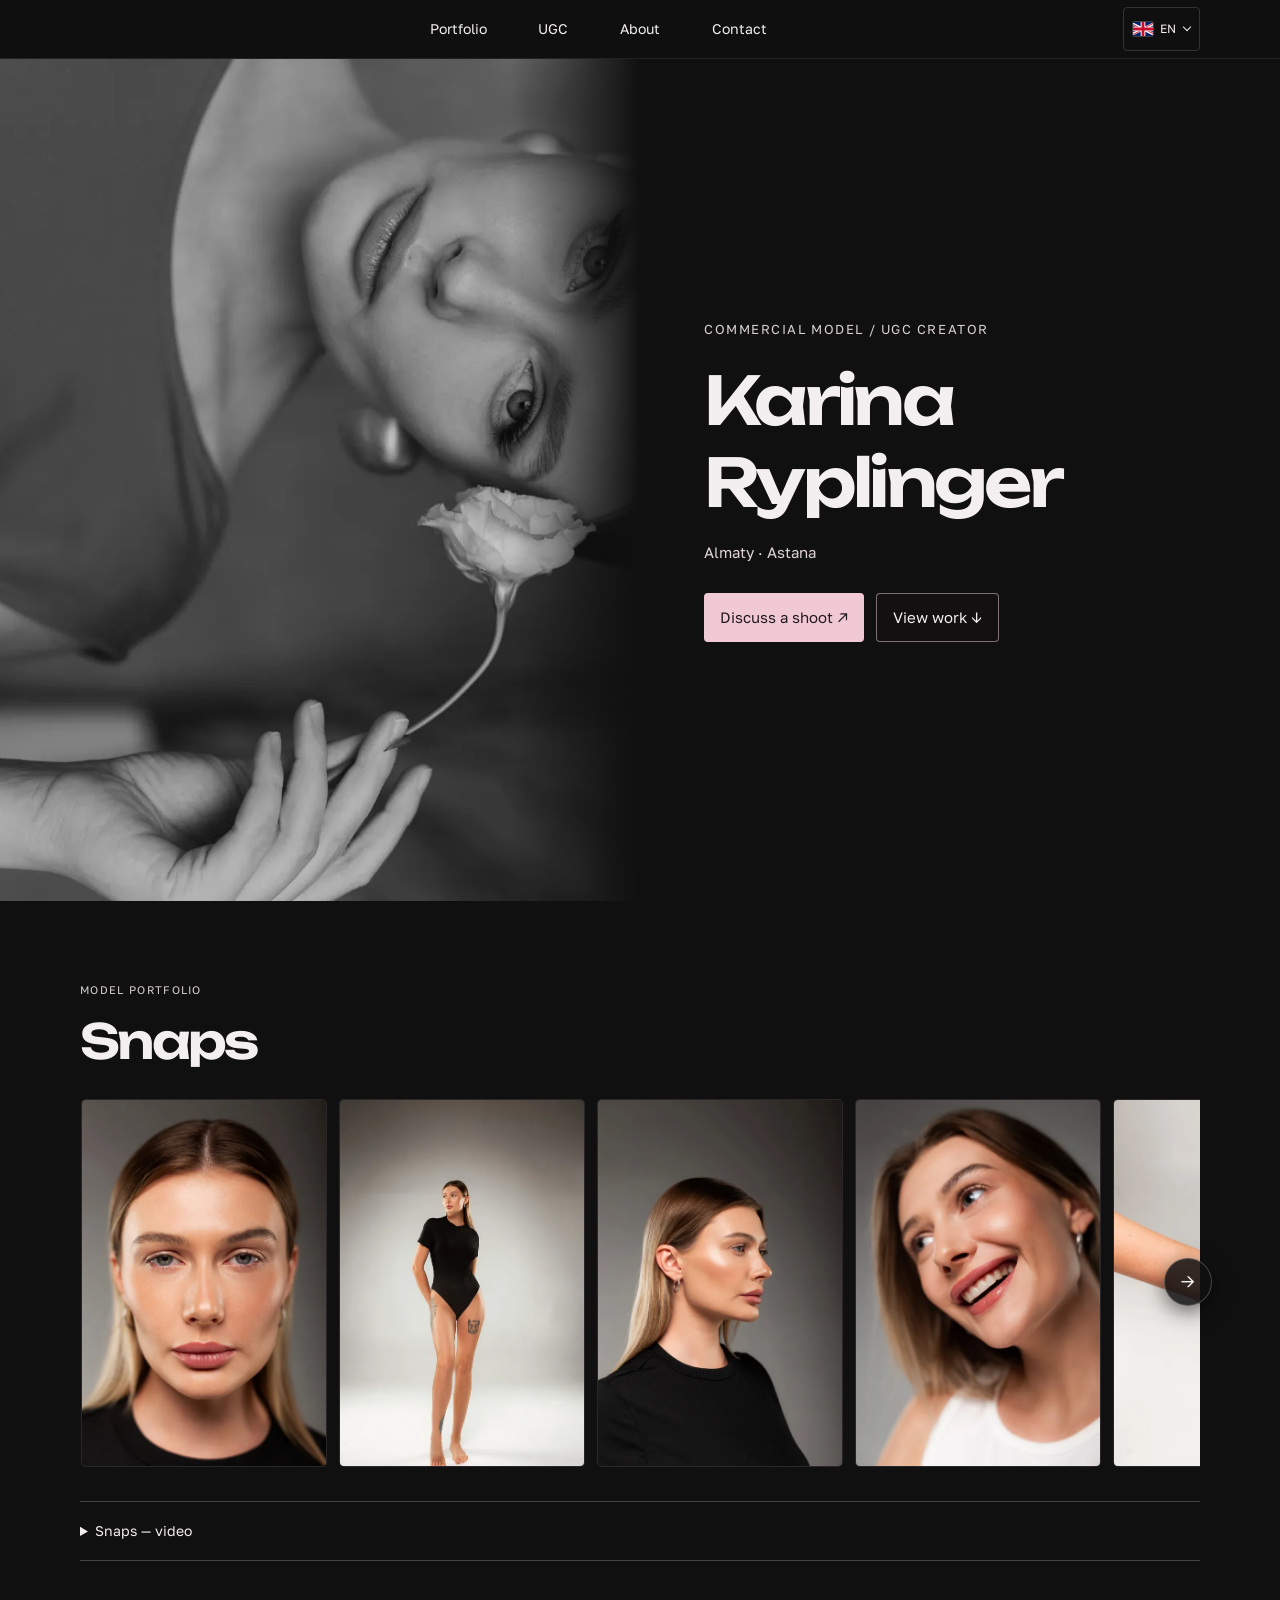
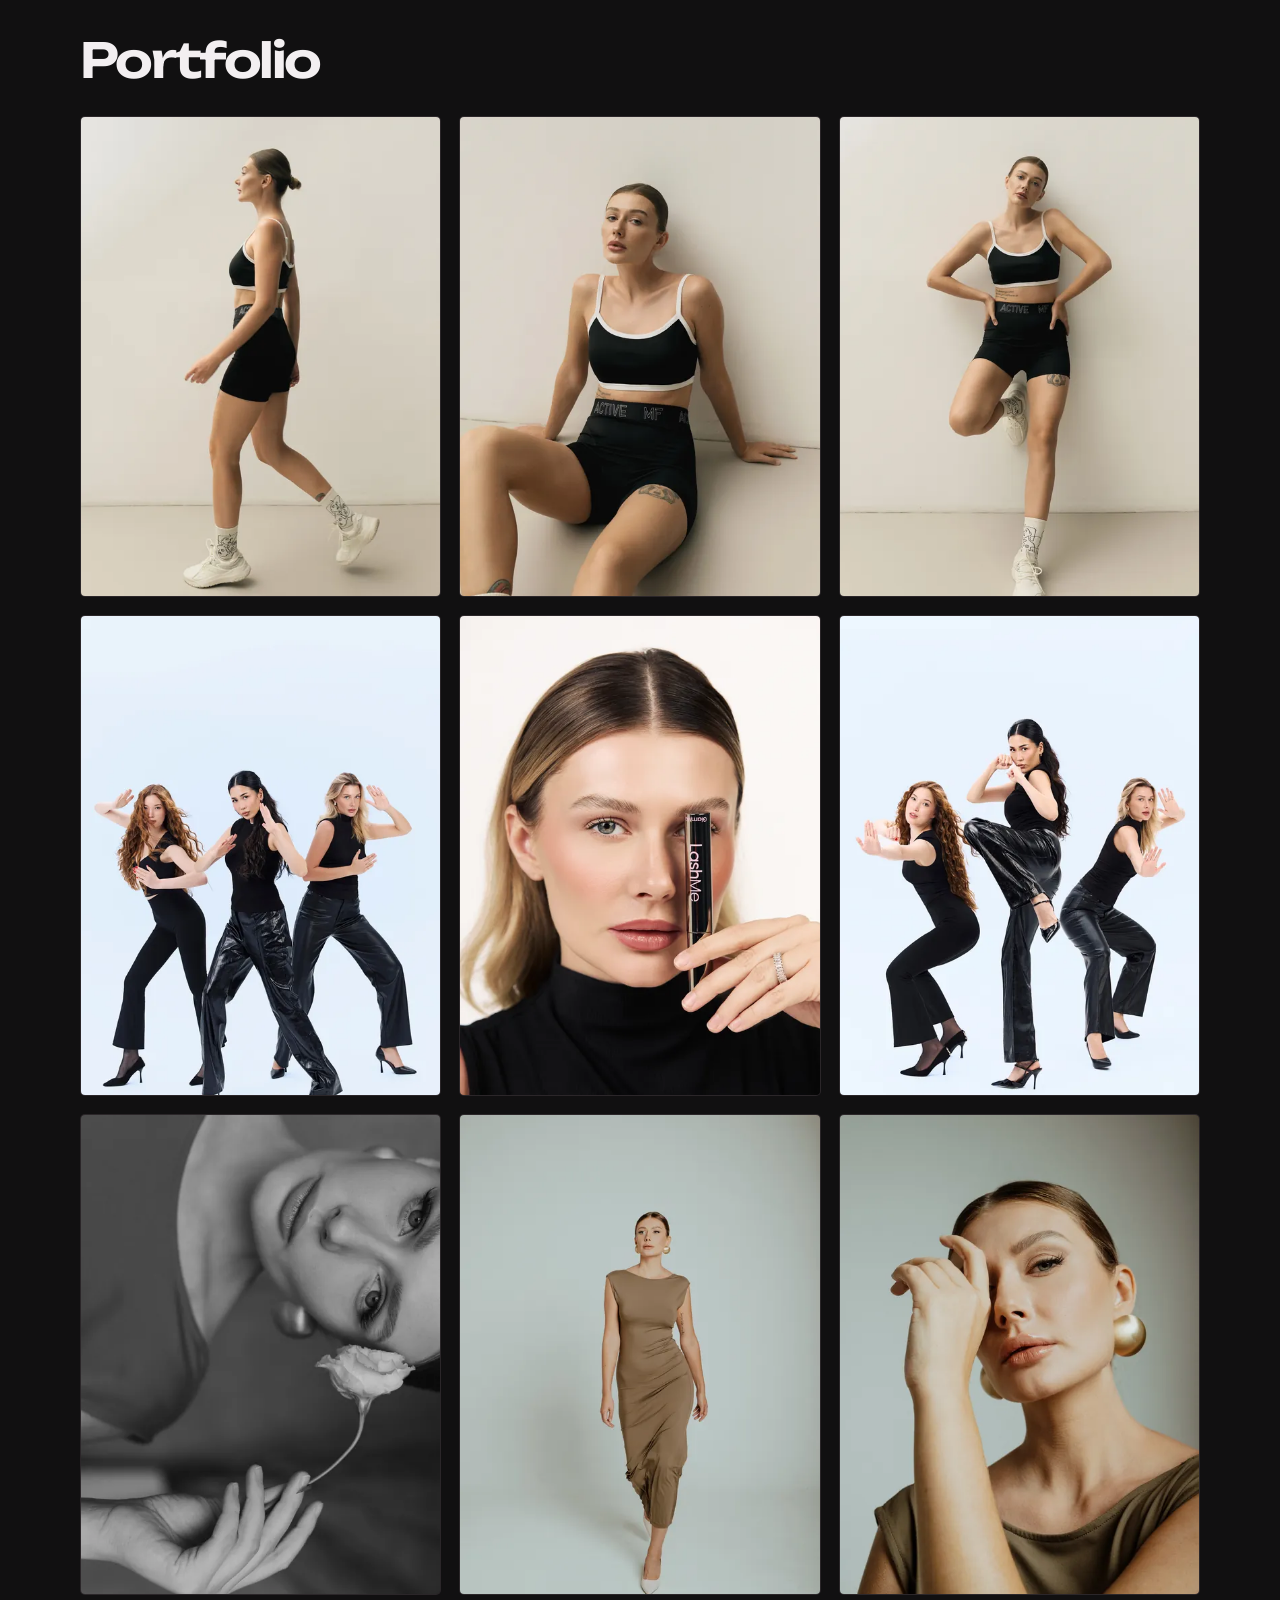
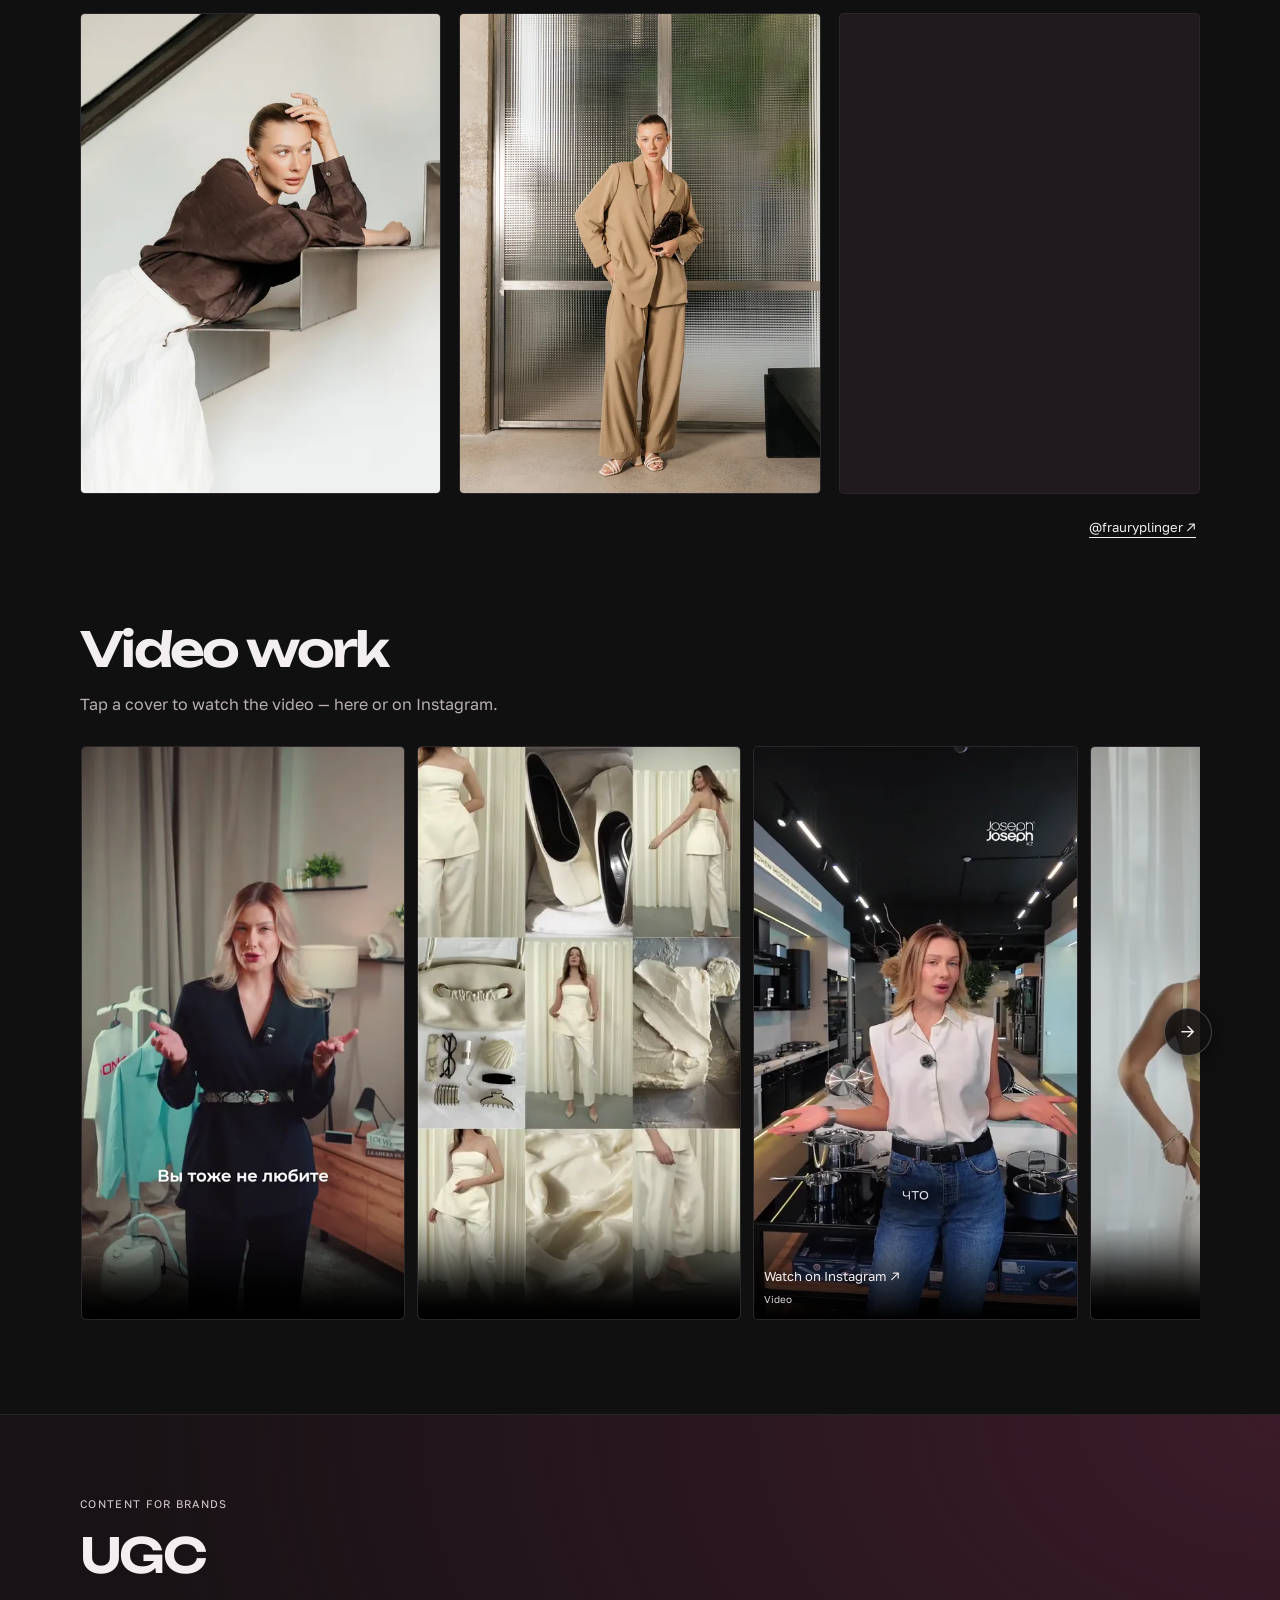
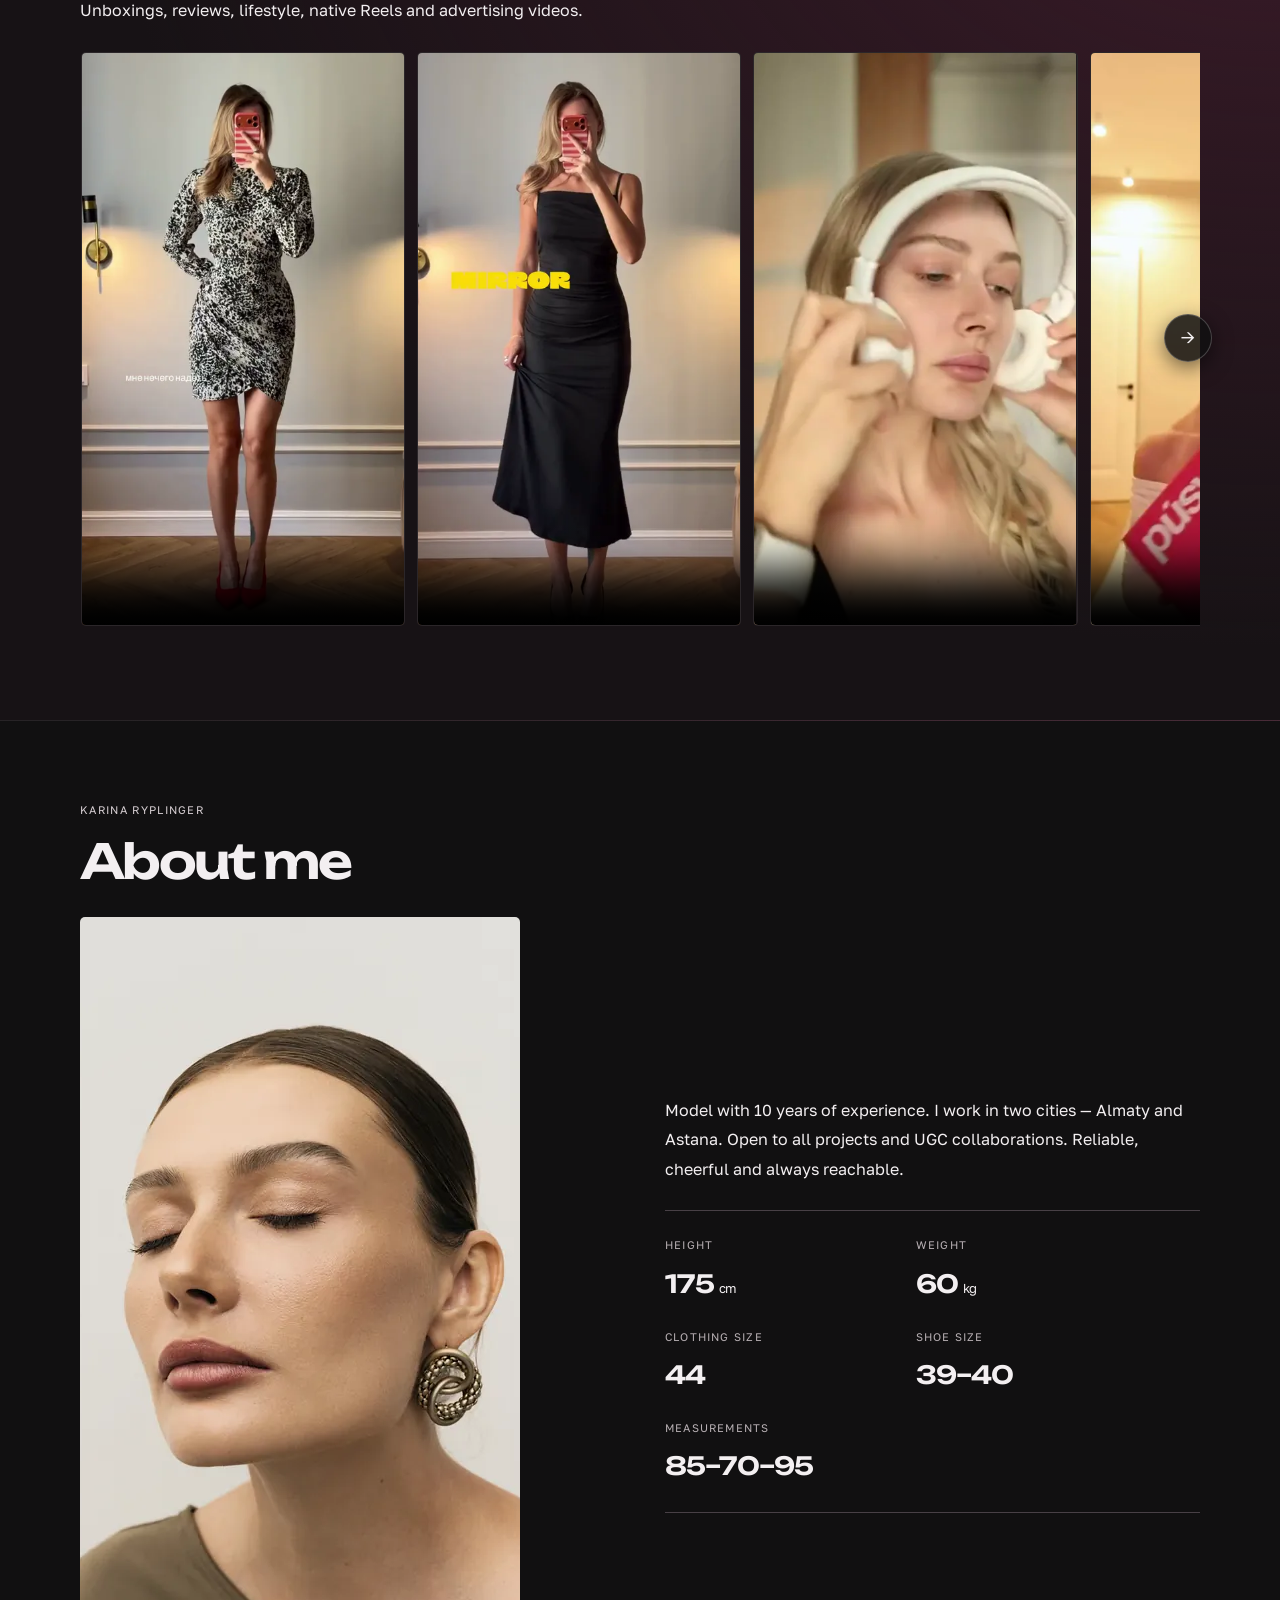
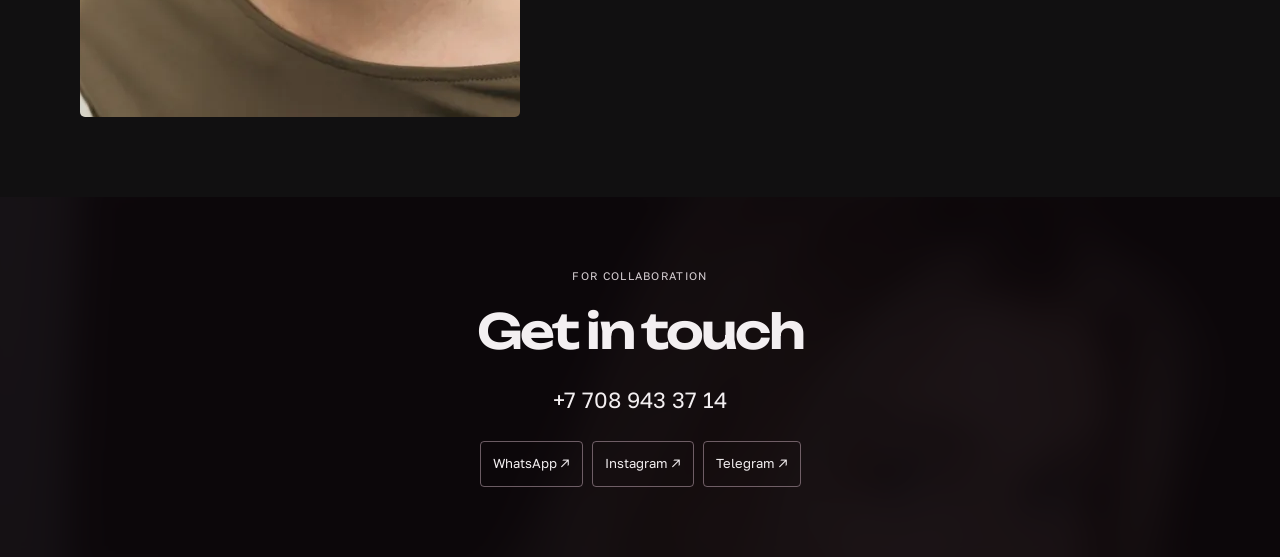
==== en/index.html @ 09b961f6 "Snaps-Video direkt abspielbar (fürs Web verkleinert) Co-Authored-By: Claude Opus 5.5 <noreply@anthro" ====
<!doctype html>
<html lang="en">
<head>
<meta charset="utf-8">
<meta name="viewport" content="width=device-width,initial-scale=1,viewport-fit=cover">
<meta name="theme-color" content="#111011">
<meta name="color-scheme" content="dark">
<title>Karina Ryplinger — model / UGC creator</title>
<meta name="description" content="Commercial model and UGC creator based in Almaty and Astana. Photos, snaps and contacts for collaboration.">
<link rel="canonical" href="https://karinamodel.com/en/">
<link rel="alternate" hreflang="ru" href="https://karinamodel.com/">
<link rel="alternate" hreflang="en" href="https://karinamodel.com/en/">
<link rel="alternate" hreflang="kk" href="https://karinamodel.com/kk/">
<link rel="alternate" hreflang="x-default" href="https://karinamodel.com/">
<meta property="og:type" content="website">
<meta property="og:locale" content="en_US">
<meta property="og:title" content="Karina Ryplinger — model / UGC creator">
<meta property="og:description" content="Commercial model and UGC creator based in Almaty and Astana. Photos, snaps and contacts for collaboration.">
<meta property="og:url" content="https://karinamodel.com/en/">
<meta property="og:image" content="https://karinamodel.com/img/og-image.jpg">
<meta property="og:image:width" content="799">
<meta property="og:image:height" content="1200">
<meta name="twitter:card" content="summary_large_image">
<link rel="icon" href="../favicon.svg" type="image/svg+xml">
<link rel="icon" href="../favicon-32.png" sizes="32x32" type="image/png">
<link rel="apple-touch-icon" href="../apple-touch-icon.png">
<link rel="preload" href="../fonts/unbounded-600.woff2" as="font" type="font/woff2" crossorigin>
<link rel="stylesheet" href="../css/style.css">
</head>
<body>
<a class="skip" href="#portfolio">Skip to portfolio</a>
<header class="header"><div class="header-inner">
<nav aria-label="Site sections"><a href="#portfolio">Portfolio</a><a href="#ugc">UGC</a><a href="#about">About</a><a href="#contact">Contact</a></nav>
<details class="lang"><summary aria-label="Language: English"><img class="flag" src="../img/flags/en.svg" alt="" width="20" height="14"><span class="lang-code">EN</span></summary>
<ul><li><a href="../" hreflang="ru" lang="ru"><img class="flag" src="../img/flags/ru.svg" alt="" width="20" height="14">Русский</a></li><li><a href="../en/" hreflang="en" lang="en" aria-current="page"><img class="flag" src="../img/flags/en.svg" alt="" width="20" height="14">English</a></li><li><a href="../kk/" hreflang="kk" lang="kk"><img class="flag" src="../img/flags/kz.svg" alt="" width="20" height="14">Қазақша</a></li></ul></details>
</div></header>
<main>

<!-- HERO / ОБЛОЖКА -->
<section class="hero" aria-labelledby="hero-title">
<img class="hero-image" src="../img/photo/pdf-07-01.webp" alt="Black-and-white portrait of Karina with a flower" width="799" height="1200" fetchpriority="high">
<div class="hero-content"><p class="eyebrow">Commercial model / UGC creator</p><h1 id="hero-title"><span>Karina</span><span>Ryplinger</span></h1><p class="hero-location">Almaty · Astana</p>
<div class="hero-actions"><a class="primary" href="https://wa.me/77089433714">Discuss a shoot ↗</a><a class="secondary" href="#portfolio">View work ↓</a></div></div>
</section>

<!-- SNAPS + PORTFOLIO -->
<section class="section wrap" id="portfolio">
<div class="section-heading"><p class="eyebrow">Model portfolio</p><h2>Snaps</h2><p class="muted swipe-hint">Swipe through the photos →</p></div>
<div class="strip snaps" aria-label="Karina&#x27;s snaps" tabindex="0"><figure class="card" data-viewer="true"><img src="../img/photo/pdf-03-01-800.webp" srcset="../img/photo/pdf-03-01-800.webp 533w, ../img/photo/pdf-03-01.webp 1046w" sizes="(min-width:1000px) 22vw, (min-width:650px) 31vw, 76vw" data-full="../img/photo/pdf-03-01.webp" alt="Front-facing portrait of Karina in a black T-shirt" width="533" height="800" loading="lazy" decoding="async"></figure><figure class="card" data-viewer="true"><img src="../img/photo/pdf-03-02-800.webp" srcset="../img/photo/pdf-03-02-800.webp 533w, ../img/photo/pdf-03-02.webp 1067w" sizes="(min-width:1000px) 22vw, (min-width:650px) 31vw, 76vw" data-full="../img/photo/pdf-03-02.webp" alt="Karina in a black bodysuit, full length" width="533" height="800" loading="lazy" decoding="async"></figure><figure class="card" data-viewer="true"><img src="../img/photo/pdf-03-03-800.webp" srcset="../img/photo/pdf-03-03-800.webp 572w, ../img/photo/pdf-03-03.webp 1143w" sizes="(min-width:1000px) 22vw, (min-width:650px) 31vw, 76vw" data-full="../img/photo/pdf-03-03.webp" alt="Karina in profile with her hair down" width="572" height="800" loading="lazy" decoding="async"></figure><figure class="card" data-viewer="true"><img src="../img/photo/pdf-04-01-800.webp" srcset="../img/photo/pdf-04-01-800.webp 533w, ../img/photo/pdf-04-01.webp 1067w" sizes="(min-width:1000px) 22vw, (min-width:650px) 31vw, 76vw" data-full="../img/photo/pdf-04-01.webp" alt="Karina smiling in a white top" width="533" height="800" loading="lazy" decoding="async"></figure><figure class="card" data-viewer="true"><img src="../img/photo/pdf-04-02-800.webp" srcset="../img/photo/pdf-04-02-800.webp 533w, ../img/photo/pdf-04-02.webp 1067w" sizes="(min-width:1000px) 22vw, (min-width:650px) 31vw, 76vw" data-full="../img/photo/pdf-04-02.webp" alt="Karina&#x27;s hand against a light background" width="533" height="800" loading="lazy" decoding="async"></figure><figure class="card" data-viewer="true"><img src="../img/photo/pdf-04-03-800.webp" srcset="../img/photo/pdf-04-03-800.webp 533w, ../img/photo/pdf-04-03.webp 1067w" sizes="(min-width:1000px) 22vw, (min-width:650px) 31vw, 76vw" data-full="../img/photo/pdf-04-03.webp" alt="Karina in a black bodysuit, front view" width="533" height="800" loading="lazy" decoding="async"></figure><figure class="card" data-viewer="true"><img src="../img/photo/pdf-05-01-800.webp" srcset="../img/photo/pdf-05-01-800.webp 534w, ../img/photo/pdf-05-01.webp 866w" sizes="(min-width:1000px) 22vw, (min-width:650px) 31vw, 76vw" data-full="../img/photo/pdf-05-01.webp" alt="Karina&#x27;s legs against a light background" width="534" height="800" loading="lazy" decoding="async"></figure><figure class="card" data-viewer="true"><img src="../img/photo/pdf-05-02-800.webp" srcset="../img/photo/pdf-05-02-800.webp 533w, ../img/photo/pdf-05-02.webp 1067w" sizes="(min-width:1000px) 22vw, (min-width:650px) 31vw, 76vw" data-full="../img/photo/pdf-05-02.webp" alt="Front-facing portrait of Karina in a white T-shirt" width="533" height="800" loading="lazy" decoding="async"></figure><figure class="card" data-viewer="true"><img src="../img/photo/pdf-05-03-800.webp" srcset="../img/photo/pdf-05-03-800.webp 533w, ../img/photo/pdf-05-03.webp 1044w" sizes="(min-width:1000px) 22vw, (min-width:650px) 31vw, 76vw" data-full="../img/photo/pdf-05-03.webp" alt="Karina in a black bodysuit, three-quarter view" width="533" height="800" loading="lazy" decoding="async"></figure></div>
<details class="snap-video"><summary>Snaps — video</summary><div class="single-video"><figure class="card video-card has-video"><video src="../video/snaps-video-01.mp4" poster="../img/video/snaps-video-01.webp" controls playsinline preload="none" width="720" height="1290" aria-label="Snaps — video"></video></figure></div></details>

<div class="section-heading subsection"><h2>Portfolio</h2></div>
<div class="photo-grid"><figure class="card" data-viewer="true"><img src="../img/photo/pdf-06-01-800.webp" srcset="../img/photo/pdf-06-01-800.webp 534w, ../img/photo/pdf-06-01.webp 1067w" sizes="(min-width:1120px) 370px, 33vw" data-full="../img/photo/pdf-06-01.webp" alt="Karina in a sports set, in motion" width="534" height="800" loading="lazy" decoding="async"></figure><figure class="card" data-viewer="true"><img src="../img/photo/pdf-06-02-800.webp" srcset="../img/photo/pdf-06-02-800.webp 533w, ../img/photo/pdf-06-02.webp 1067w" sizes="(min-width:1120px) 370px, 33vw" data-full="../img/photo/pdf-06-02.webp" alt="Karina in a sports set sitting by a wall" width="533" height="800" loading="lazy" decoding="async"></figure><figure class="card" data-viewer="true"><img src="../img/photo/pdf-06-03-800.webp" srcset="../img/photo/pdf-06-03-800.webp 533w, ../img/photo/pdf-06-03.webp 1067w" sizes="(min-width:1120px) 370px, 33vw" data-full="../img/photo/pdf-06-03.webp" alt="Karina in a sports set and white sneakers" width="533" height="800" loading="lazy" decoding="async"></figure><figure class="card" data-viewer="true"><img src="../img/photo/pdf-20-01-800.webp" srcset="../img/photo/pdf-20-01-800.webp 533w, ../img/photo/pdf-20-01.webp 1067w" sizes="(min-width:1120px) 370px, 33vw" data-full="../img/photo/pdf-20-01.webp" alt="Karina with two models in black outfits" width="533" height="800" loading="lazy" decoding="async"></figure><figure class="card" data-viewer="true"><img src="../img/photo/pdf-20-02-800.webp" srcset="../img/photo/pdf-20-02-800.webp 533w, ../img/photo/pdf-20-02.webp 1067w" sizes="(min-width:1120px) 370px, 33vw" data-full="../img/photo/pdf-20-02.webp" alt="Portrait of Karina with a cosmetic product" width="533" height="800" loading="lazy" decoding="async"></figure><figure class="card" data-viewer="true"><img src="../img/photo/pdf-20-03-800.webp" srcset="../img/photo/pdf-20-03-800.webp 533w, ../img/photo/pdf-20-03.webp 1067w" sizes="(min-width:1120px) 370px, 33vw" data-full="../img/photo/pdf-20-03.webp" alt="Karina with two models in a dynamic pose" width="533" height="800" loading="lazy" decoding="async"></figure><figure class="card" data-viewer="true"><img src="../img/photo/pdf-07-01-800.webp" srcset="../img/photo/pdf-07-01-800.webp 533w, ../img/photo/pdf-07-01.webp 799w" sizes="(min-width:1120px) 370px, 33vw" data-full="../img/photo/pdf-07-01.webp" alt="Black-and-white portrait of Karina with a flower" width="533" height="800" loading="lazy" decoding="async"></figure><figure class="card" data-viewer="true"><img src="../img/photo/pdf-07-02-800.webp" srcset="../img/photo/pdf-07-02-800.webp 534w, ../img/photo/pdf-07-02.webp 1068w" sizes="(min-width:1120px) 370px, 33vw" data-full="../img/photo/pdf-07-02.webp" alt="Karina in a khaki dress, full length" width="534" height="800" loading="lazy" decoding="async"></figure><figure class="card" data-viewer="true"><img src="../img/photo/pdf-07-03-800.webp" srcset="../img/photo/pdf-07-03-800.webp 534w, ../img/photo/pdf-07-03.webp 1068w" sizes="(min-width:1120px) 370px, 33vw" data-full="../img/photo/pdf-07-03.webp" alt="Portrait of Karina with large gold earrings" width="534" height="800" loading="lazy" decoding="async"></figure><figure class="card" data-viewer="true"><img src="../img/photo/pdf-08-02-800.webp" srcset="../img/photo/pdf-08-02-800.webp 533w, ../img/photo/pdf-08-02.webp 932w" sizes="(min-width:1120px) 370px, 33vw" data-full="../img/photo/pdf-08-02.webp" alt="Karina in a brown shirt and white skirt on a staircase" width="533" height="800" loading="lazy" decoding="async"></figure><figure class="card" data-viewer="true"><img src="../img/photo/pdf-08-03-800.webp" srcset="../img/photo/pdf-08-03-800.webp 618w, ../img/photo/pdf-08-03.webp 924w" sizes="(min-width:1120px) 370px, 33vw" data-full="../img/photo/pdf-08-03.webp" alt="Karina in a beige trouser suit" width="618" height="800" loading="lazy" decoding="async"></figure><figure class="card" data-viewer="true"><img src="../img/photo/pdf-08-04-800.webp" srcset="../img/photo/pdf-08-04-800.webp 618w, ../img/photo/pdf-08-04.webp 929w" sizes="(min-width:1120px) 370px, 33vw" data-full="../img/photo/pdf-08-04.webp" alt="Karina in a light suit lying on a table" width="618" height="800" loading="lazy" decoding="async"></figure></div>
<p class="instagram-line"><a href="https://www.instagram.com/frauryplinger/" target="_blank" rel="noopener noreferrer">@frauryplinger ↗</a></p>

<!-- VIDEO -->
<div class="section-heading subsection"><h2>Video work</h2><p class="muted">Tap a cover to watch the video — here or on Instagram.</p></div>
<div class="strip video-strip" aria-label="Portfolio videos" tabindex="0"><figure class="card video-card has-video"><video src="../video/portfolio-video-01.mp4" poster="../img/video/portfolio-video-01.webp" controls playsinline preload="none" width="720" height="1290" aria-label="Portfolio video 1"></video></figure><figure class="card video-card has-video"><video src="../video/portfolio-video-02.mp4" poster="../img/video/portfolio-video-02.webp" controls playsinline preload="none" width="720" height="1290" aria-label="Portfolio video 2"></video></figure><a class="card video-card" href="https://www.instagram.com/frauryplinger/" target="_blank" rel="noopener noreferrer" aria-label="Portfolio video 3 — watch on Instagram"><img src="../img/video/portfolio-video-03.webp" alt="Portfolio video 3" width="480" height="854" loading="lazy" decoding="async"><span class="card-caption"><span>Watch on Instagram ↗</span><small>Video</small></span></a><figure class="card video-card has-video"><video src="../video/portfolio-video-04.mp4" poster="../img/video/portfolio-video-04.webp" controls playsinline preload="none" width="720" height="1290" aria-label="Portfolio video 4"></video></figure><figure class="card video-card has-video"><video src="../video/portfolio-video-05.mp4" poster="../img/video/portfolio-video-05.webp" controls playsinline preload="none" width="720" height="1290" aria-label="Portfolio video 5"></video></figure><figure class="card video-card has-video"><video src="../video/portfolio-video-06.mp4" poster="../img/video/portfolio-video-06.webp" controls playsinline preload="none" width="720" height="1290" aria-label="Portfolio video 6"></video></figure><a class="card video-card" href="https://www.instagram.com/frauryplinger/" target="_blank" rel="noopener noreferrer" aria-label="Portfolio video 7 — watch on Instagram"><img src="../img/video/portfolio-video-07.webp" alt="Portfolio video 7" width="480" height="854" loading="lazy" decoding="async"><span class="card-caption"><span>Watch on Instagram ↗</span><small>Video</small></span></a><figure class="card video-card has-video"><video src="../video/portfolio-video-08.mp4" poster="../img/video/portfolio-video-08.webp" controls playsinline preload="none" width="720" height="1290" aria-label="Portfolio video 8"></video></figure><a class="card video-card" href="https://www.instagram.com/frauryplinger/" target="_blank" rel="noopener noreferrer" aria-label="Portfolio video 9 — watch on Instagram"><img src="../img/video/portfolio-video-09.webp" alt="Portfolio video 9" width="480" height="854" loading="lazy" decoding="async"><span class="card-caption"><span>Watch on Instagram ↗</span><small>Video</small></span></a><figure class="card video-card has-video"><video src="../video/portfolio-video-10.mp4" poster="../img/video/portfolio-video-10.webp" controls playsinline preload="none" width="720" height="1290" aria-label="Portfolio video 10"></video></figure><figure class="card video-card has-video"><video src="../video/portfolio-video-11.mp4" poster="../img/video/portfolio-video-11.webp" controls playsinline preload="none" width="720" height="1290" aria-label="Portfolio video 11"></video></figure><a class="card video-card" href="https://www.instagram.com/frauryplinger/" target="_blank" rel="noopener noreferrer" aria-label="Portfolio video 12 — watch on Instagram"><img src="../img/video/portfolio-video-12.webp" alt="Portfolio video 12" width="480" height="854" loading="lazy" decoding="async"><span class="card-caption"><span>Watch on Instagram ↗</span><small>Video</small></span></a><figure class="card video-card has-video"><video src="../video/portfolio-video-13.mp4" poster="../img/video/portfolio-video-13.webp" controls playsinline preload="none" width="720" height="1290" aria-label="Portfolio video 13"></video></figure><a class="card video-card" href="https://www.instagram.com/frauryplinger/" target="_blank" rel="noopener noreferrer" aria-label="Portfolio video 14 — watch on Instagram"><img src="../img/video/portfolio-video-14.webp" alt="Portfolio video 14" width="480" height="854" loading="lazy" decoding="async"><span class="card-caption"><span>Watch on Instagram ↗</span><small>Video</small></span></a><figure class="card video-card has-video"><video src="../video/portfolio-video-15.mp4" poster="../img/video/portfolio-video-15.webp" controls playsinline preload="none" width="720" height="1290" aria-label="Portfolio video 15"></video></figure><figure class="card video-card has-video"><video src="../video/portfolio-video-16.mp4" poster="../img/video/portfolio-video-16.webp" controls playsinline preload="none" width="720" height="1290" aria-label="Portfolio video 16"></video></figure><figure class="card video-card has-video"><video src="../video/portfolio-video-17.mp4" poster="../img/video/portfolio-video-17.webp" controls playsinline preload="none" width="720" height="1290" aria-label="Portfolio video 17"></video></figure><figure class="card video-card has-video"><video src="../video/portfolio-video-18.mp4" poster="../img/video/portfolio-video-18.webp" controls playsinline preload="none" width="720" height="1290" aria-label="Portfolio video 18"></video></figure><figure class="card video-card has-video"><video src="../video/portfolio-video-19.mp4" poster="../img/video/portfolio-video-19.webp" controls playsinline preload="none" width="720" height="1290" aria-label="Portfolio video 19"></video></figure><a class="card video-card" href="https://www.instagram.com/frauryplinger/" target="_blank" rel="noopener noreferrer" aria-label="Portfolio video 20 — watch on Instagram"><img src="../img/video/portfolio-video-20.webp" alt="Portfolio video 20" width="480" height="854" loading="lazy" decoding="async"><span class="card-caption"><span>Watch on Instagram ↗</span><small>Video</small></span></a><figure class="card video-card has-video"><video src="../video/portfolio-video-21.mp4" poster="../img/video/portfolio-video-21.webp" controls playsinline preload="none" width="720" height="1290" aria-label="Portfolio video 21"></video></figure><figure class="card video-card has-video"><video src="../video/portfolio-video-22.mp4" poster="../img/video/portfolio-video-22.webp" controls playsinline preload="none" width="720" height="1290" aria-label="Portfolio video 22"></video></figure></div>
</section>

<!-- UGC -->
<section class="section section-tint" id="ugc"><div class="wrap">
<div class="section-heading"><p class="eyebrow">Content for brands</p><h2>UGC</h2><p>Unboxings, reviews, lifestyle, native Reels and advertising videos.</p></div>
<div class="strip video-strip" aria-label="UGC videos" tabindex="0"><figure class="card video-card has-video"><video src="../video/ugc-01.mp4" poster="../img/video/ugc-01.webp" controls playsinline preload="none" width="720" height="1290" aria-label="UGC video 1"></video></figure><figure class="card video-card has-video"><video src="../video/ugc-02.mp4" poster="../img/video/ugc-02.webp" controls playsinline preload="none" width="720" height="1290" aria-label="UGC video 2"></video></figure><figure class="card video-card has-video"><video src="../video/ugc-03.mp4" poster="../img/video/ugc-03.webp" controls playsinline preload="none" width="720" height="1290" aria-label="UGC video 3"></video></figure><figure class="card video-card has-video"><video src="../video/ugc-04.mp4" poster="../img/video/ugc-04.webp" controls playsinline preload="none" width="720" height="1290" aria-label="UGC video 4"></video></figure><figure class="card video-card has-video"><video src="../video/ugc-05.mp4" poster="../img/video/ugc-05.webp" controls playsinline preload="none" width="720" height="1290" aria-label="UGC video 5"></video></figure><a class="card video-card" href="https://www.instagram.com/frauryplinger/" target="_blank" rel="noopener noreferrer" aria-label="UGC video 6 — watch on Instagram"><img src="../img/video/ugc-06.webp" alt="UGC video 6" width="480" height="854" loading="lazy" decoding="async"><span class="card-caption"><span>Watch on Instagram ↗</span><small>Video</small></span></a><a class="card video-card" href="https://www.instagram.com/frauryplinger/" target="_blank" rel="noopener noreferrer" aria-label="UGC video 7 — watch on Instagram"><img src="../img/video/ugc-07.webp" alt="UGC video 7" width="480" height="854" loading="lazy" decoding="async"><span class="card-caption"><span>Watch on Instagram ↗</span><small>Video</small></span></a><figure class="card video-card has-video"><video src="../video/ugc-08.mp4" poster="../img/video/ugc-08.webp" controls playsinline preload="none" width="720" height="1290" aria-label="UGC video 8"></video></figure><figure class="card video-card has-video"><video src="../video/ugc-09.mp4" poster="../img/video/ugc-09.webp" controls playsinline preload="none" width="720" height="1290" aria-label="UGC video 9"></video></figure><a class="card video-card" href="https://www.instagram.com/frauryplinger/" target="_blank" rel="noopener noreferrer" aria-label="UGC video 10 — watch on Instagram"><img src="../img/video/ugc-10.webp" alt="UGC video 10" width="480" height="854" loading="lazy" decoding="async"><span class="card-caption"><span>Watch on Instagram ↗</span><small>Video</small></span></a><figure class="card video-card has-video"><video src="../video/ugc-11.mp4" poster="../img/video/ugc-11.webp" controls playsinline preload="none" width="720" height="1290" aria-label="UGC video 11"></video></figure><figure class="card video-card has-video"><video src="../video/ugc-12.mp4" poster="../img/video/ugc-12.webp" controls playsinline preload="none" width="720" height="1290" aria-label="UGC video 12"></video></figure><a class="card video-card" href="https://www.instagram.com/frauryplinger/" target="_blank" rel="noopener noreferrer" aria-label="UGC video 13 — watch on Instagram"><img src="../img/video/ugc-13.webp" alt="UGC video 13" width="480" height="854" loading="lazy" decoding="async"><span class="card-caption"><span>Watch on Instagram ↗</span><small>Video</small></span></a></div>
</div></section>

<!-- ABOUT / ОБО МНЕ -->
<section class="section wrap" id="about">
<div class="section-heading"><p class="eyebrow">Karina Ryplinger</p><h2>About me</h2></div>
<div class="about-layout">
<figure class="about-image" data-viewer="true"><img src="../img/photo/pdf-01-01-800.webp" srcset="../img/photo/pdf-01-01-800.webp 533w, ../img/photo/pdf-01-01.webp 1066w" sizes="(min-width:650px) 440px, 88vw" data-full="../img/photo/pdf-01-01.webp" alt="Portrait of Karina with closed eyes, slicked-back hair and gold earrings" width="533" height="800" loading="lazy" decoding="async"></figure>
<div class="about-copy"><p>Model with 10 years of experience. I work in two cities — Almaty and Astana. Open to all projects and UGC collaborations. Reliable, cheerful and always reachable.</p>
<dl class="measurements"><div><dt>Height</dt><dd>175 <small>cm</small></dd></div><div><dt>Weight</dt><dd>60 <small>kg</small></dd></div><div><dt>Clothing size</dt><dd>44</dd></div><div><dt>Shoe size</dt><dd>39–40</dd></div><div class="wide"><dt>Measurements</dt><dd>85–70–95</dd></div></dl></div>
</div>
</section>

<!-- CONTACT / КОНТАКТЫ -->
<footer id="contact"><img class="footer-image" src="../img/photo/pdf-12-03-800.webp" alt="" aria-hidden="true" width="640" height="800" loading="lazy">
<div class="wrap contact-content"><p class="eyebrow">For collaboration</p><h2>Get in touch</h2><a class="phone" href="tel:+77089433714">+7 708 943 37 14</a>
<div class="social-links"><a href="https://wa.me/77089433714">WhatsApp ↗</a><a href="https://www.instagram.com/frauryplinger/" target="_blank" rel="noopener noreferrer">Instagram ↗</a><a href="https://t.me/ryplinger" target="_blank" rel="noopener noreferrer">Telegram ↗</a></div>
</div></footer>
</main>
<a class="mobile-contact" href="https://wa.me/77089433714">Message on WhatsApp ↗</a>
<dialog id="viewer" aria-labelledby="viewer-title" data-zoom="Enlarge: "><div class="viewer-top"><p id="viewer-title"></p><button type="button" id="viewer-close" aria-label="Close photo">Close ×</button></div><div class="viewer-image"><img id="viewer-img" alt=""></div><div class="viewer-controls"><button type="button" id="viewer-prev" aria-label="Previous photo">←</button><span id="viewer-count"></span><button type="button" id="viewer-next" aria-label="Next photo">→</button></div></dialog>
<script src="../js/viewer.js"></script>
<script src="../js/lang.js"></script>
<script src="../js/strips.js"></script>
</body>
</html>
---- css/style.css ----
/* Karina Ryplinger – Portfolio. Farben oben unter :root änderbar. */
@font-face{font-family:"Golos Text";font-style:normal;font-weight:400;font-display:swap;src:url(../fonts/golos-text-400.woff2) format("woff2")}

@font-face{font-family:"Unbounded";font-style:normal;font-weight:600;font-display:swap;src:url(../fonts/unbounded-600.woff2) format("woff2")}

:root{--bg:#111011;--text:#f3eff1;--muted:#b7afb3;--line:#484046;--accent:#f0c9d5;--font:'Golos Text',system-ui,sans-serif;--heading:'Unbounded',system-ui,sans-serif;color-scheme:dark}
*{box-sizing:border-box}
html{scroll-behavior:smooth;scroll-padding-top:88px;-webkit-text-size-adjust:100%;text-size-adjust:100%}
body{margin:0;background:var(--bg);color:var(--text);font:16px/1.65 var(--font);padding-bottom:calc(82px + env(safe-area-inset-bottom,0px));overflow-x:clip}
a{color:inherit;text-underline-offset:5px}
button,summary,a{-webkit-tap-highlight-color:transparent}
button{font:inherit;color:inherit}
img{display:block;max-width:100%}
figure,p,h1,h2,dl,dd{margin:0}
button,a,summary{touch-action:manipulation}
a:focus-visible,button:focus-visible,summary:focus-visible,[tabindex]:focus-visible{outline:2px solid var(--accent);outline-offset:4px}
button{cursor:pointer}
h1,h2{font-family:var(--heading);font-weight:600;letter-spacing:-.055em;line-height:1.23}
h2{font-size:clamp(29px,7.8vw,48px)}
.wrap{width:min(1120px,calc(100% - 36px));margin-inline:auto}
.header{background:#111011f2;position:sticky;top:0;z-index:20;padding:0 max(10px,env(safe-area-inset-right,0px)) 0 max(10px,env(safe-area-inset-left,0px));backdrop-filter:blur(14px);border-bottom:1px solid #ffffff14}
.header-inner{display:flex;align-items:center;gap:6px;max-width:1120px;margin:auto}
.header nav{display:flex;flex:1;min-width:0;justify-content:center;gap:clamp(0px,2vw,28px);overflow-x:auto;scrollbar-width:none}
.header nav::-webkit-scrollbar{display:none}
.header nav a{font-size:clamp(12px,3.15vw,14px);text-decoration:none;min-height:58px;display:flex;align-items:center;justify-content:center;padding:8px clamp(4px,1.3vw,13px);white-space:nowrap;flex-shrink:0}
.skip{position:fixed;top:-80px;left:15px;padding:12px;background:var(--accent);color:#111;z-index:100}
.skip:focus{top:10px}
.hero{position:relative;isolation:isolate;min-height:610px;min-height:clamp(560px,84svh,880px);display:flex;align-items:flex-end;overflow:hidden}
.hero-image{position:absolute;z-index:-2;width:100%;height:100%;object-fit:cover;object-position:51% 28%}
.hero:after{content:'';position:absolute;inset:0;z-index:-1;background:linear-gradient(0deg,#090709f5,#09070920 75%)}
.hero-content{width:min(1120px,calc(100% - 36px));margin:auto auto 0;padding:150px 0 34px}
.eyebrow{text-transform:uppercase;letter-spacing:.12em;font-size:11px;line-height:1.7;color:#d7cfd3}
.hero .eyebrow{max-width:290px;margin-bottom:20px}
.hero h1{font-size:clamp(32px,10.1vw,72px);max-width:100%}
.hero h1 span{display:block}
.hero-location{margin-top:16px;color:#ded4d9;font-size:15px}
.hero-actions{display:flex;flex-wrap:wrap;gap:12px;margin-top:28px}
.hero-actions a{display:flex;align-items:center;justify-content:center;min-height:48px;border-radius:4px;padding:11px 16px;font-size:13px;text-decoration:none}
.primary{background:var(--accent);color:#241a20}
.secondary{border:1px solid #d3bcc690;background:#16101580}
.section{padding-block:56px}
.section-heading{display:grid;gap:12px;margin-bottom:26px}
.section-heading p:not(.eyebrow){max-width:650px}
.muted{color:var(--muted)}
.small{font-size:12px;line-height:1.65}
.swipe-hint{font-size:13px}
.strip{display:flex;gap:12px;overflow-x:auto;overscroll-behavior-inline:contain;scroll-snap-type:x proximity;scroll-padding:1px;scrollbar-width:thin;scrollbar-color:#75626c #211c1f;padding:2px 1px 14px;touch-action:pan-x pan-y pinch-zoom;-webkit-overflow-scrolling:touch}
.strip .card{flex:0 0 76%;min-width:0;scroll-snap-align:start}
.card{position:relative;min-width:0;background:#201a1e;border:1px solid #ffffff0d;border-radius:5px;overflow:hidden}
.card img{width:100%;height:auto;aspect-ratio:2/3;object-fit:cover}
.card[role=button]{cursor:zoom-in}
.card[role=button]:focus-visible{outline-offset:-3px}
.photo-grid{display:grid;grid-template-columns:repeat(3,minmax(0,1fr));gap:6px}
.photo-grid .card img{aspect-ratio:3/4}
.subsection{margin-top:48px}
.instagram-line{text-align:right;padding-top:12px;font-size:13px}
.instagram-line a{display:inline-flex;align-items:center;min-height:44px;padding-inline:4px}
.snap-video{margin-top:20px;border-block:1px solid var(--line);padding:5px 0}
.snap-video summary{padding:12px 0;min-height:48px;font-size:14px;cursor:pointer}
.single-video{max-width:280px;padding-bottom:15px}
.snap-video>p{font-size:13px;margin-bottom:14px}
.video-strip .card{flex-basis:72%}
.video-card{display:block;text-decoration:none}
.video-strip .card img,.single-video .card img{aspect-ratio:9/16}
.card-caption{position:absolute;bottom:0;left:0;right:0;background:linear-gradient(transparent,#000f);padding:38px 10px 12px;display:flex;flex-direction:column;gap:3px;pointer-events:none;font-size:13px}
.card-caption small{font-size:10px;color:#e0d7db}
.section-tint{background:radial-gradient(ellipse at top right,#3b1b29 0,transparent 65%),#171215;border-block:1px solid #ffffff12}
.about-layout{display:grid;gap:28px}
.about-image{width:88%;max-width:440px;overflow:hidden;border-radius:5px}
.about-image img{width:100%;aspect-ratio:4/5;object-fit:cover;object-position:center 20%}
.about-image[role=button]{cursor:zoom-in}
.about-copy>p{line-height:1.85}
.measurements .wide{grid-column:1/-1}
.measurements{display:grid;grid-template-columns:1fr 1.2fr;gap:24px 14px;padding:25px 0;margin:26px 0;border-block:1px solid var(--line)}
.measurements dt{font-size:11px;text-transform:uppercase;letter-spacing:.11em;color:var(--muted);margin-bottom:8px}
.measurements dd{font-family:var(--heading);font-size:clamp(18px,5.1vw,25px);letter-spacing:-.04em;white-space:nowrap}
.measurements dd small{font-family:var(--font);font-size:13px}
footer{position:relative;isolation:isolate;overflow:hidden}
.footer-image{position:absolute;inset:0;z-index:-2;width:100%;height:100%;object-fit:cover;filter:blur(15px)brightness(.2);transform:scale(1.15)}
footer:after{content:'';position:absolute;inset:0;background:#180e1580;z-index:-1}
.contact-content{padding-block:48px;display:grid;gap:16px;justify-items:start}
.phone{font-size:22px;line-height:1.4;text-decoration:none;padding:8px 0;min-height:48px}
.social-links{display:flex;flex-wrap:wrap;gap:9px}
.social-links a{border:1px solid #b59da990;border-radius:4px;padding:10px 12px;min-height:46px;display:flex;align-items:center;text-decoration:none;font-size:13px}
.mobile-contact{position:fixed;z-index:30;bottom:0;left:0;right:0;background:var(--accent);color:#21171d;min-height:64px;padding:17px 20px calc(17px + env(safe-area-inset-bottom,0px));text-align:center;font-size:15px;text-decoration:none;box-shadow:0 -8px 28px #0005}
dialog{border:1px solid #75616d;border-radius:9px;background:#111;color:#f4edf1;padding:12px;width:calc(100% - 16px);max-width:1080px;max-height:none;height:calc(100vh - 16px);height:calc(100dvh - 16px);margin:auto;box-sizing:border-box}
dialog:not([open]){display:none}
dialog[open]{display:flex;flex-direction:column;gap:10px}
dialog::backdrop{background:#000e}
.viewer-top{display:flex;gap:12px;align-items:center;justify-content:space-between}
.viewer-top p{font-size:11px;line-height:1.4;color:#cfc3ca;overflow-wrap:anywhere}
.viewer-top button{flex-shrink:0;white-space:nowrap}
.viewer-image{flex:1;min-height:0;display:flex;align-items:center;justify-content:center;overflow:hidden}
.viewer-image img{width:100%;height:100%;object-fit:contain}
.viewer-controls{display:flex;align-items:center;justify-content:center;gap:22px;padding-bottom:env(safe-area-inset-bottom,0px)}
.viewer-controls span{font-size:12px;min-width:60px;text-align:center}
dialog button{min-width:48px;min-height:48px;border:1px solid #6f5f67;border-radius:5px;background:#221a1f;padding:10px 14px;font-size:13px}
body.viewer-open{overflow:hidden}
@media(min-width:650px){body{padding-bottom:0}
.wrap,.hero-content{width:min(1120px,calc(100% - 64px))}
.hero-content{padding-bottom:55px}
.hero{min-height:700px}
.hero-image{object-position:center 33%}
.hero h1{font-size:clamp(56px,7.5vw,96px)}
.hero .eyebrow{font-size:13px;max-width:none}
.hero-actions a{font-size:15px}
.section{padding-block:80px}
.strip .card{flex-basis:31%}
.video-strip .card{flex-basis:29%}
.photo-grid{gap:18px}
.about-layout{grid-template-columns:1fr 1fr;align-items:center;gap:50px}
.about-image{width:100%}
.contact-content{justify-items:center;text-align:center;padding-block:70px}
.mobile-contact{display:none}
.subsection{margin-top:70px}
.viewer-top p{font-size:14px}
.measurements dd{font-size:25px}}
@media(min-width:1000px){.strip.snaps .card{flex-basis:22%}
/* Desktop-Start: Foto links, Text rechts */
.hero{min-height:clamp(620px,calc(100vh - 58px),900px);align-items:center;background:var(--bg)}
.hero-image{width:50%;object-position:center 30%}
.hero:after{background:linear-gradient(90deg,#11101100 0,#11101100 40%,#111011 50%)}
.hero-content{width:auto;margin:0 0 0 50%;padding:80px max(32px,calc((100vw - 1120px)/2)) 80px clamp(48px,5vw,88px)}
.hero h1{font-size:clamp(50px,5.2vw,84px)}
.hero .eyebrow{font-size:13px}}
/* Pfeil-Knöpfe für Fotostreifen (nur mit Maus/Trackpad) */
.strip-wrap{position:relative}
.strip-btn{display:none}
@media(hover:hover) and (pointer:fine){
.strip-btn{display:flex;align-items:center;justify-content:center;position:absolute;top:calc(50% - 7px);transform:translateY(-50%);z-index:2;width:48px;height:48px;border-radius:50%;border:1px solid #ffffff38;background:#111011d9;color:var(--text);font-size:18px;box-shadow:0 6px 20px #0008;transition:opacity .2s,background .2s}
.strip-btn:hover{background:#2a2228}
.strip-btn.prev{left:-12px}.strip-btn.next{right:-12px}
.strip-btn[disabled]{opacity:0;pointer-events:none}
.swipe-hint{display:none}}
@media(max-width:340px){.wrap,.hero-content{width:calc(100% - 28px)}
.header nav a{padding-inline:3px;font-size:11.5px}
.hero-actions{display:grid;grid-template-columns:1fr;max-width:240px}
.hero h1{font-size:31px}
.measurements dd{font-size:17px}
.viewer-top button{padding-inline:8px}}
@media(prefers-reduced-motion:reduce){html{scroll-behavior:auto}}
@media(prefers-reduced-transparency:reduce){.header{background:#111}}


/* Sprachauswahl (oben rechts im Kopfbereich) */
.lang{position:relative;flex-shrink:0}
.lang summary{list-style:none;display:flex;align-items:center;gap:7px;min-height:44px;min-width:44px;justify-content:center;padding:6px 9px;border:1px solid #ffffff26;border-radius:4px;font-size:12px;letter-spacing:.06em;cursor:pointer;user-select:none}
.lang summary::-webkit-details-marker{display:none}
.lang summary:after{content:'';width:5px;height:5px;border-right:1.5px solid currentColor;border-bottom:1.5px solid currentColor;transform:translateY(-2px) rotate(45deg);transition:transform .15s}
.lang[open] summary:after{transform:translateY(1px) rotate(-135deg)}
.flag{display:block;width:20px;height:14px;border-radius:2px;object-fit:cover;box-shadow:0 0 0 1px #ffffff33}
.lang ul{position:absolute;right:0;top:calc(100% + 8px);margin:0;padding:6px;list-style:none;background:#1b161a;border:1px solid #ffffff21;border-radius:6px;min-width:176px;box-shadow:0 14px 34px #000b;z-index:40}
.lang li a{display:flex;align-items:center;gap:11px;min-height:46px;padding:8px 12px;border-radius:4px;text-decoration:none;font-size:15px}
.lang li a:hover{background:#ffffff0d}
.lang li a[aria-current]{background:#ffffff12;color:var(--accent)}
@media(max-width:419px){.lang-code{display:none}.lang summary{padding-inline:7px;gap:5px}}
@media(prefers-reduced-motion:reduce){.lang summary:after{transition:none}}
/* Direkt abspielbare Videos (statt Link zu Instagram) */
.video-card video{display:block;width:100%;height:auto;aspect-ratio:9/16;object-fit:cover;background:#000}
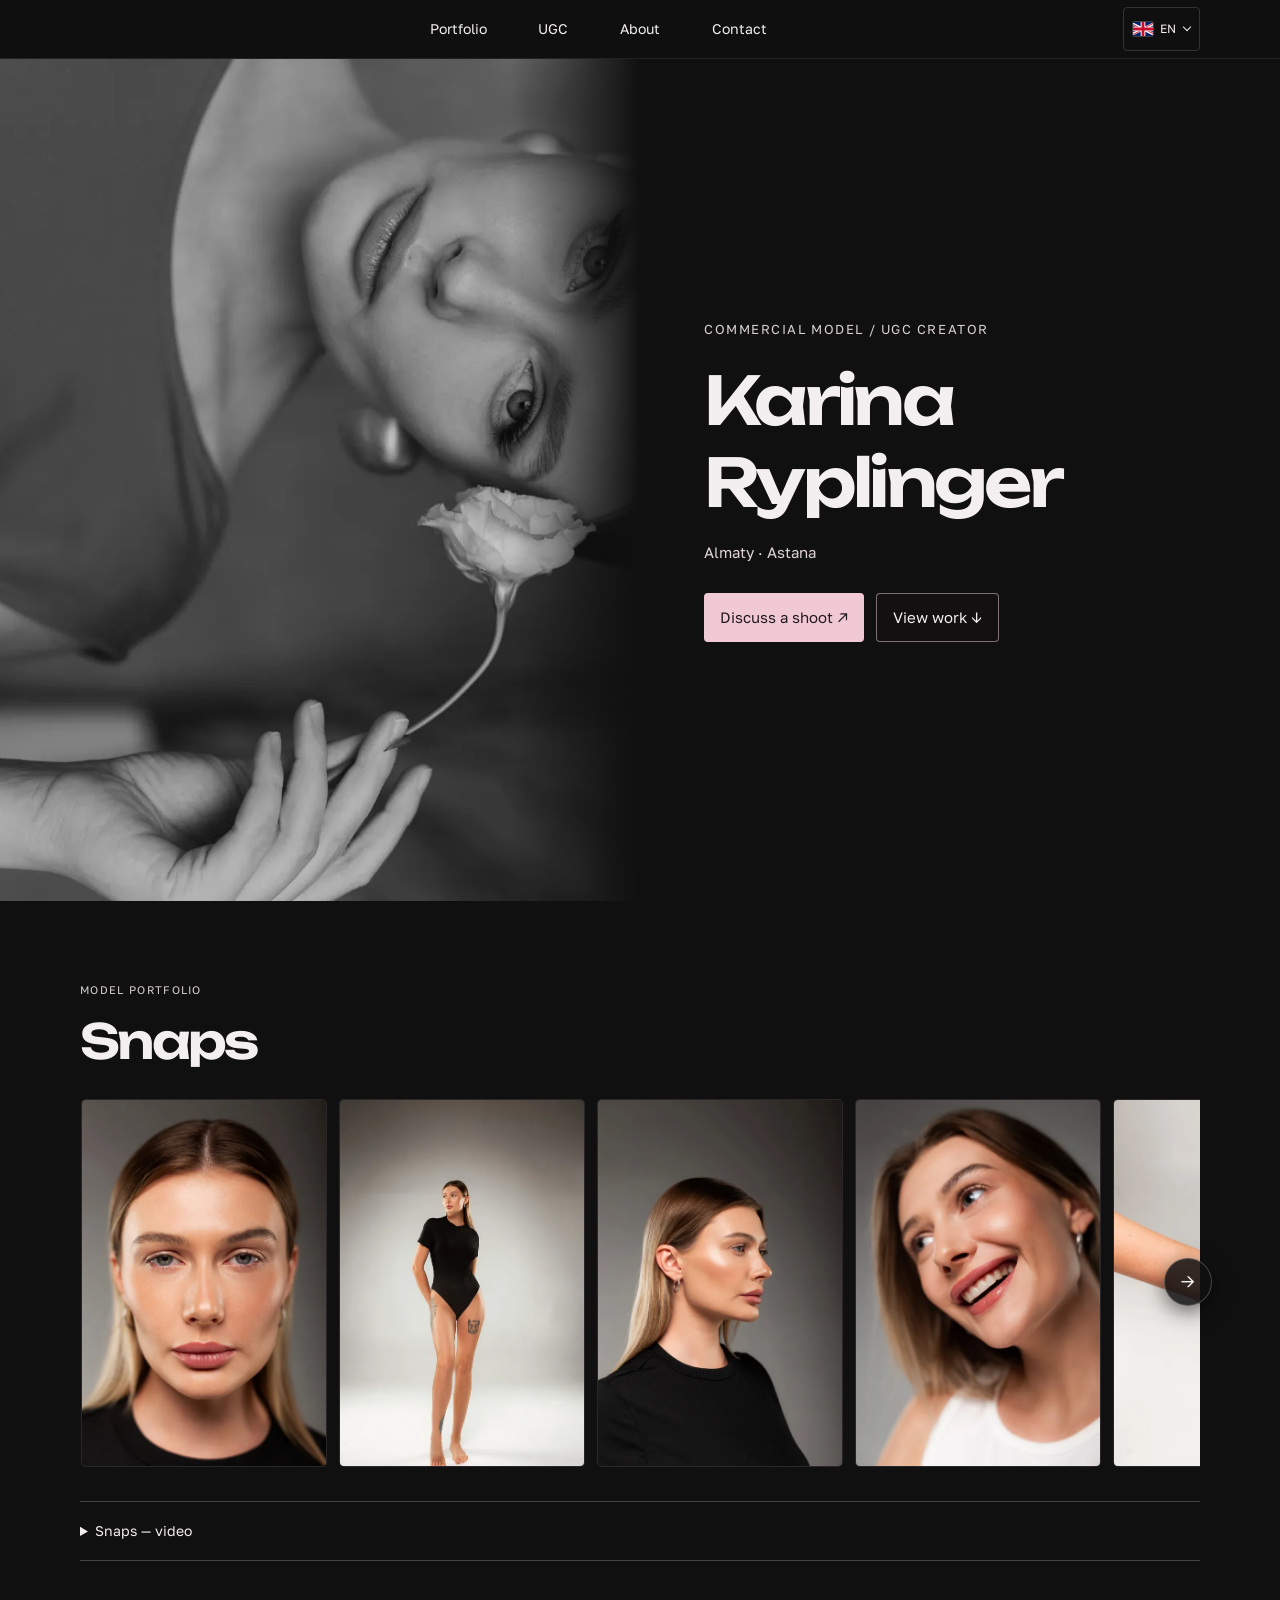
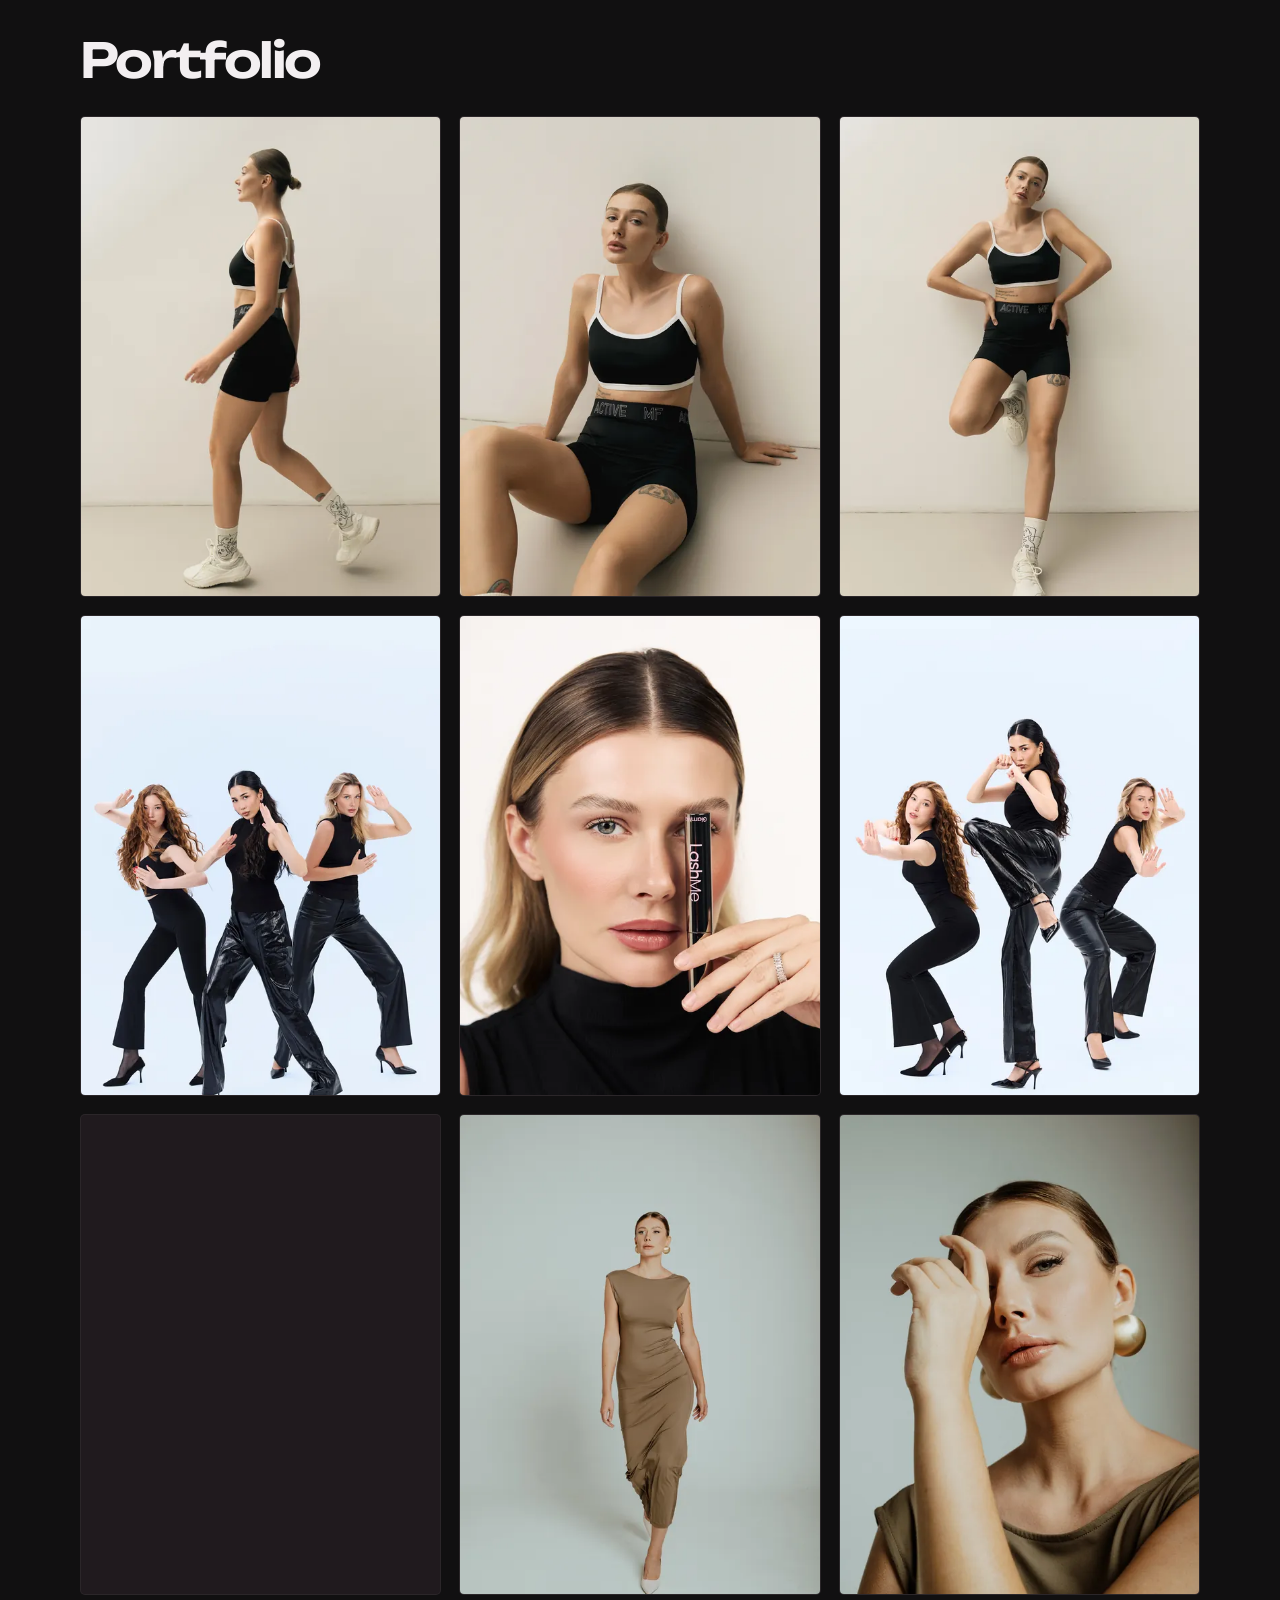
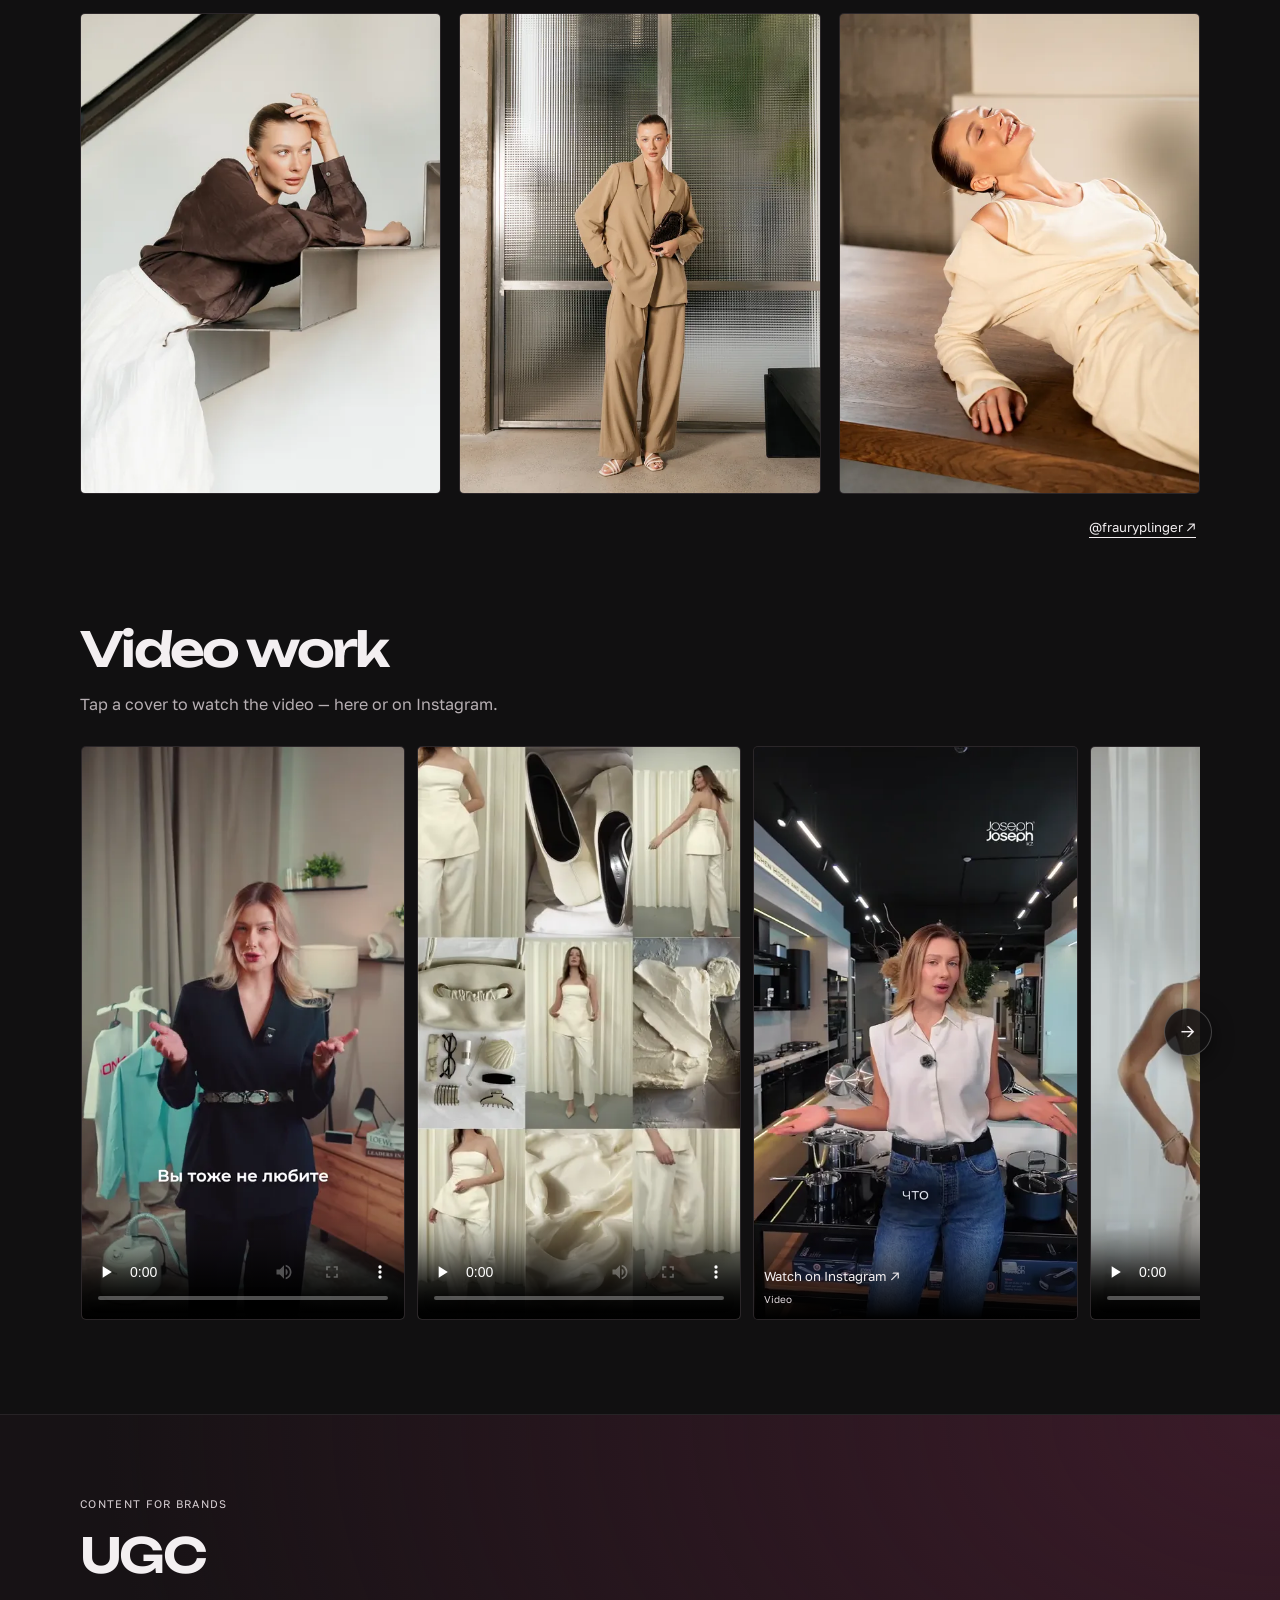
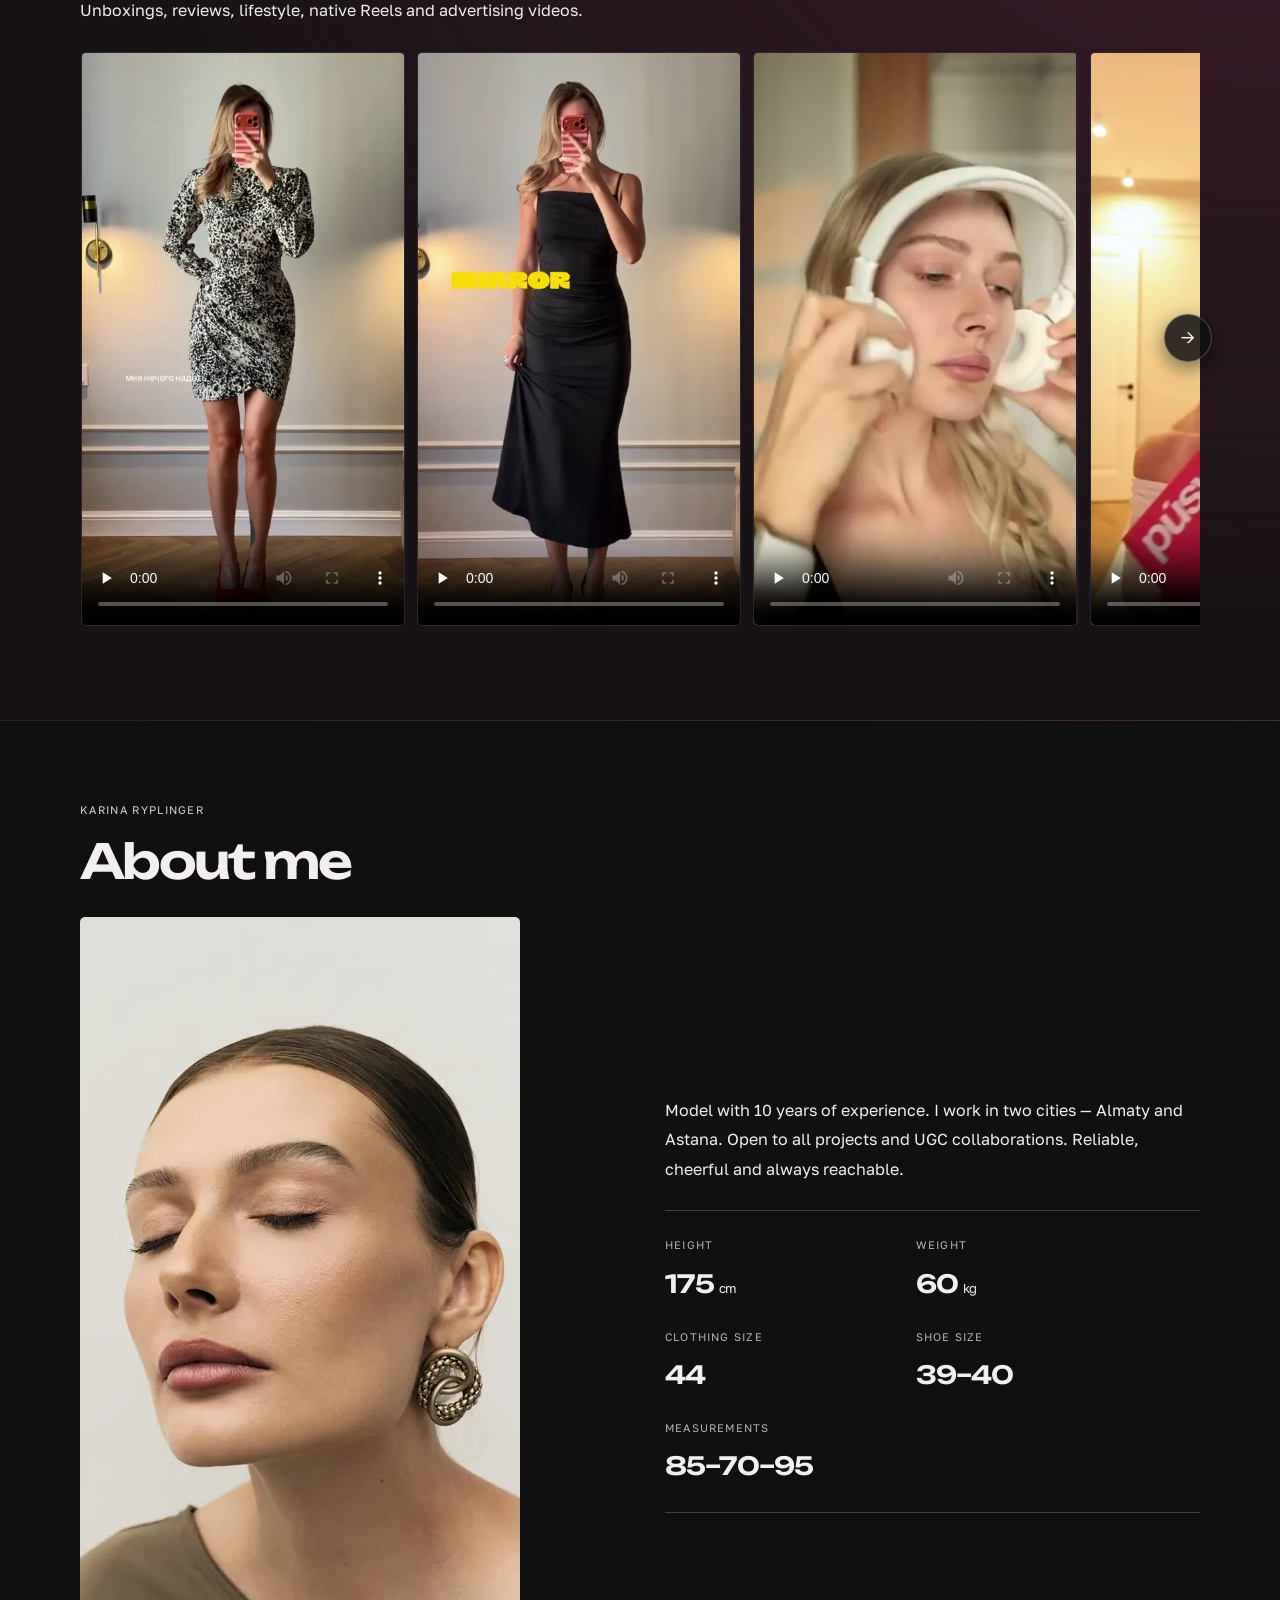
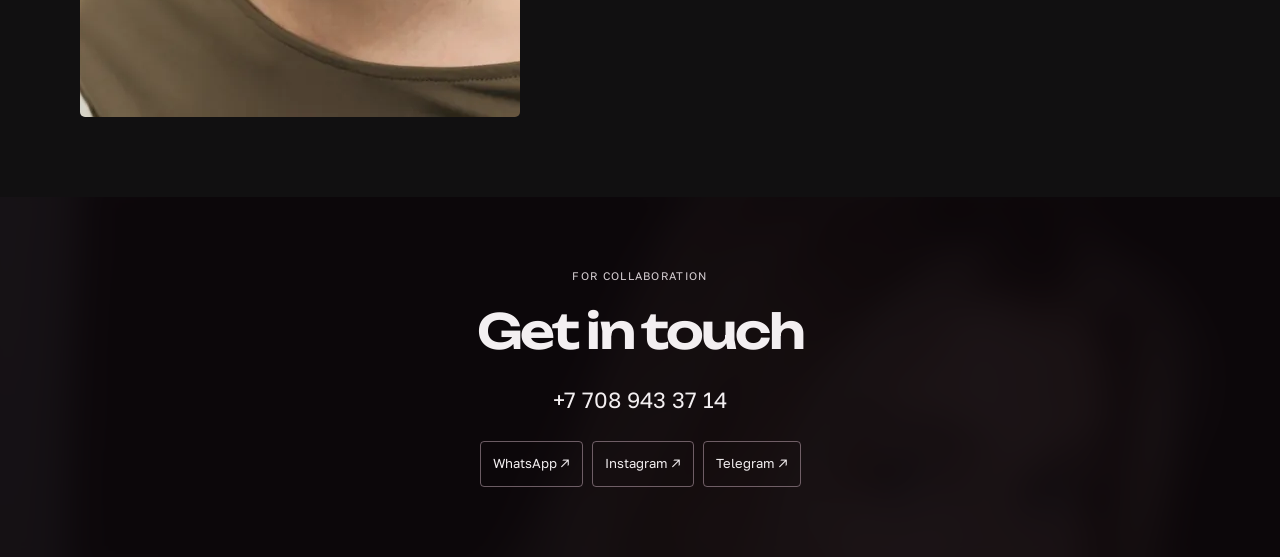
==== commit eb61530a: "UGC-Video 10 direkt abspielbar Co-Authored-By: Claude Opus 5.5 <noreply@anthropic.com> Claude-Sessio" ====
--- a/en/index.html
+++ b/en/index.html
@@ -61,7 +61,7 @@
 <!-- UGC -->
 <section class="section section-tint" id="ugc"><div class="wrap">
 <div class="section-heading"><p class="eyebrow">Content for brands</p><h2>UGC</h2><p>Unboxings, reviews, lifestyle, native Reels and advertising videos.</p></div>
-<div class="strip video-strip" aria-label="UGC videos" tabindex="0"><figure class="card video-card has-video"><video src="../video/ugc-01.mp4" poster="../img/video/ugc-01.webp" controls playsinline preload="none" width="720" height="1290" aria-label="UGC video 1"></video></figure><figure class="card video-card has-video"><video src="../video/ugc-02.mp4" poster="../img/video/ugc-02.webp" controls playsinline preload="none" width="720" height="1290" aria-label="UGC video 2"></video></figure><figure class="card video-card has-video"><video src="../video/ugc-03.mp4" poster="../img/video/ugc-03.webp" controls playsinline preload="none" width="720" height="1290" aria-label="UGC video 3"></video></figure><figure class="card video-card has-video"><video src="../video/ugc-04.mp4" poster="../img/video/ugc-04.webp" controls playsinline preload="none" width="720" height="1290" aria-label="UGC video 4"></video></figure><figure class="card video-card has-video"><video src="../video/ugc-05.mp4" poster="../img/video/ugc-05.webp" controls playsinline preload="none" width="720" height="1290" aria-label="UGC video 5"></video></figure><a class="card video-card" href="https://www.instagram.com/frauryplinger/" target="_blank" rel="noopener noreferrer" aria-label="UGC video 6 — watch on Instagram"><img src="../img/video/ugc-06.webp" alt="UGC video 6" width="480" height="854" loading="lazy" decoding="async"><span class="card-caption"><span>Watch on Instagram ↗</span><small>Video</small></span></a><a class="card video-card" href="https://www.instagram.com/frauryplinger/" target="_blank" rel="noopener noreferrer" aria-label="UGC video 7 — watch on Instagram"><img src="../img/video/ugc-07.webp" alt="UGC video 7" width="480" height="854" loading="lazy" decoding="async"><span class="card-caption"><span>Watch on Instagram ↗</span><small>Video</small></span></a><figure class="card video-card has-video"><video src="../video/ugc-08.mp4" poster="../img/video/ugc-08.webp" controls playsinline preload="none" width="720" height="1290" aria-label="UGC video 8"></video></figure><figure class="card video-card has-video"><video src="../video/ugc-09.mp4" poster="../img/video/ugc-09.webp" controls playsinline preload="none" width="720" height="1290" aria-label="UGC video 9"></video></figure><a class="card video-card" href="https://www.instagram.com/frauryplinger/" target="_blank" rel="noopener noreferrer" aria-label="UGC video 10 — watch on Instagram"><img src="../img/video/ugc-10.webp" alt="UGC video 10" width="480" height="854" loading="lazy" decoding="async"><span class="card-caption"><span>Watch on Instagram ↗</span><small>Video</small></span></a><figure class="card video-card has-video"><video src="../video/ugc-11.mp4" poster="../img/video/ugc-11.webp" controls playsinline preload="none" width="720" height="1290" aria-label="UGC video 11"></video></figure><figure class="card video-card has-video"><video src="../video/ugc-12.mp4" poster="../img/video/ugc-12.webp" controls playsinline preload="none" width="720" height="1290" aria-label="UGC video 12"></video></figure><a class="card video-card" href="https://www.instagram.com/frauryplinger/" target="_blank" rel="noopener noreferrer" aria-label="UGC video 13 — watch on Instagram"><img src="../img/video/ugc-13.webp" alt="UGC video 13" width="480" height="854" loading="lazy" decoding="async"><span class="card-caption"><span>Watch on Instagram ↗</span><small>Video</small></span></a></div>
+<div class="strip video-strip" aria-label="UGC videos" tabindex="0"><figure class="card video-card has-video"><video src="../video/ugc-01.mp4" poster="../img/video/ugc-01.webp" controls playsinline preload="none" width="720" height="1290" aria-label="UGC video 1"></video></figure><figure class="card video-card has-video"><video src="../video/ugc-02.mp4" poster="../img/video/ugc-02.webp" controls playsinline preload="none" width="720" height="1290" aria-label="UGC video 2"></video></figure><figure class="card video-card has-video"><video src="../video/ugc-03.mp4" poster="../img/video/ugc-03.webp" controls playsinline preload="none" width="720" height="1290" aria-label="UGC video 3"></video></figure><figure class="card video-card has-video"><video src="../video/ugc-04.mp4" poster="../img/video/ugc-04.webp" controls playsinline preload="none" width="720" height="1290" aria-label="UGC video 4"></video></figure><figure class="card video-card has-video"><video src="../video/ugc-05.mp4" poster="../img/video/ugc-05.webp" controls playsinline preload="none" width="720" height="1290" aria-label="UGC video 5"></video></figure><a class="card video-card" href="https://www.instagram.com/frauryplinger/" target="_blank" rel="noopener noreferrer" aria-label="UGC video 6 — watch on Instagram"><img src="../img/video/ugc-06.webp" alt="UGC video 6" width="480" height="854" loading="lazy" decoding="async"><span class="card-caption"><span>Watch on Instagram ↗</span><small>Video</small></span></a><a class="card video-card" href="https://www.instagram.com/frauryplinger/" target="_blank" rel="noopener noreferrer" aria-label="UGC video 7 — watch on Instagram"><img src="../img/video/ugc-07.webp" alt="UGC video 7" width="480" height="854" loading="lazy" decoding="async"><span class="card-caption"><span>Watch on Instagram ↗</span><small>Video</small></span></a><figure class="card video-card has-video"><video src="../video/ugc-08.mp4" poster="../img/video/ugc-08.webp" controls playsinline preload="none" width="720" height="1290" aria-label="UGC video 8"></video></figure><figure class="card video-card has-video"><video src="../video/ugc-09.mp4" poster="../img/video/ugc-09.webp" controls playsinline preload="none" width="720" height="1290" aria-label="UGC video 9"></video></figure><figure class="card video-card has-video"><video src="../video/ugc-10.mp4" poster="../img/video/ugc-10.webp" controls playsinline preload="none" width="720" height="1290" aria-label="UGC video 10"></video></figure><figure class="card video-card has-video"><video src="../video/ugc-11.mp4" poster="../img/video/ugc-11.webp" controls playsinline preload="none" width="720" height="1290" aria-label="UGC video 11"></video></figure><figure class="card video-card has-video"><video src="../video/ugc-12.mp4" poster="../img/video/ugc-12.webp" controls playsinline preload="none" width="720" height="1290" aria-label="UGC video 12"></video></figure><a class="card video-card" href="https://www.instagram.com/frauryplinger/" target="_blank" rel="noopener noreferrer" aria-label="UGC video 13 — watch on Instagram"><img src="../img/video/ugc-13.webp" alt="UGC video 13" width="480" height="854" loading="lazy" decoding="async"><span class="card-caption"><span>Watch on Instagram ↗</span><small>Video</small></span></a></div>
 </div></section>
 
 <!-- ABOUT / ОБО МНЕ -->
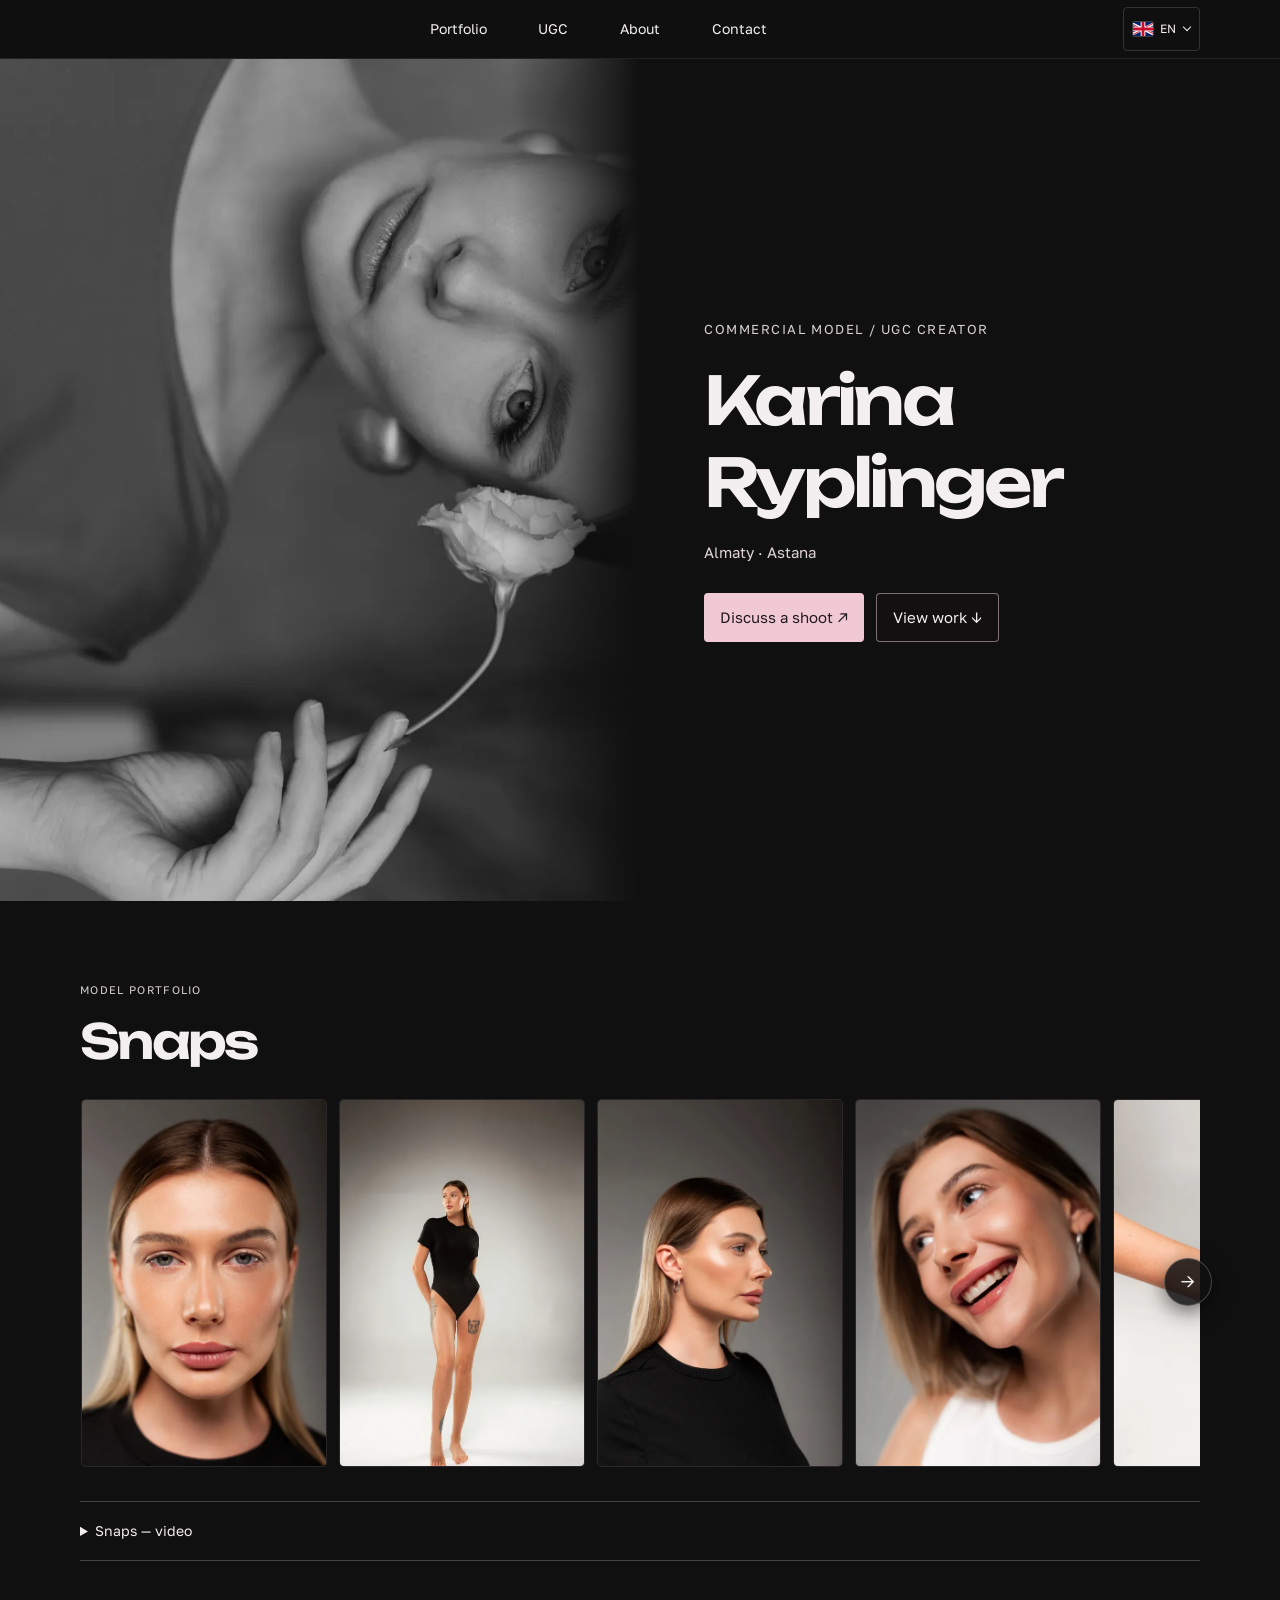
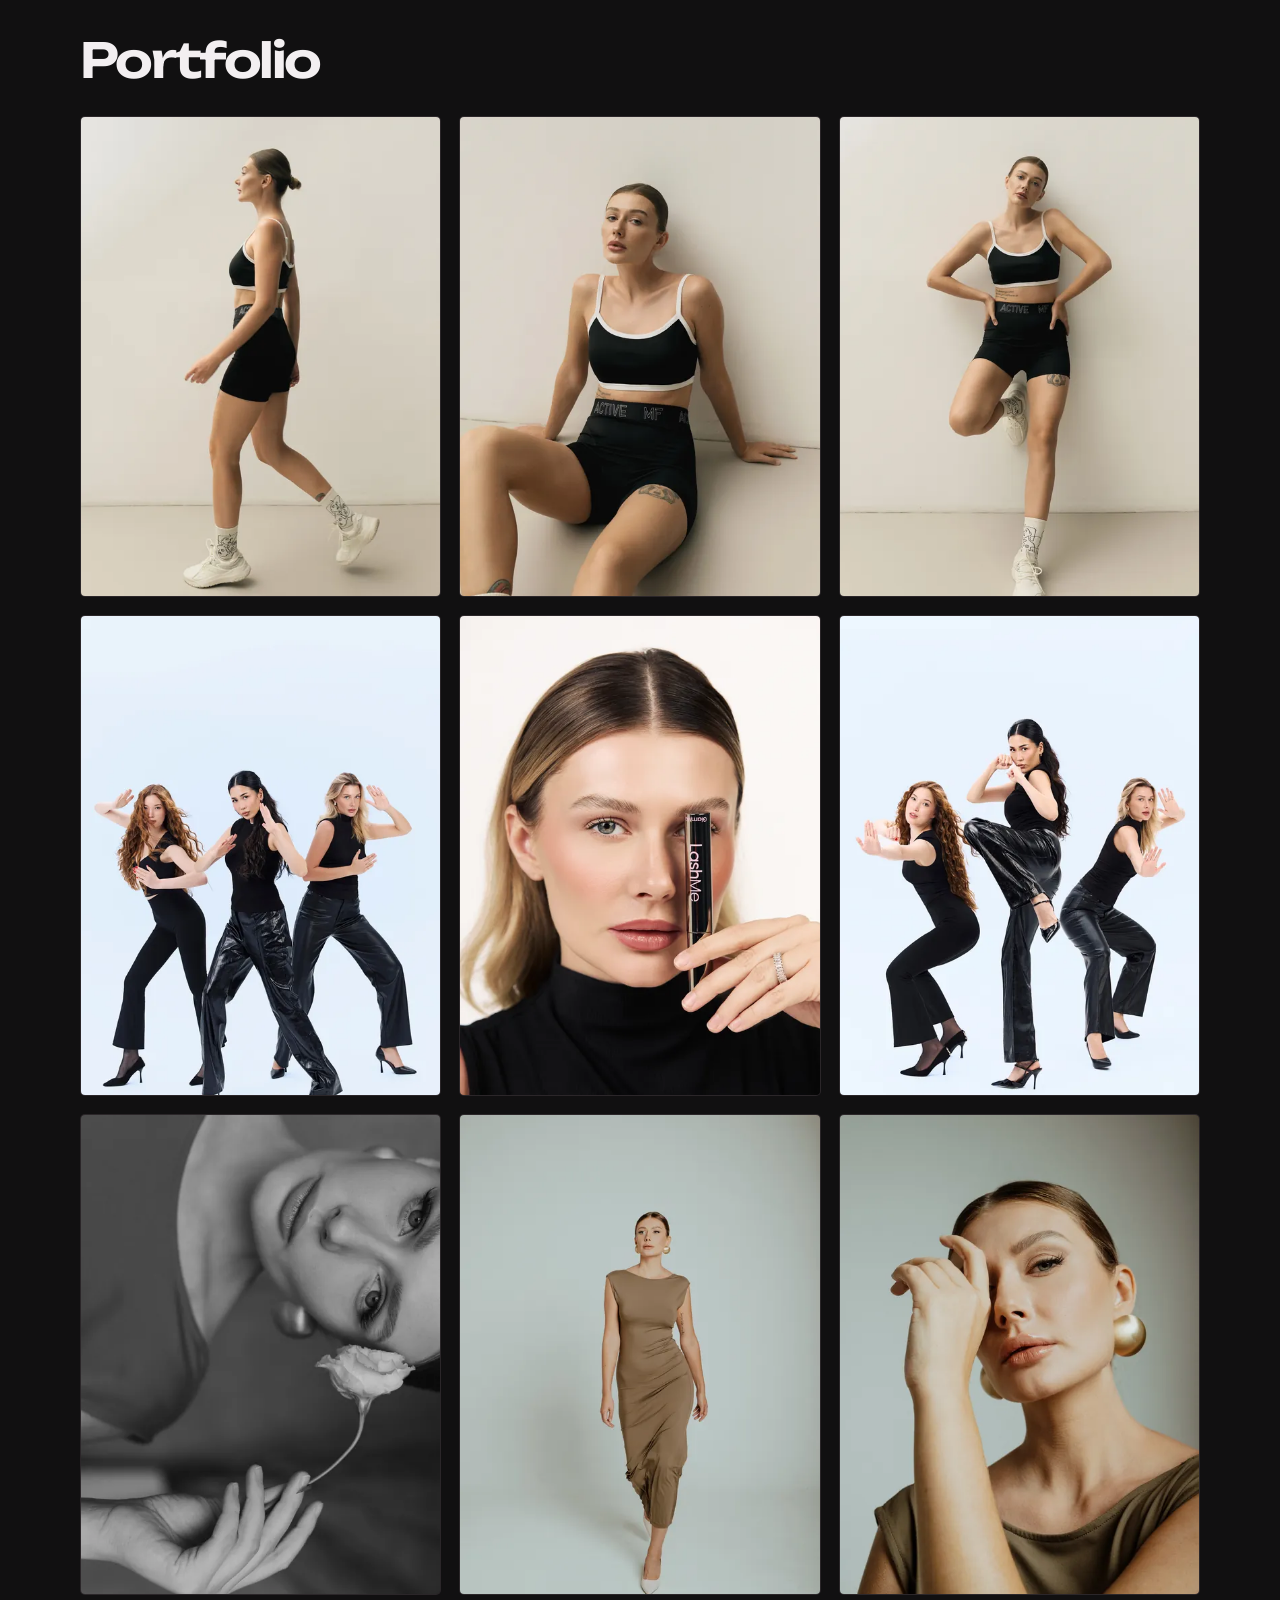
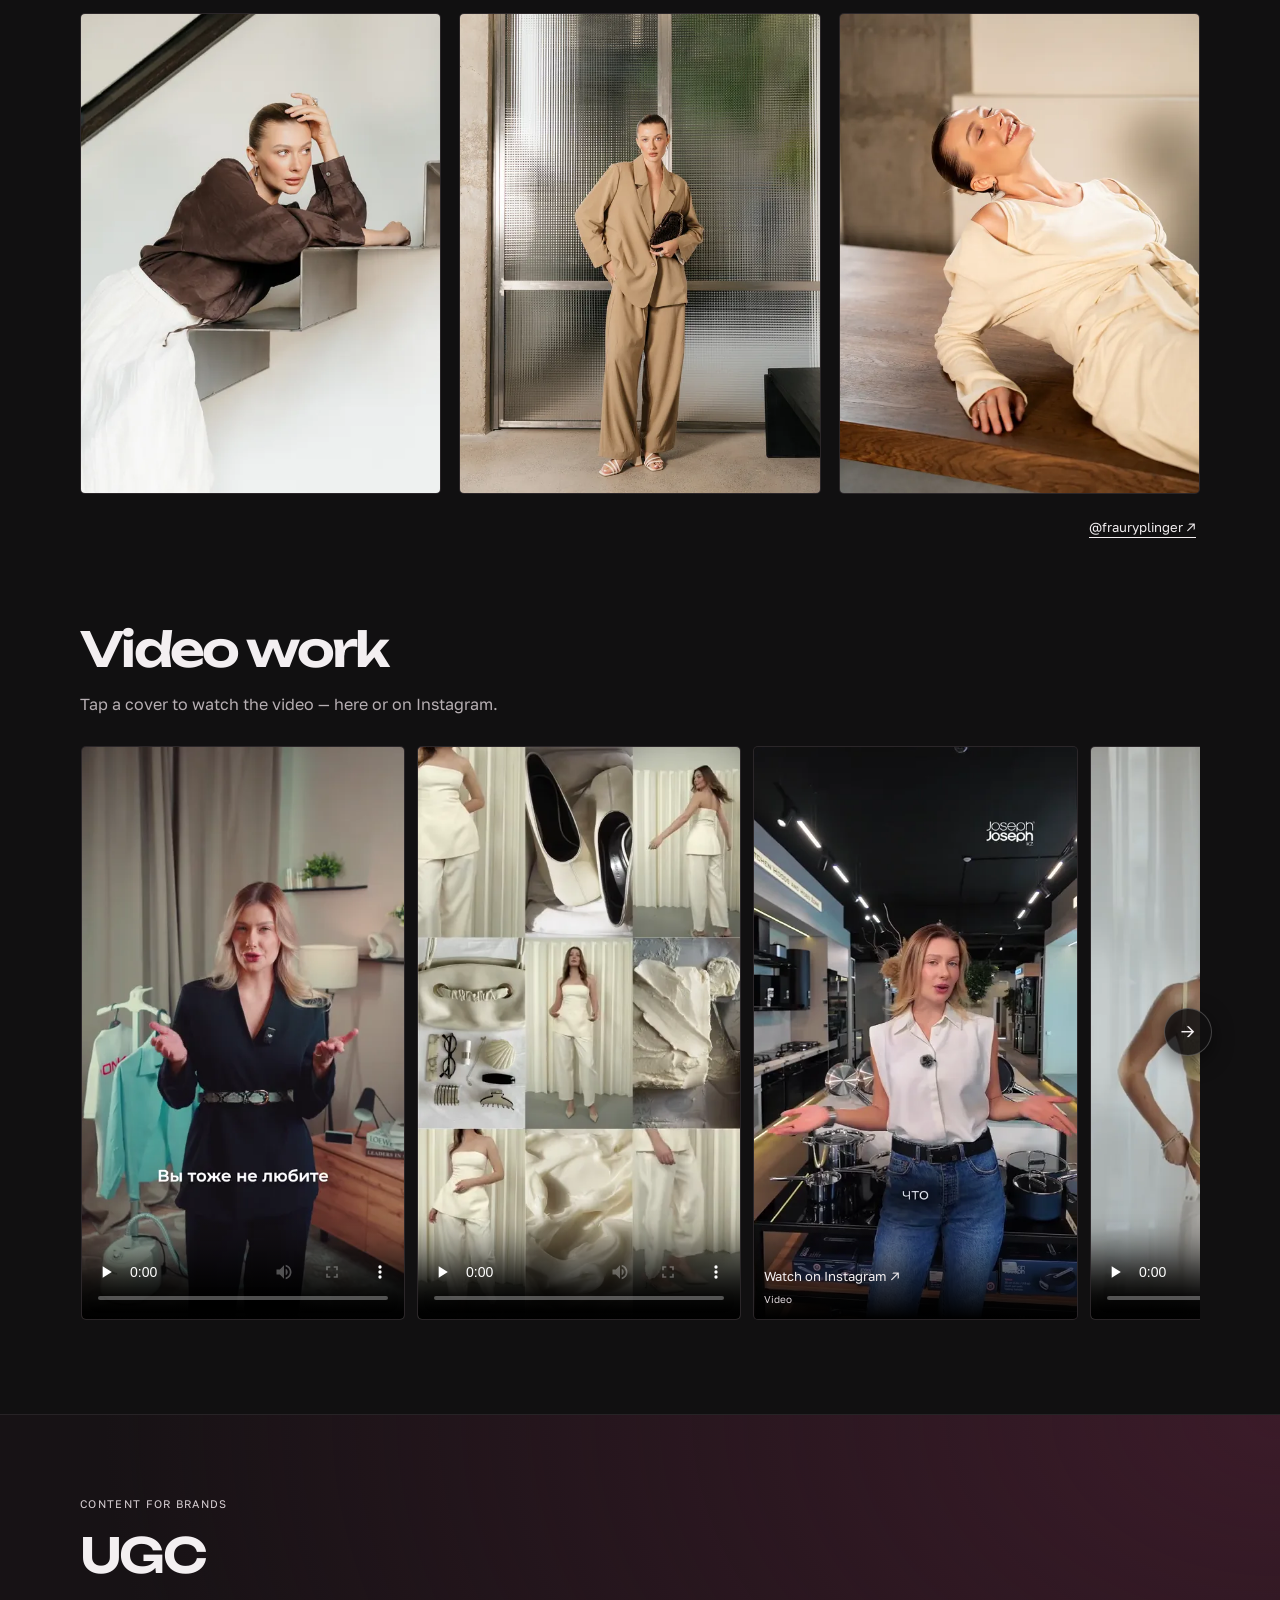
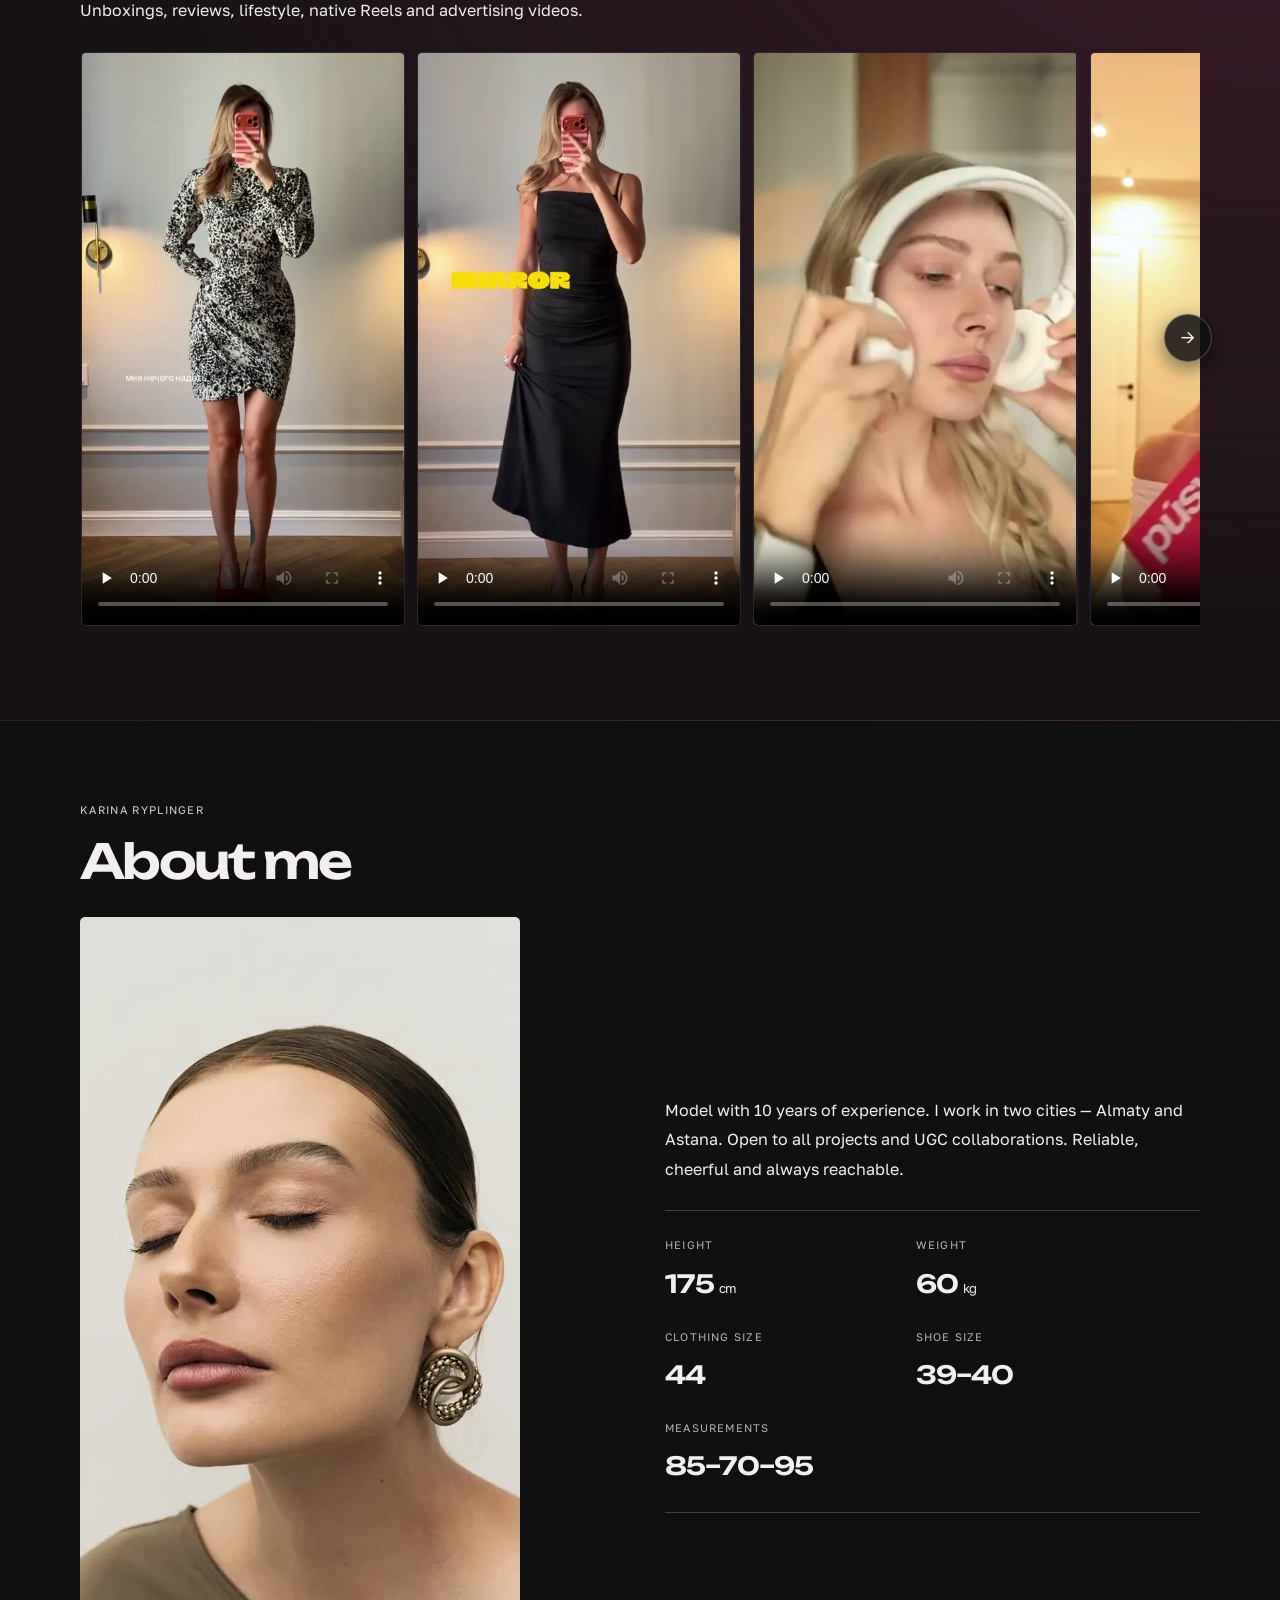
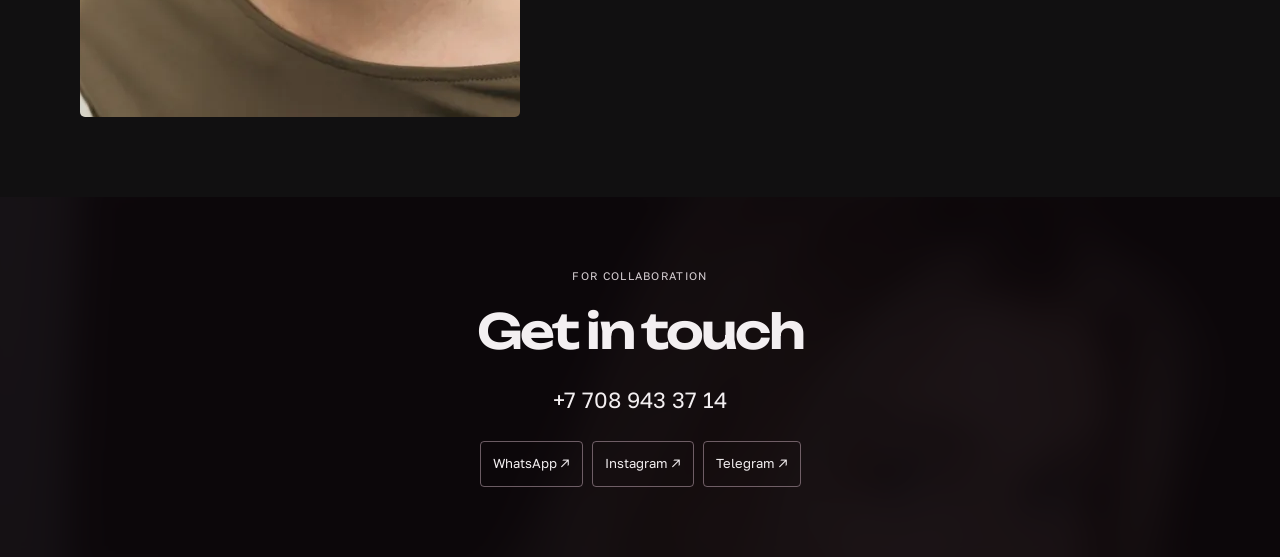
==== commit b5d929bd: "Portfolio-Video 9 direkt abspielbar Co-Authored-By: Claude Opus 5.5 <noreply@anthropic.com> Claude-S" ====
--- a/en/index.html
+++ b/en/index.html
@@ -55,7 +55,7 @@
 
 <!-- VIDEO -->
 <div class="section-heading subsection"><h2>Video work</h2><p class="muted">Tap a cover to watch the video — here or on Instagram.</p></div>
-<div class="strip video-strip" aria-label="Portfolio videos" tabindex="0"><figure class="card video-card has-video"><video src="../video/portfolio-video-01.mp4" poster="../img/video/portfolio-video-01.webp" controls playsinline preload="none" width="720" height="1290" aria-label="Portfolio video 1"></video></figure><figure class="card video-card has-video"><video src="../video/portfolio-video-02.mp4" poster="../img/video/portfolio-video-02.webp" controls playsinline preload="none" width="720" height="1290" aria-label="Portfolio video 2"></video></figure><a class="card video-card" href="https://www.instagram.com/frauryplinger/" target="_blank" rel="noopener noreferrer" aria-label="Portfolio video 3 — watch on Instagram"><img src="../img/video/portfolio-video-03.webp" alt="Portfolio video 3" width="480" height="854" loading="lazy" decoding="async"><span class="card-caption"><span>Watch on Instagram ↗</span><small>Video</small></span></a><figure class="card video-card has-video"><video src="../video/portfolio-video-04.mp4" poster="../img/video/portfolio-video-04.webp" controls playsinline preload="none" width="720" height="1290" aria-label="Portfolio video 4"></video></figure><figure class="card video-card has-video"><video src="../video/portfolio-video-05.mp4" poster="../img/video/portfolio-video-05.webp" controls playsinline preload="none" width="720" height="1290" aria-label="Portfolio video 5"></video></figure><figure class="card video-card has-video"><video src="../video/portfolio-video-06.mp4" poster="../img/video/portfolio-video-06.webp" controls playsinline preload="none" width="720" height="1290" aria-label="Portfolio video 6"></video></figure><a class="card video-card" href="https://www.instagram.com/frauryplinger/" target="_blank" rel="noopener noreferrer" aria-label="Portfolio video 7 — watch on Instagram"><img src="../img/video/portfolio-video-07.webp" alt="Portfolio video 7" width="480" height="854" loading="lazy" decoding="async"><span class="card-caption"><span>Watch on Instagram ↗</span><small>Video</small></span></a><figure class="card video-card has-video"><video src="../video/portfolio-video-08.mp4" poster="../img/video/portfolio-video-08.webp" controls playsinline preload="none" width="720" height="1290" aria-label="Portfolio video 8"></video></figure><a class="card video-card" href="https://www.instagram.com/frauryplinger/" target="_blank" rel="noopener noreferrer" aria-label="Portfolio video 9 — watch on Instagram"><img src="../img/video/portfolio-video-09.webp" alt="Portfolio video 9" width="480" height="854" loading="lazy" decoding="async"><span class="card-caption"><span>Watch on Instagram ↗</span><small>Video</small></span></a><figure class="card video-card has-video"><video src="../video/portfolio-video-10.mp4" poster="../img/video/portfolio-video-10.webp" controls playsinline preload="none" width="720" height="1290" aria-label="Portfolio video 10"></video></figure><figure class="card video-card has-video"><video src="../video/portfolio-video-11.mp4" poster="../img/video/portfolio-video-11.webp" controls playsinline preload="none" width="720" height="1290" aria-label="Portfolio video 11"></video></figure><a class="card video-card" href="https://www.instagram.com/frauryplinger/" target="_blank" rel="noopener noreferrer" aria-label="Portfolio video 12 — watch on Instagram"><img src="../img/video/portfolio-video-12.webp" alt="Portfolio video 12" width="480" height="854" loading="lazy" decoding="async"><span class="card-caption"><span>Watch on Instagram ↗</span><small>Video</small></span></a><figure class="card video-card has-video"><video src="../video/portfolio-video-13.mp4" poster="../img/video/portfolio-video-13.webp" controls playsinline preload="none" width="720" height="1290" aria-label="Portfolio video 13"></video></figure><a class="card video-card" href="https://www.instagram.com/frauryplinger/" target="_blank" rel="noopener noreferrer" aria-label="Portfolio video 14 — watch on Instagram"><img src="../img/video/portfolio-video-14.webp" alt="Portfolio video 14" width="480" height="854" loading="lazy" decoding="async"><span class="card-caption"><span>Watch on Instagram ↗</span><small>Video</small></span></a><figure class="card video-card has-video"><video src="../video/portfolio-video-15.mp4" poster="../img/video/portfolio-video-15.webp" controls playsinline preload="none" width="720" height="1290" aria-label="Portfolio video 15"></video></figure><figure class="card video-card has-video"><video src="../video/portfolio-video-16.mp4" poster="../img/video/portfolio-video-16.webp" controls playsinline preload="none" width="720" height="1290" aria-label="Portfolio video 16"></video></figure><figure class="card video-card has-video"><video src="../video/portfolio-video-17.mp4" poster="../img/video/portfolio-video-17.webp" controls playsinline preload="none" width="720" height="1290" aria-label="Portfolio video 17"></video></figure><figure class="card video-card has-video"><video src="../video/portfolio-video-18.mp4" poster="../img/video/portfolio-video-18.webp" controls playsinline preload="none" width="720" height="1290" aria-label="Portfolio video 18"></video></figure><figure class="card video-card has-video"><video src="../video/portfolio-video-19.mp4" poster="../img/video/portfolio-video-19.webp" controls playsinline preload="none" width="720" height="1290" aria-label="Portfolio video 19"></video></figure><a class="card video-card" href="https://www.instagram.com/frauryplinger/" target="_blank" rel="noopener noreferrer" aria-label="Portfolio video 20 — watch on Instagram"><img src="../img/video/portfolio-video-20.webp" alt="Portfolio video 20" width="480" height="854" loading="lazy" decoding="async"><span class="card-caption"><span>Watch on Instagram ↗</span><small>Video</small></span></a><figure class="card video-card has-video"><video src="../video/portfolio-video-21.mp4" poster="../img/video/portfolio-video-21.webp" controls playsinline preload="none" width="720" height="1290" aria-label="Portfolio video 21"></video></figure><figure class="card video-card has-video"><video src="../video/portfolio-video-22.mp4" poster="../img/video/portfolio-video-22.webp" controls playsinline preload="none" width="720" height="1290" aria-label="Portfolio video 22"></video></figure></div>
+<div class="strip video-strip" aria-label="Portfolio videos" tabindex="0"><figure class="card video-card has-video"><video src="../video/portfolio-video-01.mp4" poster="../img/video/portfolio-video-01.webp" controls playsinline preload="none" width="720" height="1290" aria-label="Portfolio video 1"></video></figure><figure class="card video-card has-video"><video src="../video/portfolio-video-02.mp4" poster="../img/video/portfolio-video-02.webp" controls playsinline preload="none" width="720" height="1290" aria-label="Portfolio video 2"></video></figure><a class="card video-card" href="https://www.instagram.com/frauryplinger/" target="_blank" rel="noopener noreferrer" aria-label="Portfolio video 3 — watch on Instagram"><img src="../img/video/portfolio-video-03.webp" alt="Portfolio video 3" width="480" height="854" loading="lazy" decoding="async"><span class="card-caption"><span>Watch on Instagram ↗</span><small>Video</small></span></a><figure class="card video-card has-video"><video src="../video/portfolio-video-04.mp4" poster="../img/video/portfolio-video-04.webp" controls playsinline preload="none" width="720" height="1290" aria-label="Portfolio video 4"></video></figure><figure class="card video-card has-video"><video src="../video/portfolio-video-05.mp4" poster="../img/video/portfolio-video-05.webp" controls playsinline preload="none" width="720" height="1290" aria-label="Portfolio video 5"></video></figure><figure class="card video-card has-video"><video src="../video/portfolio-video-06.mp4" poster="../img/video/portfolio-video-06.webp" controls playsinline preload="none" width="720" height="1290" aria-label="Portfolio video 6"></video></figure><a class="card video-card" href="https://www.instagram.com/frauryplinger/" target="_blank" rel="noopener noreferrer" aria-label="Portfolio video 7 — watch on Instagram"><img src="../img/video/portfolio-video-07.webp" alt="Portfolio video 7" width="480" height="854" loading="lazy" decoding="async"><span class="card-caption"><span>Watch on Instagram ↗</span><small>Video</small></span></a><figure class="card video-card has-video"><video src="../video/portfolio-video-08.mp4" poster="../img/video/portfolio-video-08.webp" controls playsinline preload="none" width="720" height="1290" aria-label="Portfolio video 8"></video></figure><figure class="card video-card has-video"><video src="../video/portfolio-video-09.mp4" poster="../img/video/portfolio-video-09.webp" controls playsinline preload="none" width="720" height="1290" aria-label="Portfolio video 9"></video></figure><figure class="card video-card has-video"><video src="../video/portfolio-video-10.mp4" poster="../img/video/portfolio-video-10.webp" controls playsinline preload="none" width="720" height="1290" aria-label="Portfolio video 10"></video></figure><figure class="card video-card has-video"><video src="../video/portfolio-video-11.mp4" poster="../img/video/portfolio-video-11.webp" controls playsinline preload="none" width="720" height="1290" aria-label="Portfolio video 11"></video></figure><a class="card video-card" href="https://www.instagram.com/frauryplinger/" target="_blank" rel="noopener noreferrer" aria-label="Portfolio video 12 — watch on Instagram"><img src="../img/video/portfolio-video-12.webp" alt="Portfolio video 12" width="480" height="854" loading="lazy" decoding="async"><span class="card-caption"><span>Watch on Instagram ↗</span><small>Video</small></span></a><figure class="card video-card has-video"><video src="../video/portfolio-video-13.mp4" poster="../img/video/portfolio-video-13.webp" controls playsinline preload="none" width="720" height="1290" aria-label="Portfolio video 13"></video></figure><a class="card video-card" href="https://www.instagram.com/frauryplinger/" target="_blank" rel="noopener noreferrer" aria-label="Portfolio video 14 — watch on Instagram"><img src="../img/video/portfolio-video-14.webp" alt="Portfolio video 14" width="480" height="854" loading="lazy" decoding="async"><span class="card-caption"><span>Watch on Instagram ↗</span><small>Video</small></span></a><figure class="card video-card has-video"><video src="../video/portfolio-video-15.mp4" poster="../img/video/portfolio-video-15.webp" controls playsinline preload="none" width="720" height="1290" aria-label="Portfolio video 15"></video></figure><figure class="card video-card has-video"><video src="../video/portfolio-video-16.mp4" poster="../img/video/portfolio-video-16.webp" controls playsinline preload="none" width="720" height="1290" aria-label="Portfolio video 16"></video></figure><figure class="card video-card has-video"><video src="../video/portfolio-video-17.mp4" poster="../img/video/portfolio-video-17.webp" controls playsinline preload="none" width="720" height="1290" aria-label="Portfolio video 17"></video></figure><figure class="card video-card has-video"><video src="../video/portfolio-video-18.mp4" poster="../img/video/portfolio-video-18.webp" controls playsinline preload="none" width="720" height="1290" aria-label="Portfolio video 18"></video></figure><figure class="card video-card has-video"><video src="../video/portfolio-video-19.mp4" poster="../img/video/portfolio-video-19.webp" controls playsinline preload="none" width="720" height="1290" aria-label="Portfolio video 19"></video></figure><a class="card video-card" href="https://www.instagram.com/frauryplinger/" target="_blank" rel="noopener noreferrer" aria-label="Portfolio video 20 — watch on Instagram"><img src="../img/video/portfolio-video-20.webp" alt="Portfolio video 20" width="480" height="854" loading="lazy" decoding="async"><span class="card-caption"><span>Watch on Instagram ↗</span><small>Video</small></span></a><figure class="card video-card has-video"><video src="../video/portfolio-video-21.mp4" poster="../img/video/portfolio-video-21.webp" controls playsinline preload="none" width="720" height="1290" aria-label="Portfolio video 21"></video></figure><figure class="card video-card has-video"><video src="../video/portfolio-video-22.mp4" poster="../img/video/portfolio-video-22.webp" controls playsinline preload="none" width="720" height="1290" aria-label="Portfolio video 22"></video></figure></div>
 </section>
 
 <!-- UGC -->
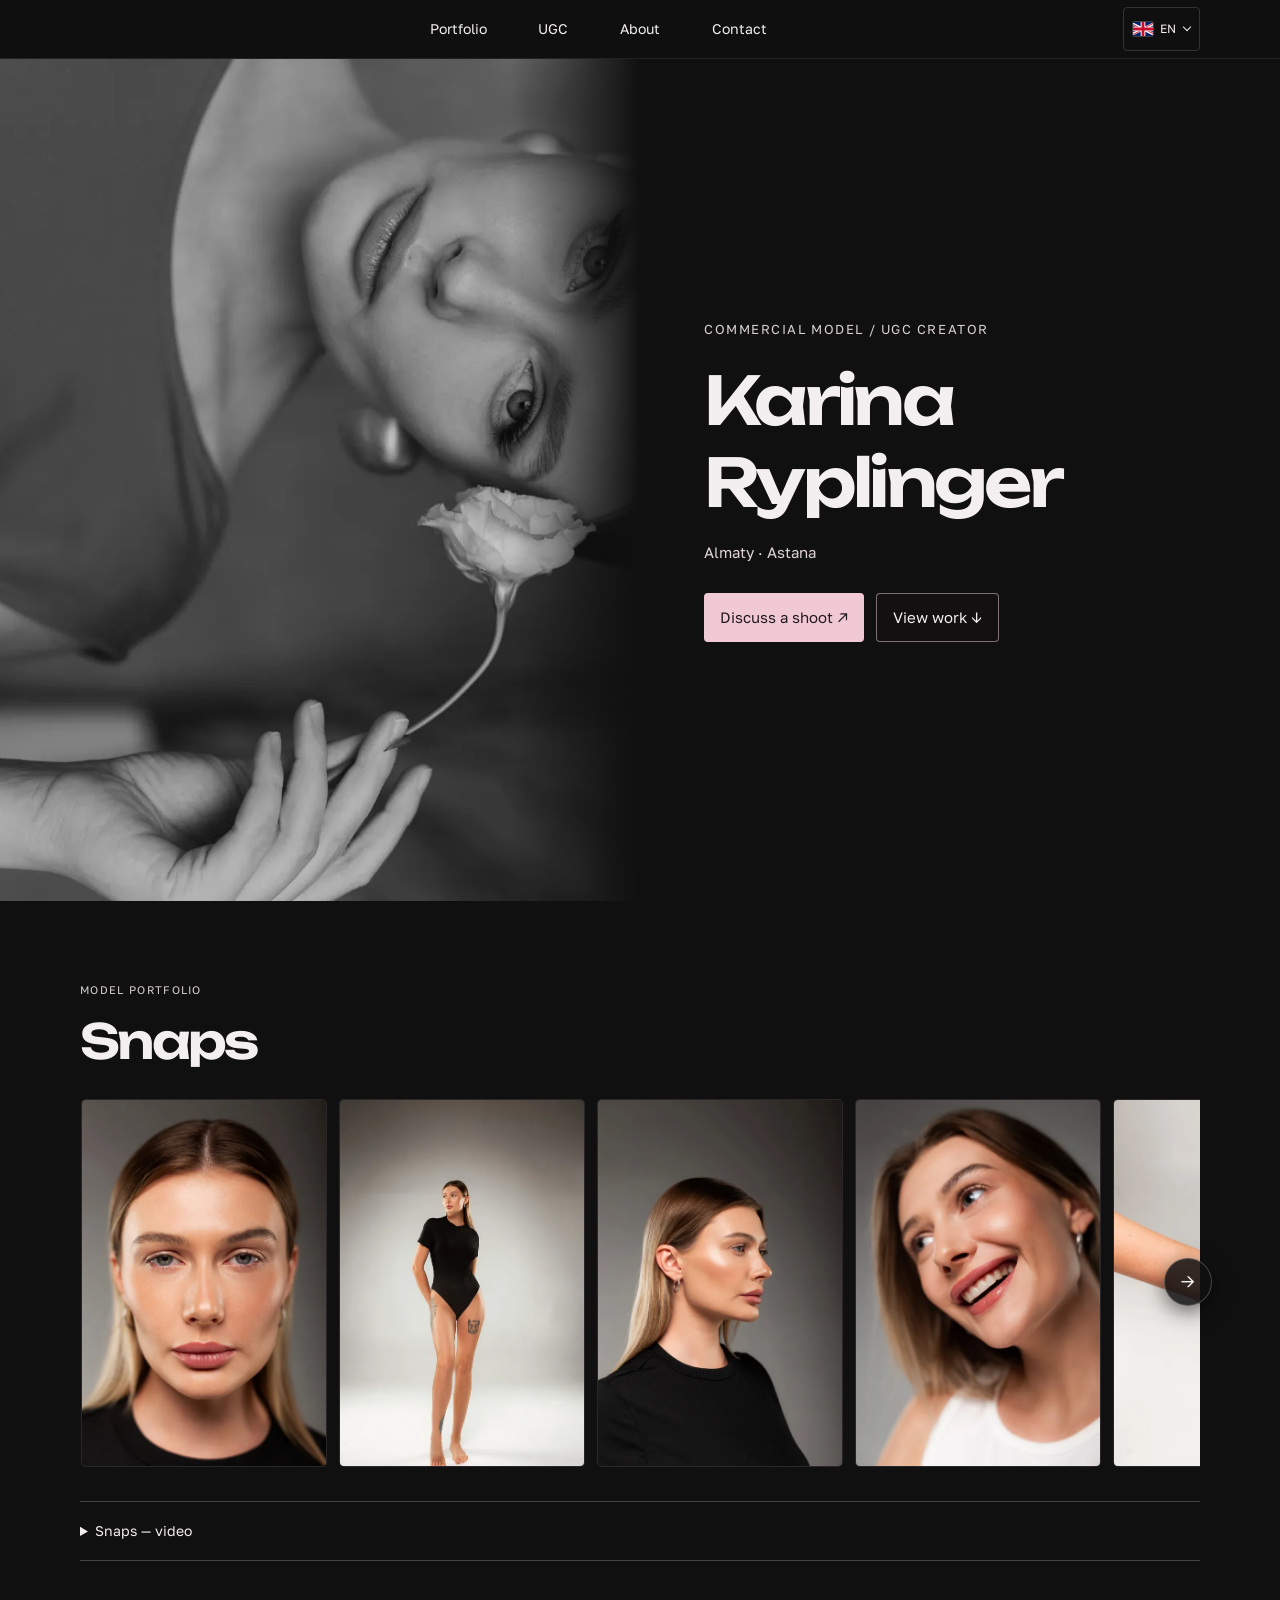
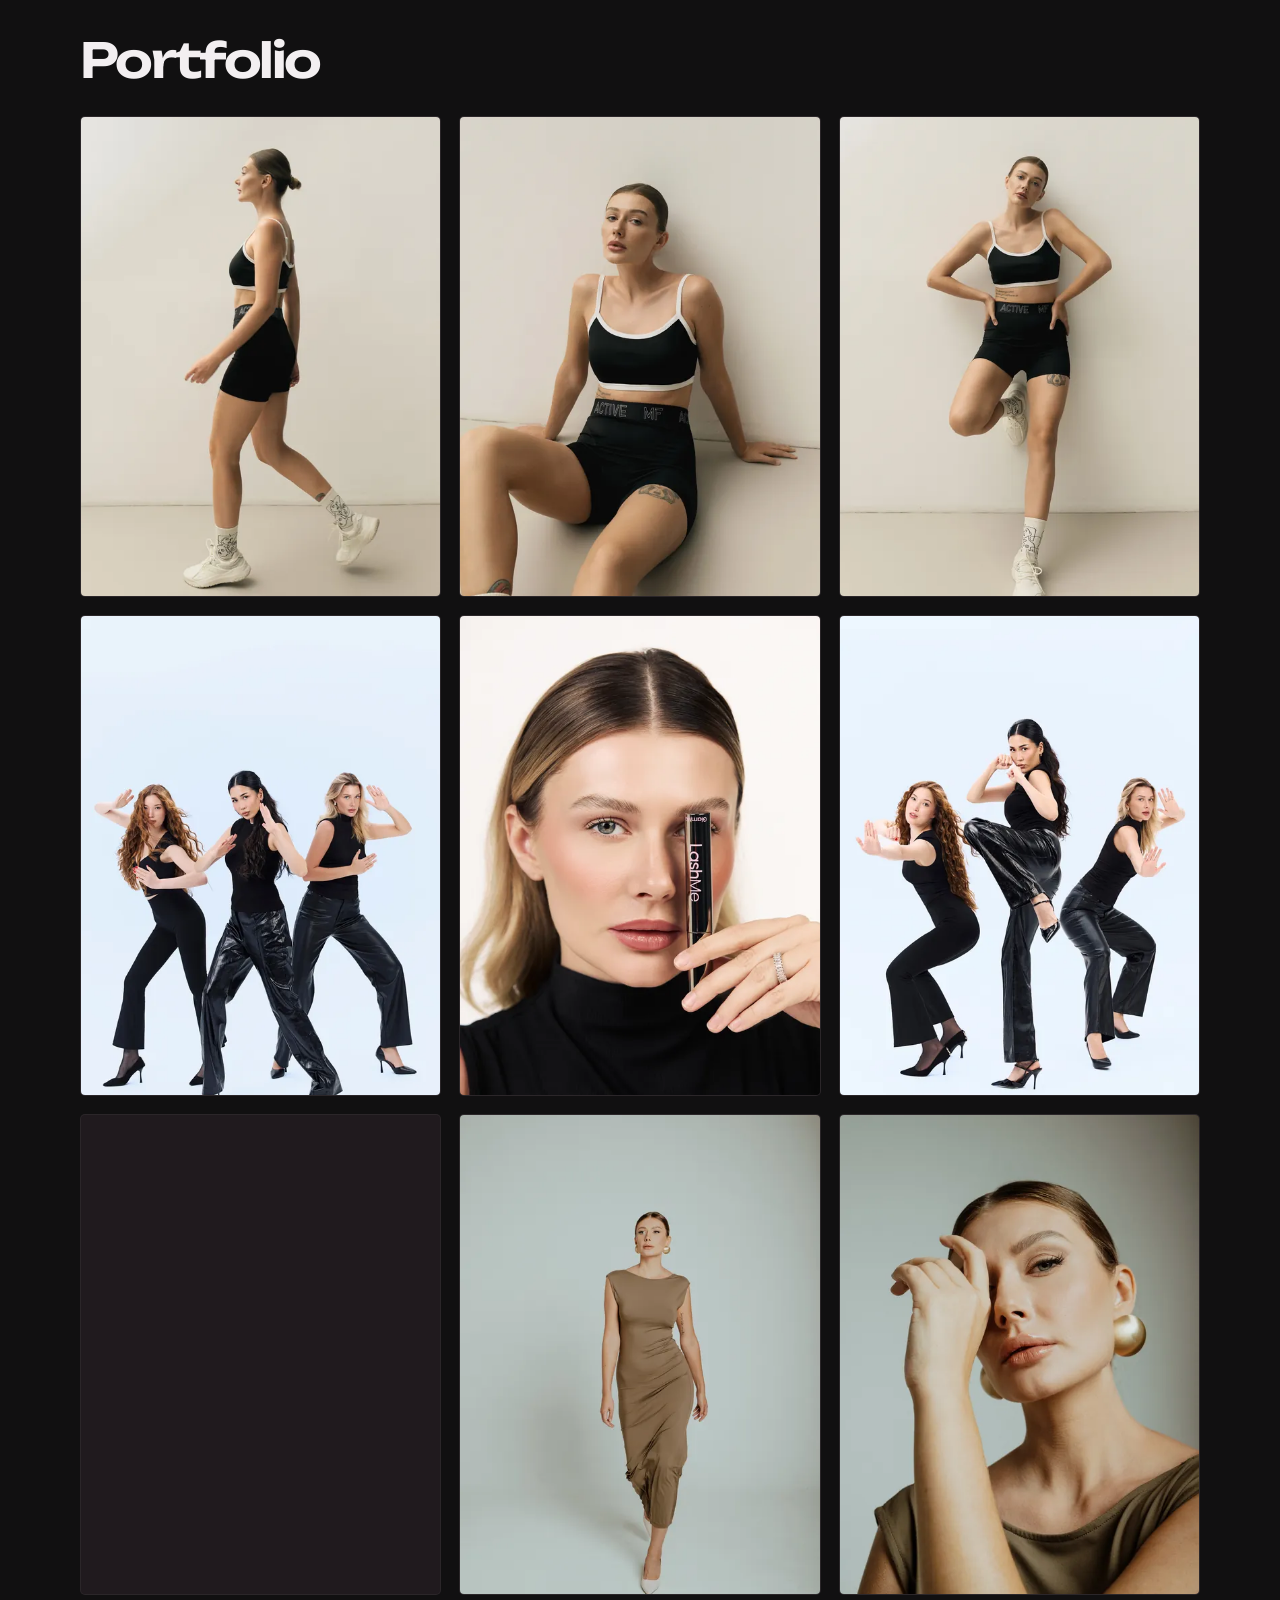
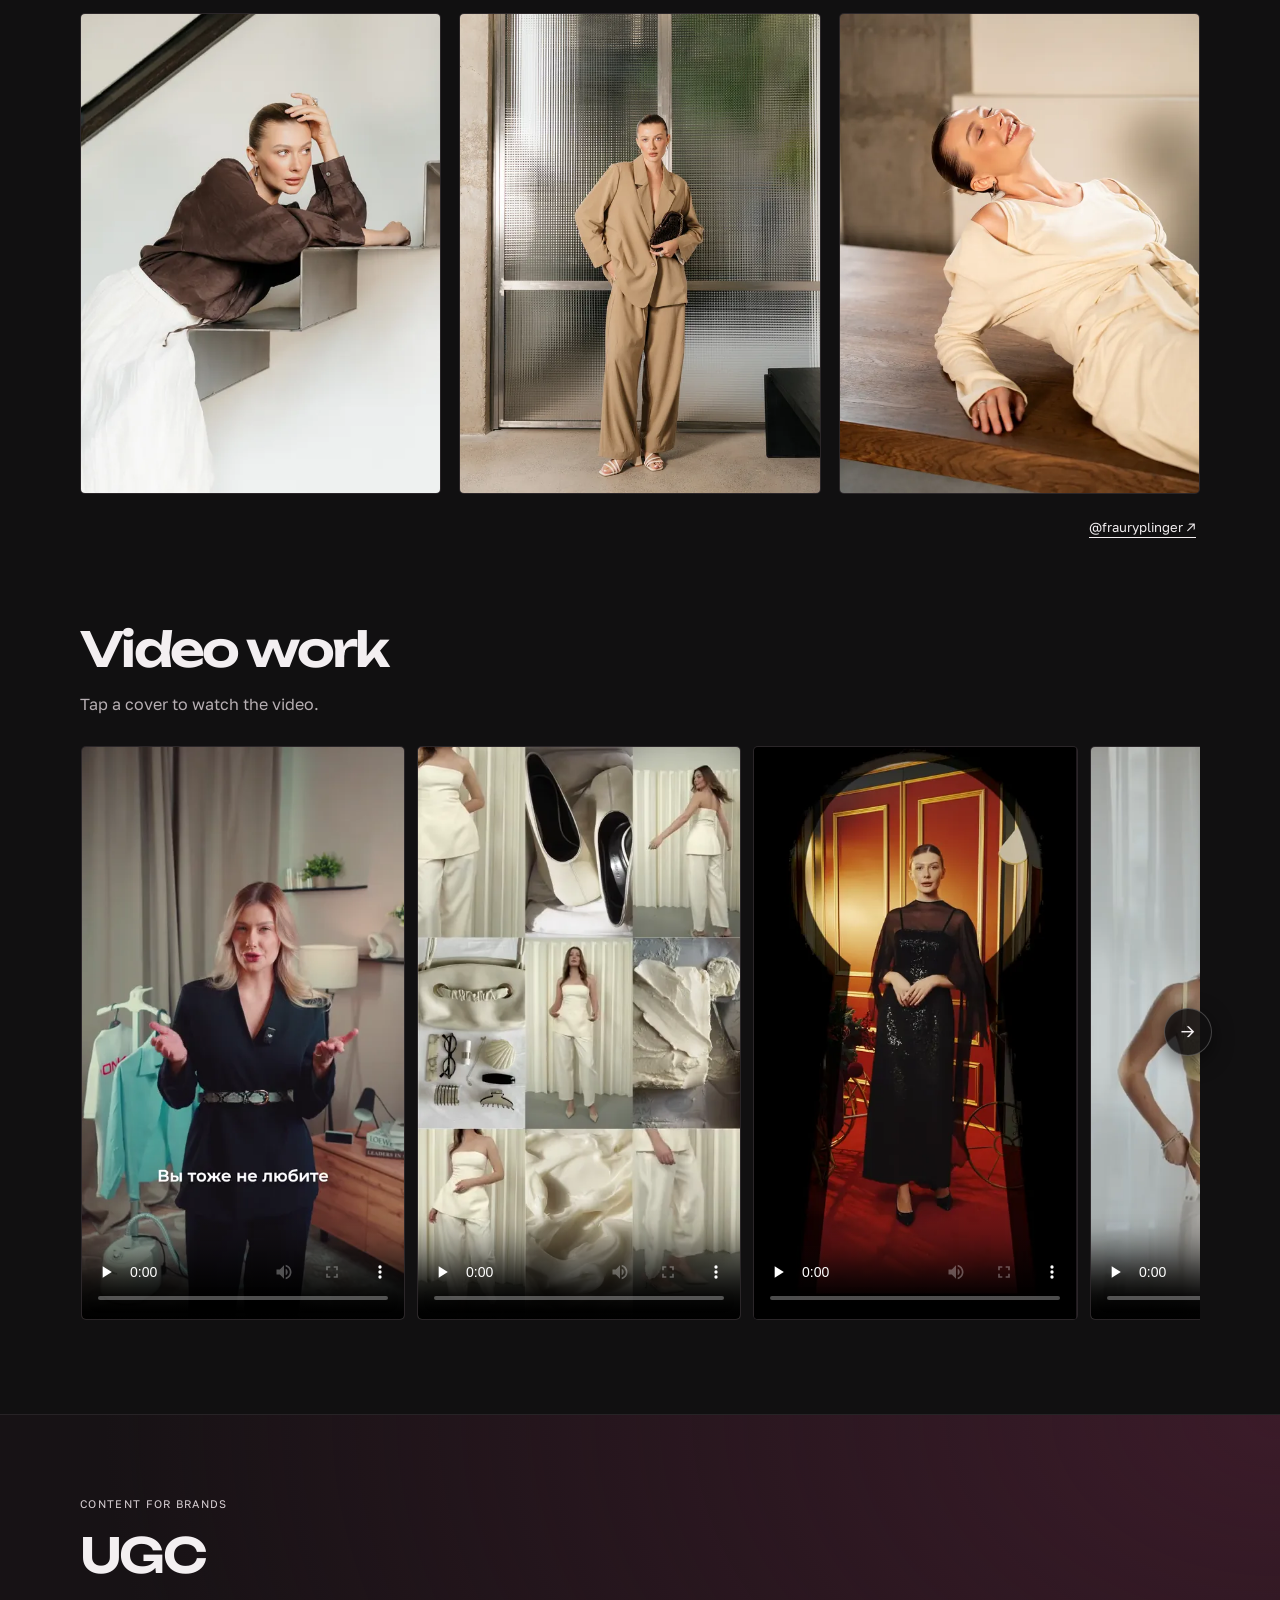
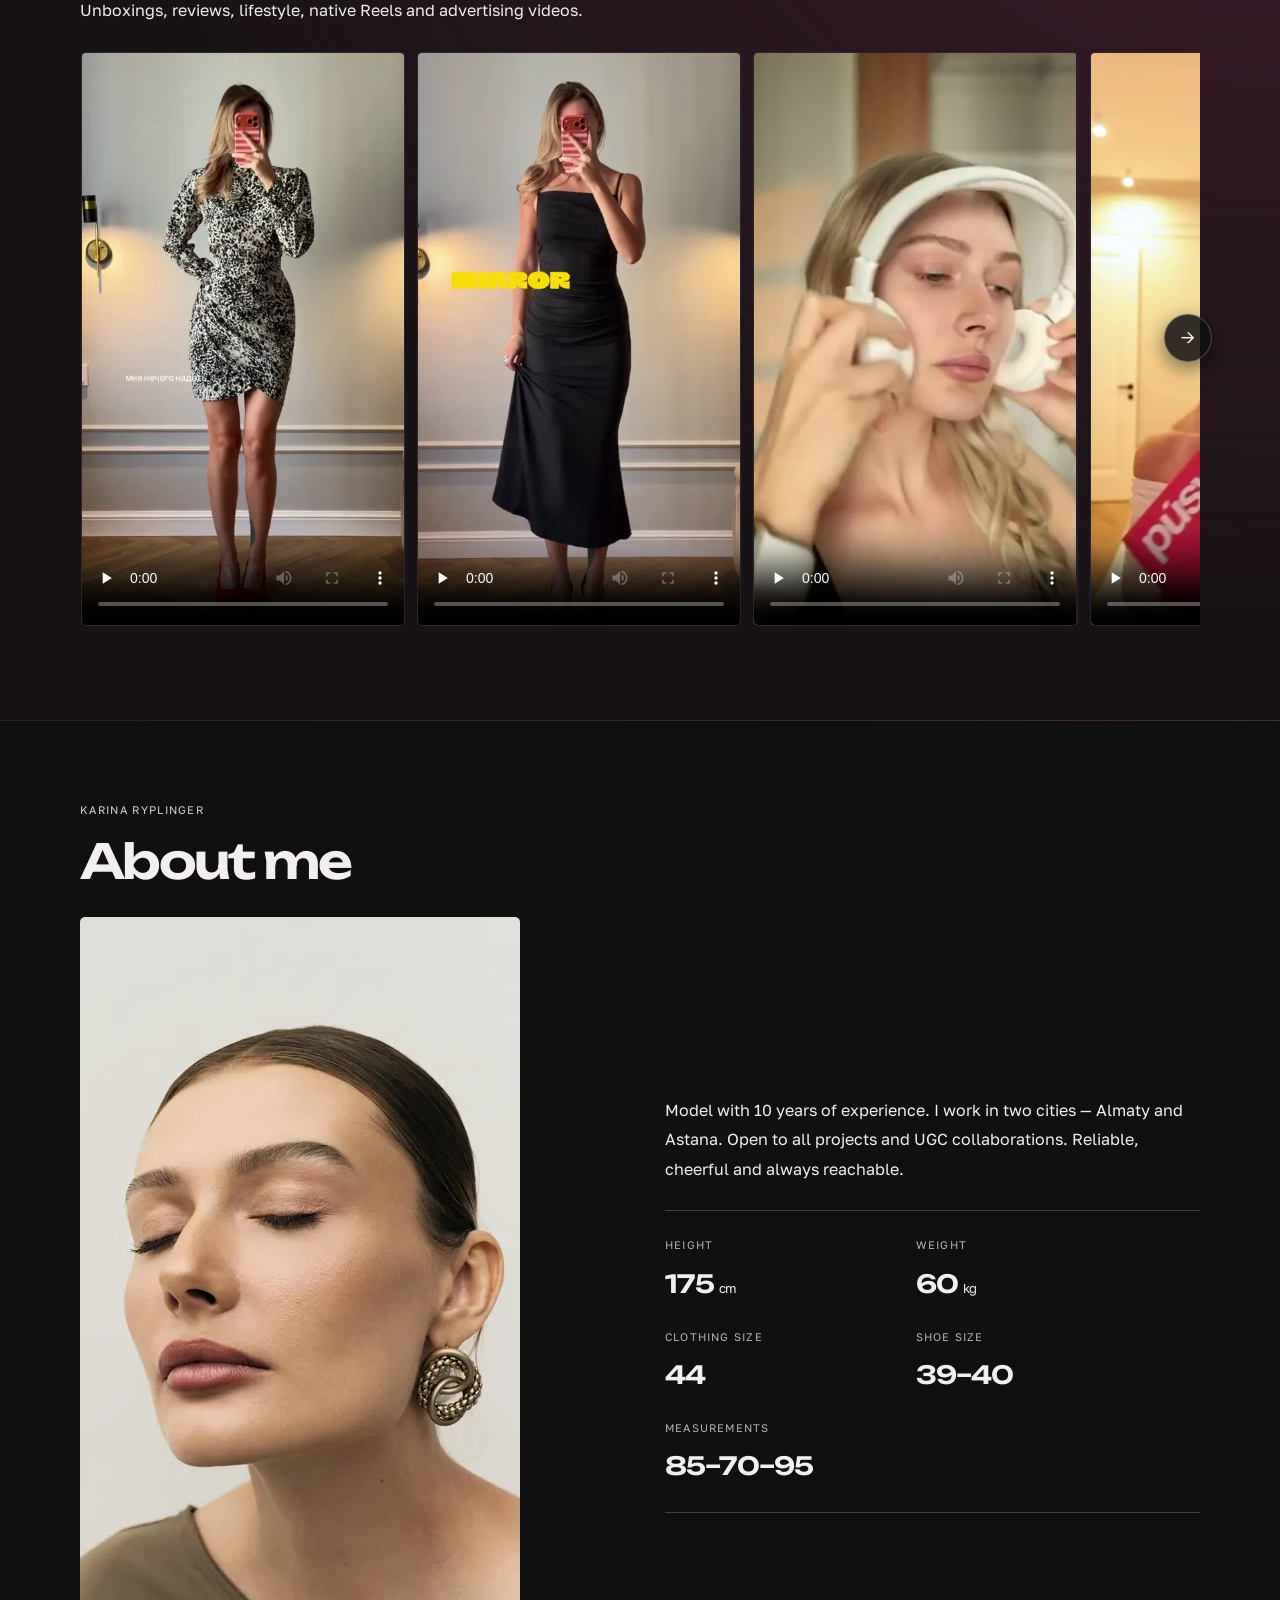
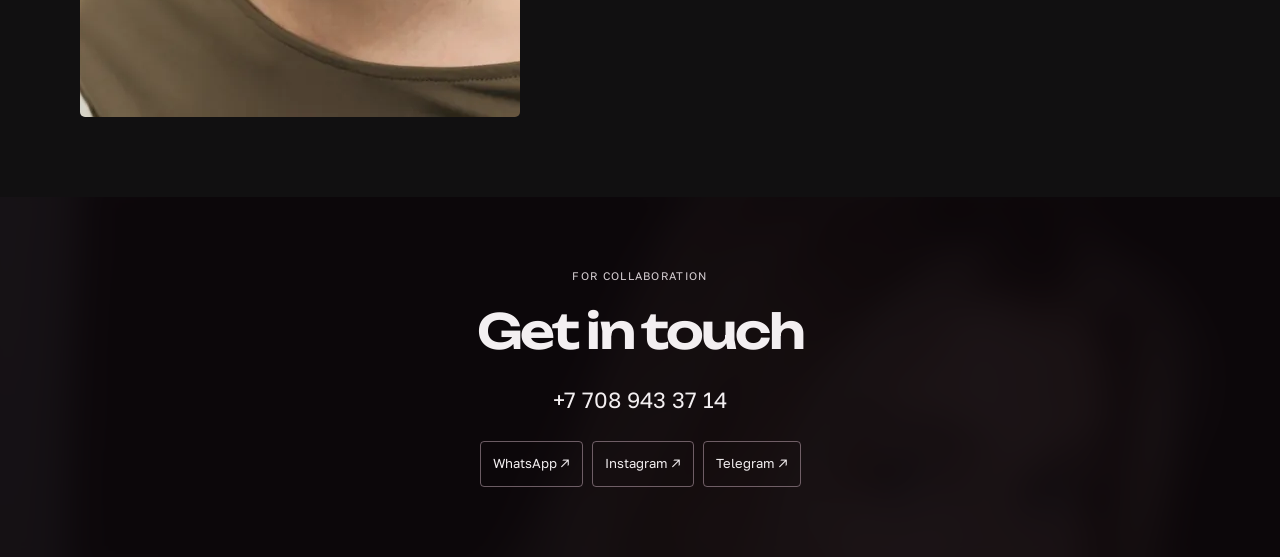
==== commit f7cc2859: "Videos neu geordnet: fehlende Kacheln ersetzt bzw. entfernt, UGC 14 neu - Portfolio: Kachel 3 = ZARD" ====
--- a/en/index.html
+++ b/en/index.html
@@ -54,14 +54,14 @@
 <p class="instagram-line"><a href="https://www.instagram.com/frauryplinger/" target="_blank" rel="noopener noreferrer">@frauryplinger ↗</a></p>
 
 <!-- VIDEO -->
-<div class="section-heading subsection"><h2>Video work</h2><p class="muted">Tap a cover to watch the video — here or on Instagram.</p></div>
-<div class="strip video-strip" aria-label="Portfolio videos" tabindex="0"><figure class="card video-card has-video"><video src="../video/portfolio-video-01.mp4" poster="../img/video/portfolio-video-01.webp" controls playsinline preload="none" width="720" height="1290" aria-label="Portfolio video 1"></video></figure><figure class="card video-card has-video"><video src="../video/portfolio-video-02.mp4" poster="../img/video/portfolio-video-02.webp" controls playsinline preload="none" width="720" height="1290" aria-label="Portfolio video 2"></video></figure><a class="card video-card" href="https://www.instagram.com/frauryplinger/" target="_blank" rel="noopener noreferrer" aria-label="Portfolio video 3 — watch on Instagram"><img src="../img/video/portfolio-video-03.webp" alt="Portfolio video 3" width="480" height="854" loading="lazy" decoding="async"><span class="card-caption"><span>Watch on Instagram ↗</span><small>Video</small></span></a><figure class="card video-card has-video"><video src="../video/portfolio-video-04.mp4" poster="../img/video/portfolio-video-04.webp" controls playsinline preload="none" width="720" height="1290" aria-label="Portfolio video 4"></video></figure><figure class="card video-card has-video"><video src="../video/portfolio-video-05.mp4" poster="../img/video/portfolio-video-05.webp" controls playsinline preload="none" width="720" height="1290" aria-label="Portfolio video 5"></video></figure><figure class="card video-card has-video"><video src="../video/portfolio-video-06.mp4" poster="../img/video/portfolio-video-06.webp" controls playsinline preload="none" width="720" height="1290" aria-label="Portfolio video 6"></video></figure><a class="card video-card" href="https://www.instagram.com/frauryplinger/" target="_blank" rel="noopener noreferrer" aria-label="Portfolio video 7 — watch on Instagram"><img src="../img/video/portfolio-video-07.webp" alt="Portfolio video 7" width="480" height="854" loading="lazy" decoding="async"><span class="card-caption"><span>Watch on Instagram ↗</span><small>Video</small></span></a><figure class="card video-card has-video"><video src="../video/portfolio-video-08.mp4" poster="../img/video/portfolio-video-08.webp" controls playsinline preload="none" width="720" height="1290" aria-label="Portfolio video 8"></video></figure><figure class="card video-card has-video"><video src="../video/portfolio-video-09.mp4" poster="../img/video/portfolio-video-09.webp" controls playsinline preload="none" width="720" height="1290" aria-label="Portfolio video 9"></video></figure><figure class="card video-card has-video"><video src="../video/portfolio-video-10.mp4" poster="../img/video/portfolio-video-10.webp" controls playsinline preload="none" width="720" height="1290" aria-label="Portfolio video 10"></video></figure><figure class="card video-card has-video"><video src="../video/portfolio-video-11.mp4" poster="../img/video/portfolio-video-11.webp" controls playsinline preload="none" width="720" height="1290" aria-label="Portfolio video 11"></video></figure><a class="card video-card" href="https://www.instagram.com/frauryplinger/" target="_blank" rel="noopener noreferrer" aria-label="Portfolio video 12 — watch on Instagram"><img src="../img/video/portfolio-video-12.webp" alt="Portfolio video 12" width="480" height="854" loading="lazy" decoding="async"><span class="card-caption"><span>Watch on Instagram ↗</span><small>Video</small></span></a><figure class="card video-card has-video"><video src="../video/portfolio-video-13.mp4" poster="../img/video/portfolio-video-13.webp" controls playsinline preload="none" width="720" height="1290" aria-label="Portfolio video 13"></video></figure><a class="card video-card" href="https://www.instagram.com/frauryplinger/" target="_blank" rel="noopener noreferrer" aria-label="Portfolio video 14 — watch on Instagram"><img src="../img/video/portfolio-video-14.webp" alt="Portfolio video 14" width="480" height="854" loading="lazy" decoding="async"><span class="card-caption"><span>Watch on Instagram ↗</span><small>Video</small></span></a><figure class="card video-card has-video"><video src="../video/portfolio-video-15.mp4" poster="../img/video/portfolio-video-15.webp" controls playsinline preload="none" width="720" height="1290" aria-label="Portfolio video 15"></video></figure><figure class="card video-card has-video"><video src="../video/portfolio-video-16.mp4" poster="../img/video/portfolio-video-16.webp" controls playsinline preload="none" width="720" height="1290" aria-label="Portfolio video 16"></video></figure><figure class="card video-card has-video"><video src="../video/portfolio-video-17.mp4" poster="../img/video/portfolio-video-17.webp" controls playsinline preload="none" width="720" height="1290" aria-label="Portfolio video 17"></video></figure><figure class="card video-card has-video"><video src="../video/portfolio-video-18.mp4" poster="../img/video/portfolio-video-18.webp" controls playsinline preload="none" width="720" height="1290" aria-label="Portfolio video 18"></video></figure><figure class="card video-card has-video"><video src="../video/portfolio-video-19.mp4" poster="../img/video/portfolio-video-19.webp" controls playsinline preload="none" width="720" height="1290" aria-label="Portfolio video 19"></video></figure><a class="card video-card" href="https://www.instagram.com/frauryplinger/" target="_blank" rel="noopener noreferrer" aria-label="Portfolio video 20 — watch on Instagram"><img src="../img/video/portfolio-video-20.webp" alt="Portfolio video 20" width="480" height="854" loading="lazy" decoding="async"><span class="card-caption"><span>Watch on Instagram ↗</span><small>Video</small></span></a><figure class="card video-card has-video"><video src="../video/portfolio-video-21.mp4" poster="../img/video/portfolio-video-21.webp" controls playsinline preload="none" width="720" height="1290" aria-label="Portfolio video 21"></video></figure><figure class="card video-card has-video"><video src="../video/portfolio-video-22.mp4" poster="../img/video/portfolio-video-22.webp" controls playsinline preload="none" width="720" height="1290" aria-label="Portfolio video 22"></video></figure></div>
+<div class="section-heading subsection"><h2>Video work</h2><p class="muted">Tap a cover to watch the video.</p></div>
+<div class="strip video-strip" aria-label="Portfolio videos" tabindex="0"><figure class="card video-card has-video"><video src="../video/portfolio-video-01.mp4" poster="../img/video/portfolio-video-01.webp" controls playsinline preload="none" width="720" height="1290" aria-label="Portfolio video 1"></video></figure><figure class="card video-card has-video"><video src="../video/portfolio-video-02.mp4" poster="../img/video/portfolio-video-02.webp" controls playsinline preload="none" width="720" height="1290" aria-label="Portfolio video 2"></video></figure><figure class="card video-card has-video"><video src="../video/portfolio-video-03.mp4" poster="../img/video/portfolio-video-03.webp" controls playsinline preload="none" width="720" height="1290" aria-label="Portfolio video 3"></video></figure><figure class="card video-card has-video"><video src="../video/portfolio-video-04.mp4" poster="../img/video/portfolio-video-04.webp" controls playsinline preload="none" width="720" height="1290" aria-label="Portfolio video 4"></video></figure><figure class="card video-card has-video"><video src="../video/portfolio-video-05.mp4" poster="../img/video/portfolio-video-05.webp" controls playsinline preload="none" width="720" height="1290" aria-label="Portfolio video 5"></video></figure><figure class="card video-card has-video"><video src="../video/portfolio-video-06.mp4" poster="../img/video/portfolio-video-06.webp" controls playsinline preload="none" width="720" height="1290" aria-label="Portfolio video 6"></video></figure><figure class="card video-card has-video"><video src="../video/portfolio-video-07.mp4" poster="../img/video/portfolio-video-07.webp" controls playsinline preload="none" width="720" height="1290" aria-label="Portfolio video 7"></video></figure><figure class="card video-card has-video"><video src="../video/portfolio-video-08.mp4" poster="../img/video/portfolio-video-08.webp" controls playsinline preload="none" width="720" height="1290" aria-label="Portfolio video 8"></video></figure><figure class="card video-card has-video"><video src="../video/portfolio-video-09.mp4" poster="../img/video/portfolio-video-09.webp" controls playsinline preload="none" width="720" height="1290" aria-label="Portfolio video 9"></video></figure><figure class="card video-card has-video"><video src="../video/portfolio-video-10.mp4" poster="../img/video/portfolio-video-10.webp" controls playsinline preload="none" width="720" height="1290" aria-label="Portfolio video 10"></video></figure><figure class="card video-card has-video"><video src="../video/portfolio-video-11.mp4" poster="../img/video/portfolio-video-11.webp" controls playsinline preload="none" width="720" height="1290" aria-label="Portfolio video 11"></video></figure><figure class="card video-card has-video"><video src="../video/portfolio-video-13.mp4" poster="../img/video/portfolio-video-13.webp" controls playsinline preload="none" width="720" height="1290" aria-label="Portfolio video 12"></video></figure><figure class="card video-card has-video"><video src="../video/portfolio-video-15.mp4" poster="../img/video/portfolio-video-15.webp" controls playsinline preload="none" width="720" height="1290" aria-label="Portfolio video 13"></video></figure><figure class="card video-card has-video"><video src="../video/portfolio-video-16.mp4" poster="../img/video/portfolio-video-16.webp" controls playsinline preload="none" width="720" height="1290" aria-label="Portfolio video 14"></video></figure><figure class="card video-card has-video"><video src="../video/portfolio-video-17.mp4" poster="../img/video/portfolio-video-17.webp" controls playsinline preload="none" width="720" height="1290" aria-label="Portfolio video 15"></video></figure><figure class="card video-card has-video"><video src="../video/portfolio-video-18.mp4" poster="../img/video/portfolio-video-18.webp" controls playsinline preload="none" width="720" height="1290" aria-label="Portfolio video 16"></video></figure><figure class="card video-card has-video"><video src="../video/portfolio-video-19.mp4" poster="../img/video/portfolio-video-19.webp" controls playsinline preload="none" width="720" height="1290" aria-label="Portfolio video 17"></video></figure><figure class="card video-card has-video"><video src="../video/portfolio-video-21.mp4" poster="../img/video/portfolio-video-21.webp" controls playsinline preload="none" width="720" height="1290" aria-label="Portfolio video 18"></video></figure><figure class="card video-card has-video"><video src="../video/portfolio-video-22.mp4" poster="../img/video/portfolio-video-22.webp" controls playsinline preload="none" width="720" height="1290" aria-label="Portfolio video 19"></video></figure></div>
 </section>
 
 <!-- UGC -->
 <section class="section section-tint" id="ugc"><div class="wrap">
 <div class="section-heading"><p class="eyebrow">Content for brands</p><h2>UGC</h2><p>Unboxings, reviews, lifestyle, native Reels and advertising videos.</p></div>
-<div class="strip video-strip" aria-label="UGC videos" tabindex="0"><figure class="card video-card has-video"><video src="../video/ugc-01.mp4" poster="../img/video/ugc-01.webp" controls playsinline preload="none" width="720" height="1290" aria-label="UGC video 1"></video></figure><figure class="card video-card has-video"><video src="../video/ugc-02.mp4" poster="../img/video/ugc-02.webp" controls playsinline preload="none" width="720" height="1290" aria-label="UGC video 2"></video></figure><figure class="card video-card has-video"><video src="../video/ugc-03.mp4" poster="../img/video/ugc-03.webp" controls playsinline preload="none" width="720" height="1290" aria-label="UGC video 3"></video></figure><figure class="card video-card has-video"><video src="../video/ugc-04.mp4" poster="../img/video/ugc-04.webp" controls playsinline preload="none" width="720" height="1290" aria-label="UGC video 4"></video></figure><figure class="card video-card has-video"><video src="../video/ugc-05.mp4" poster="../img/video/ugc-05.webp" controls playsinline preload="none" width="720" height="1290" aria-label="UGC video 5"></video></figure><a class="card video-card" href="https://www.instagram.com/frauryplinger/" target="_blank" rel="noopener noreferrer" aria-label="UGC video 6 — watch on Instagram"><img src="../img/video/ugc-06.webp" alt="UGC video 6" width="480" height="854" loading="lazy" decoding="async"><span class="card-caption"><span>Watch on Instagram ↗</span><small>Video</small></span></a><a class="card video-card" href="https://www.instagram.com/frauryplinger/" target="_blank" rel="noopener noreferrer" aria-label="UGC video 7 — watch on Instagram"><img src="../img/video/ugc-07.webp" alt="UGC video 7" width="480" height="854" loading="lazy" decoding="async"><span class="card-caption"><span>Watch on Instagram ↗</span><small>Video</small></span></a><figure class="card video-card has-video"><video src="../video/ugc-08.mp4" poster="../img/video/ugc-08.webp" controls playsinline preload="none" width="720" height="1290" aria-label="UGC video 8"></video></figure><figure class="card video-card has-video"><video src="../video/ugc-09.mp4" poster="../img/video/ugc-09.webp" controls playsinline preload="none" width="720" height="1290" aria-label="UGC video 9"></video></figure><figure class="card video-card has-video"><video src="../video/ugc-10.mp4" poster="../img/video/ugc-10.webp" controls playsinline preload="none" width="720" height="1290" aria-label="UGC video 10"></video></figure><figure class="card video-card has-video"><video src="../video/ugc-11.mp4" poster="../img/video/ugc-11.webp" controls playsinline preload="none" width="720" height="1290" aria-label="UGC video 11"></video></figure><figure class="card video-card has-video"><video src="../video/ugc-12.mp4" poster="../img/video/ugc-12.webp" controls playsinline preload="none" width="720" height="1290" aria-label="UGC video 12"></video></figure><a class="card video-card" href="https://www.instagram.com/frauryplinger/" target="_blank" rel="noopener noreferrer" aria-label="UGC video 13 — watch on Instagram"><img src="../img/video/ugc-13.webp" alt="UGC video 13" width="480" height="854" loading="lazy" decoding="async"><span class="card-caption"><span>Watch on Instagram ↗</span><small>Video</small></span></a></div>
+<div class="strip video-strip" aria-label="UGC videos" tabindex="0"><figure class="card video-card has-video"><video src="../video/ugc-01.mp4" poster="../img/video/ugc-01.webp" controls playsinline preload="none" width="720" height="1290" aria-label="UGC video 1"></video></figure><figure class="card video-card has-video"><video src="../video/ugc-02.mp4" poster="../img/video/ugc-02.webp" controls playsinline preload="none" width="720" height="1290" aria-label="UGC video 2"></video></figure><figure class="card video-card has-video"><video src="../video/ugc-03.mp4" poster="../img/video/ugc-03.webp" controls playsinline preload="none" width="720" height="1290" aria-label="UGC video 3"></video></figure><figure class="card video-card has-video"><video src="../video/ugc-04.mp4" poster="../img/video/ugc-04.webp" controls playsinline preload="none" width="720" height="1290" aria-label="UGC video 4"></video></figure><figure class="card video-card has-video"><video src="../video/ugc-05.mp4" poster="../img/video/ugc-05.webp" controls playsinline preload="none" width="720" height="1290" aria-label="UGC video 5"></video></figure><figure class="card video-card has-video"><video src="../video/ugc-06.mp4" poster="../img/video/ugc-06.webp" controls playsinline preload="none" width="720" height="1290" aria-label="UGC video 6"></video></figure><figure class="card video-card has-video"><video src="../video/ugc-07.mp4" poster="../img/video/ugc-07.webp" controls playsinline preload="none" width="720" height="1290" aria-label="UGC video 7"></video></figure><figure class="card video-card has-video"><video src="../video/ugc-08.mp4" poster="../img/video/ugc-08.webp" controls playsinline preload="none" width="720" height="1290" aria-label="UGC video 8"></video></figure><figure class="card video-card has-video"><video src="../video/ugc-09.mp4" poster="../img/video/ugc-09.webp" controls playsinline preload="none" width="720" height="1290" aria-label="UGC video 9"></video></figure><figure class="card video-card has-video"><video src="../video/ugc-10.mp4" poster="../img/video/ugc-10.webp" controls playsinline preload="none" width="720" height="1290" aria-label="UGC video 10"></video></figure><figure class="card video-card has-video"><video src="../video/ugc-11.mp4" poster="../img/video/ugc-11.webp" controls playsinline preload="none" width="720" height="1290" aria-label="UGC video 11"></video></figure><figure class="card video-card has-video"><video src="../video/ugc-12.mp4" poster="../img/video/ugc-12.webp" controls playsinline preload="none" width="720" height="1290" aria-label="UGC video 12"></video></figure><figure class="card video-card has-video"><video src="../video/ugc-13.mp4" poster="../img/video/ugc-13.webp" controls playsinline preload="none" width="720" height="1290" aria-label="UGC video 13"></video></figure><figure class="card video-card has-video"><video src="../video/ugc-14.mp4" poster="../img/video/ugc-14.webp" controls playsinline preload="none" width="720" height="1290" aria-label="UGC video 14"></video></figure></div>
 </div></section>
 
 <!-- ABOUT / ОБО МНЕ -->
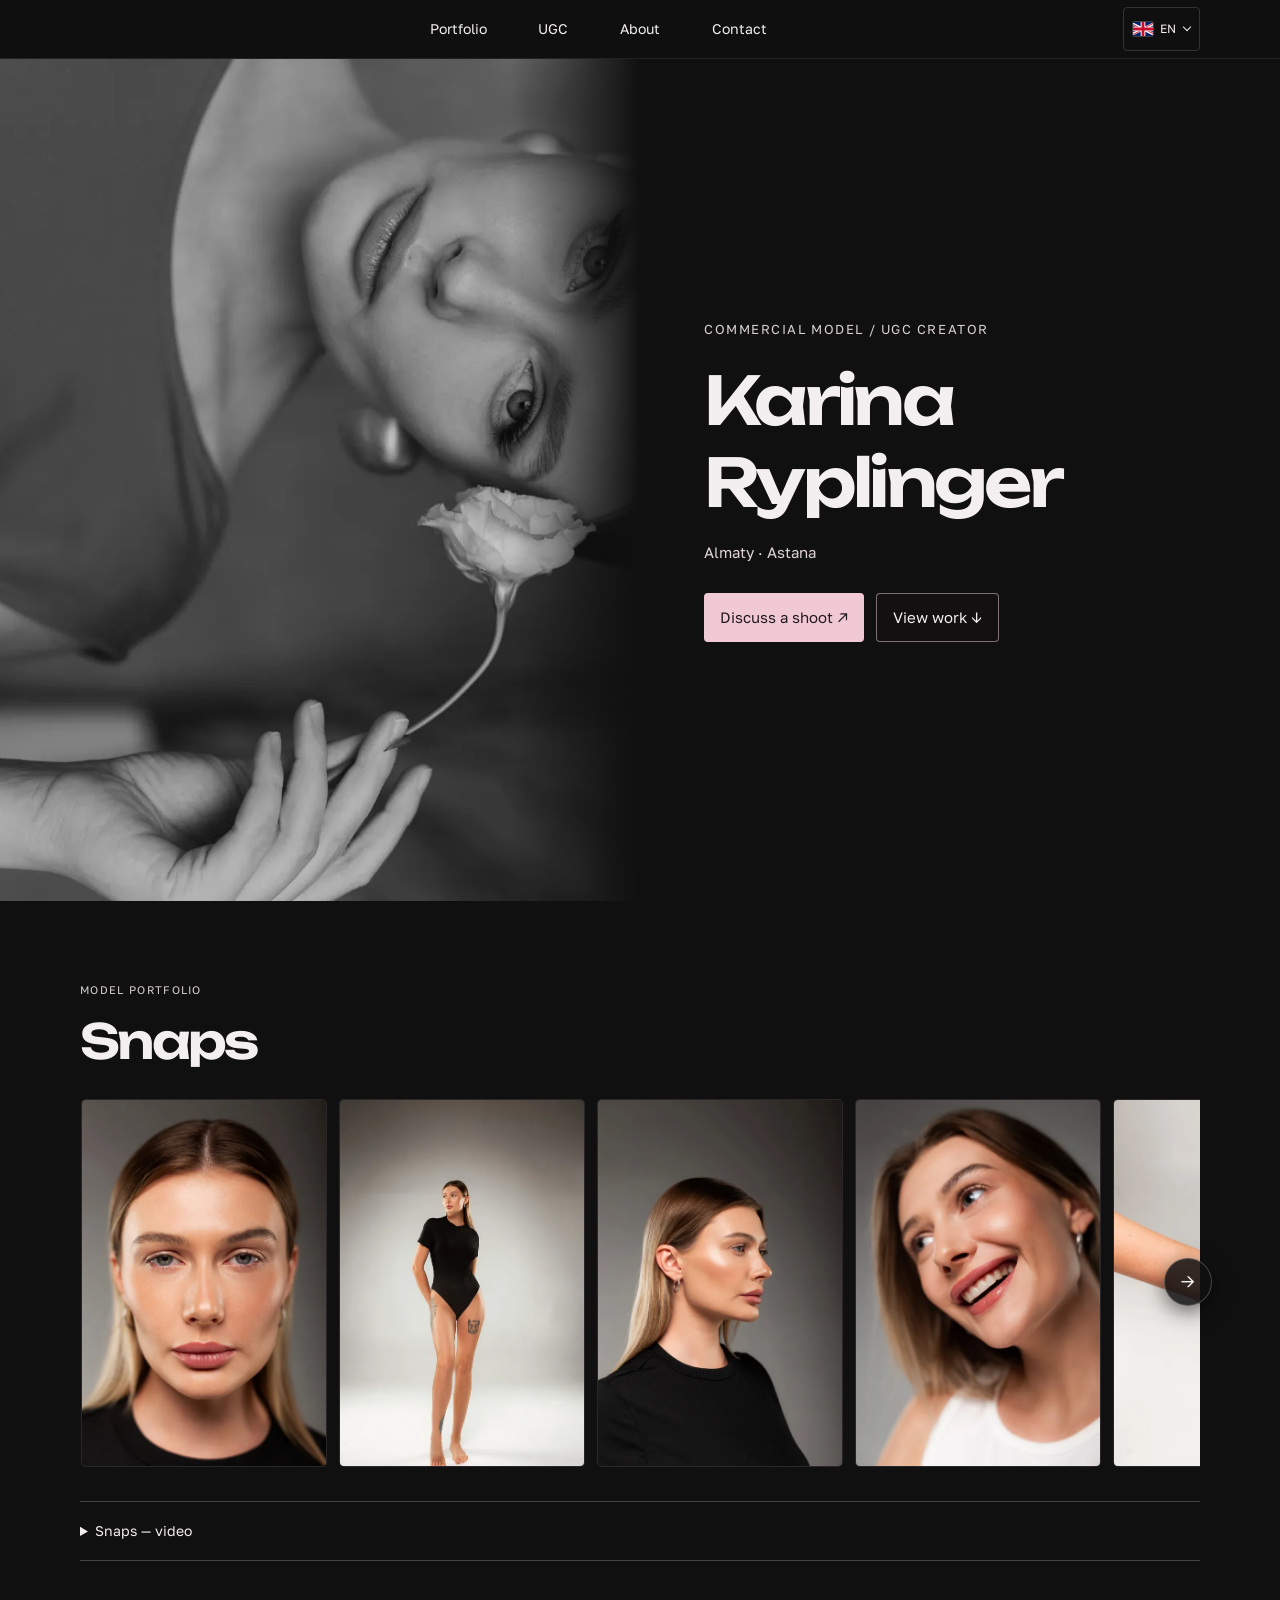
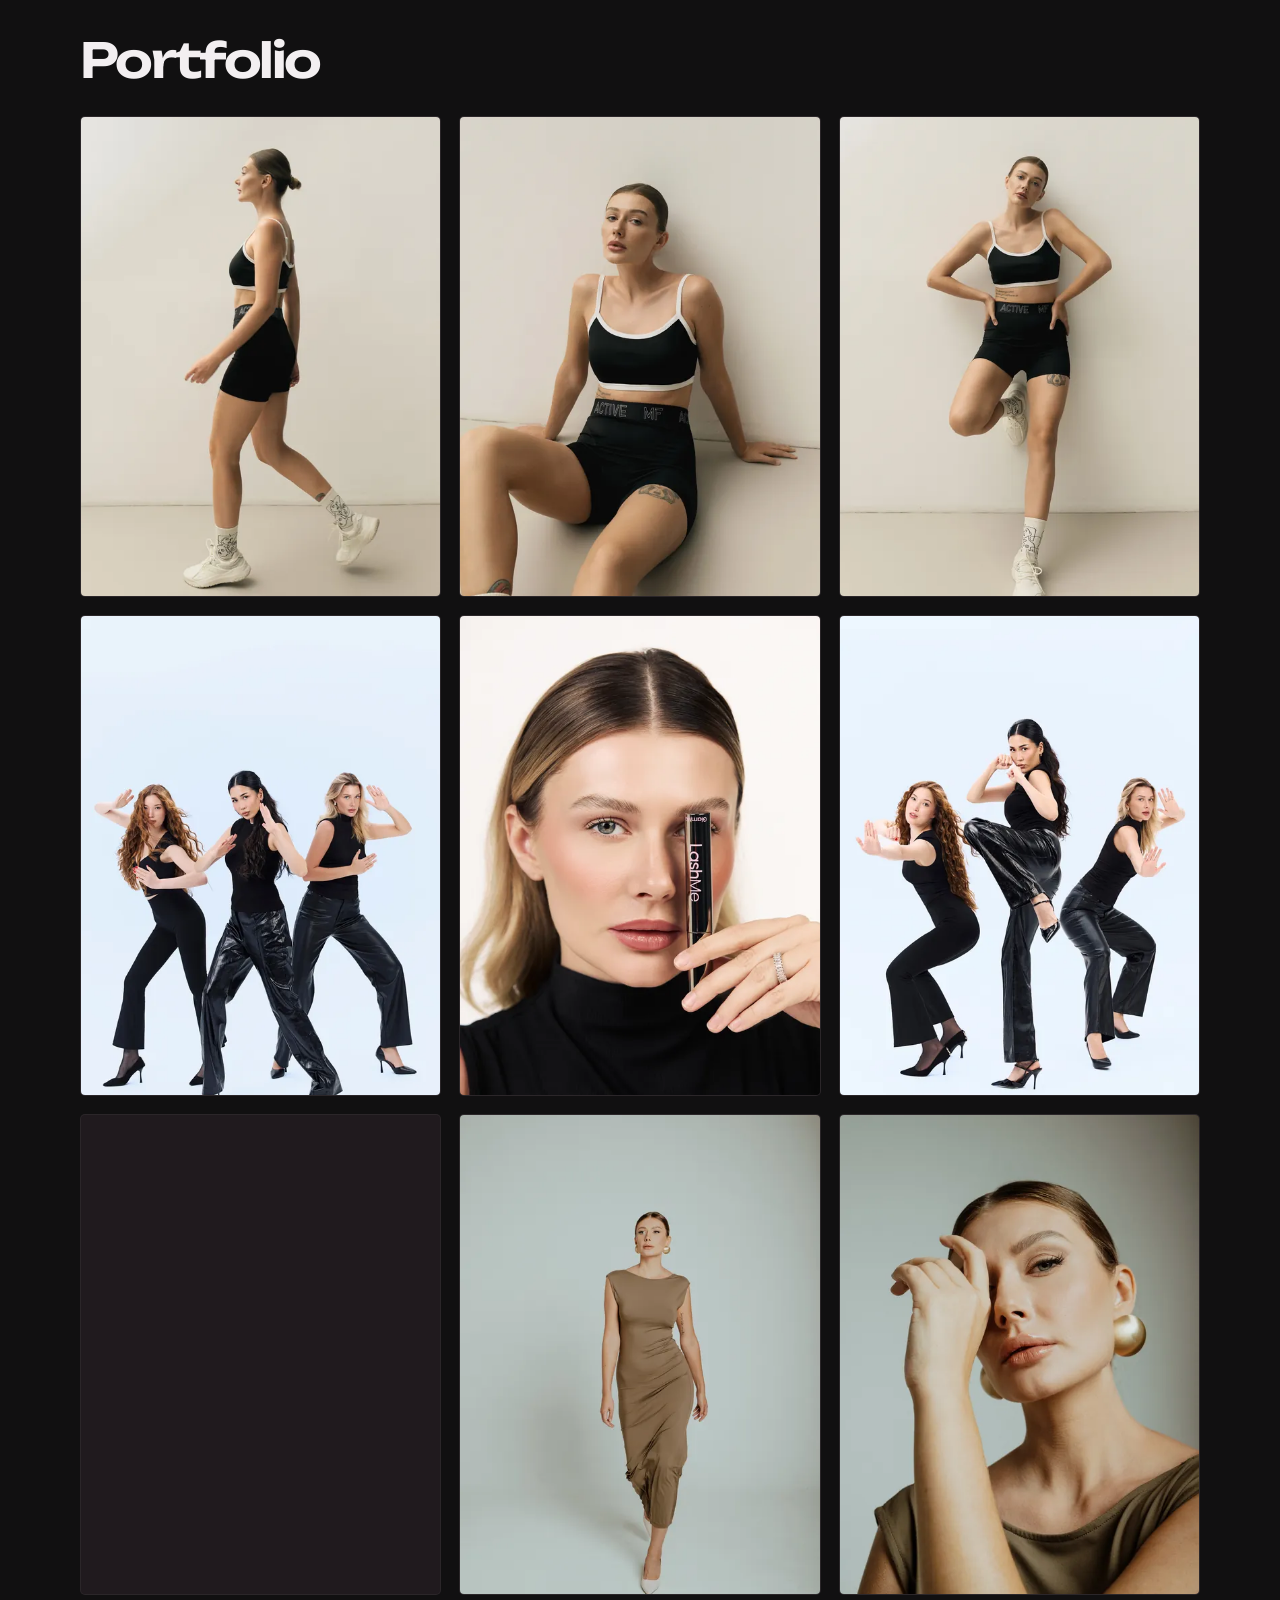
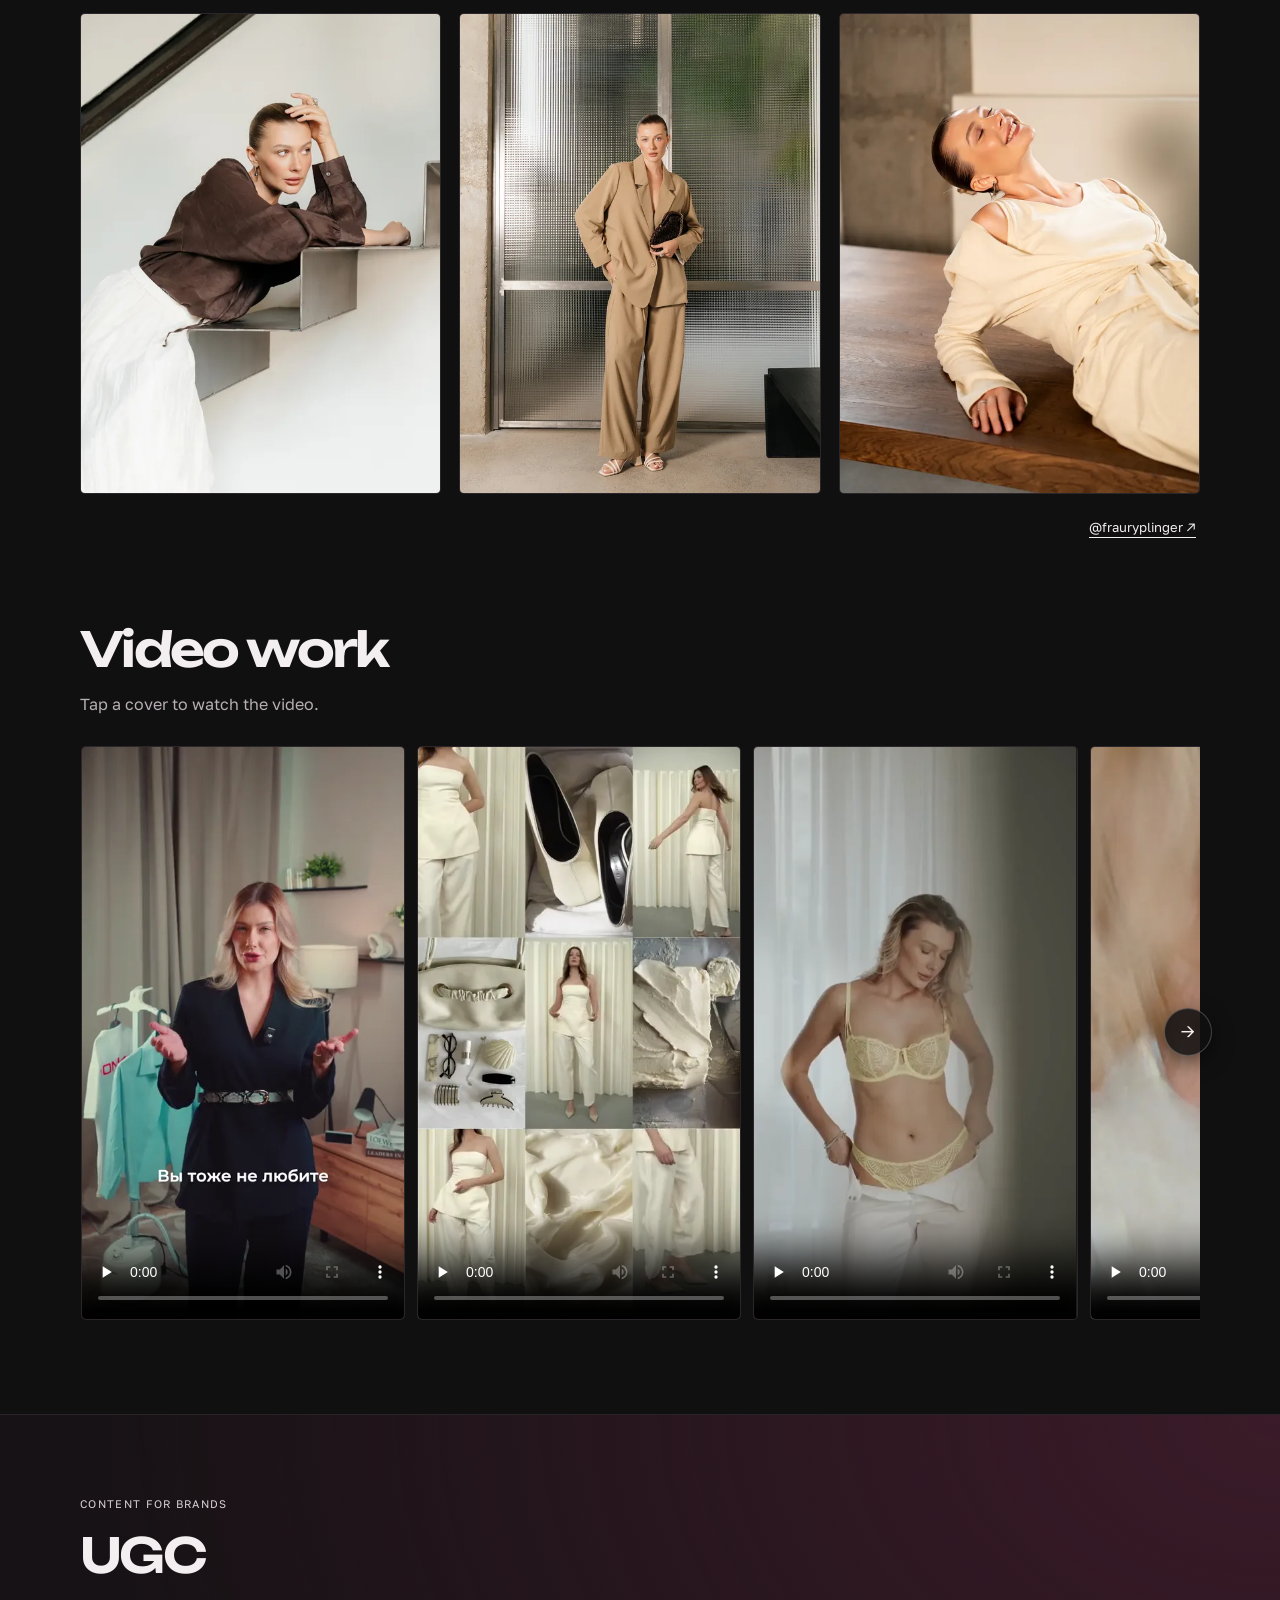
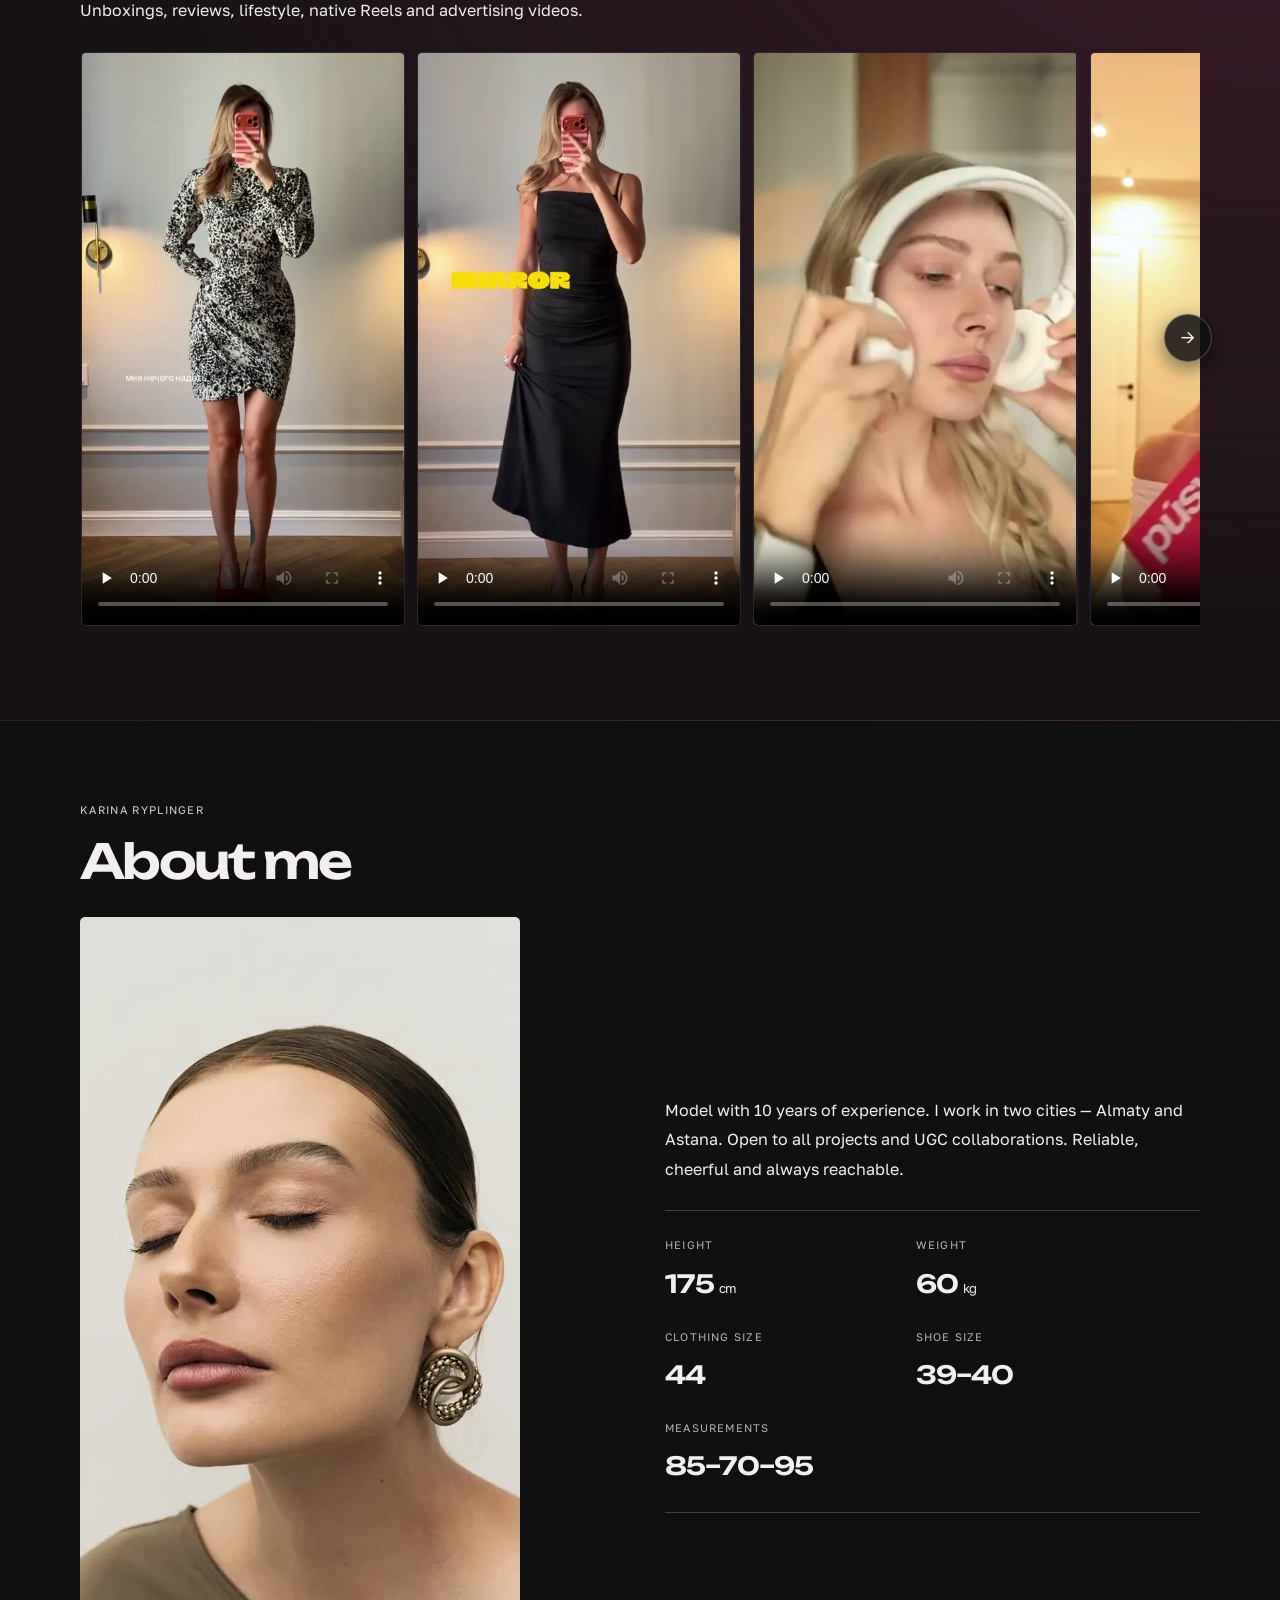
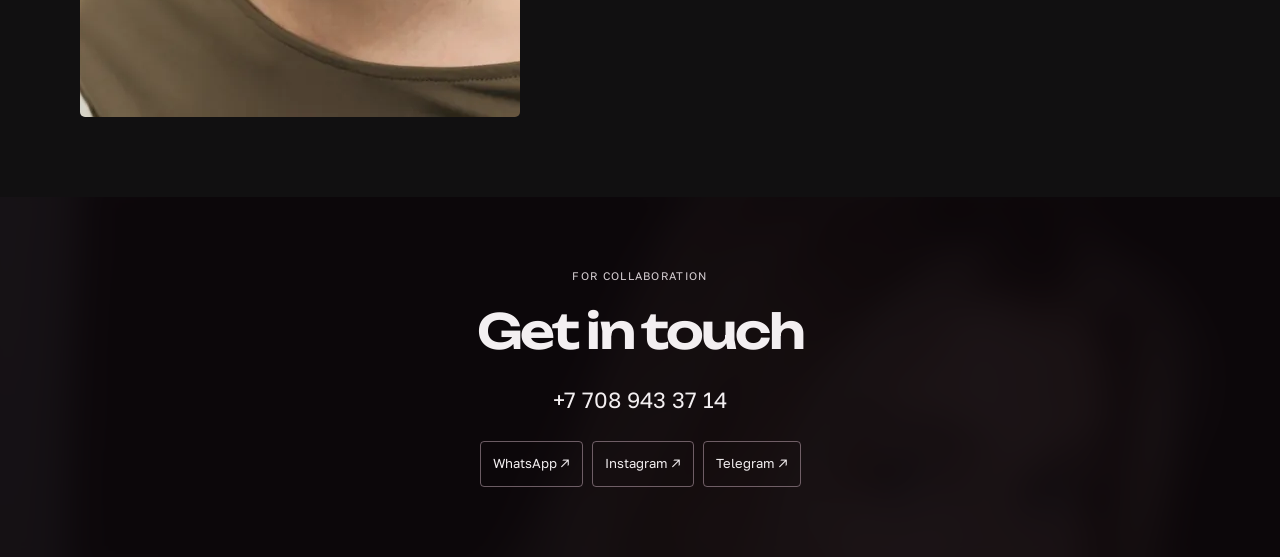
==== commit d444c23c: "ZARDOZI-Video (IMG_9423) ans Ende von „Работы в видео“ verschoben Co-Authored-By: Claude Opus 5.5 <n" ====
--- a/en/index.html
+++ b/en/index.html
@@ -55,13 +55,13 @@
 
 <!-- VIDEO -->
 <div class="section-heading subsection"><h2>Video work</h2><p class="muted">Tap a cover to watch the video.</p></div>
-<div class="strip video-strip" aria-label="Portfolio videos" tabindex="0"><figure class="card video-card has-video"><video src="../video/portfolio-video-01.mp4" poster="../img/video/portfolio-video-01.webp" controls playsinline preload="none" width="720" height="1290" aria-label="Portfolio video 1"></video></figure><figure class="card video-card has-video"><video src="../video/portfolio-video-02.mp4" poster="../img/video/portfolio-video-02.webp" controls playsinline preload="none" width="720" height="1290" aria-label="Portfolio video 2"></video></figure><figure class="card video-card has-video"><video src="../video/portfolio-video-03.mp4" poster="../img/video/portfolio-video-03.webp" controls playsinline preload="none" width="720" height="1290" aria-label="Portfolio video 3"></video></figure><figure class="card video-card has-video"><video src="../video/portfolio-video-04.mp4" poster="../img/video/portfolio-video-04.webp" controls playsinline preload="none" width="720" height="1290" aria-label="Portfolio video 4"></video></figure><figure class="card video-card has-video"><video src="../video/portfolio-video-05.mp4" poster="../img/video/portfolio-video-05.webp" controls playsinline preload="none" width="720" height="1290" aria-label="Portfolio video 5"></video></figure><figure class="card video-card has-video"><video src="../video/portfolio-video-06.mp4" poster="../img/video/portfolio-video-06.webp" controls playsinline preload="none" width="720" height="1290" aria-label="Portfolio video 6"></video></figure><figure class="card video-card has-video"><video src="../video/portfolio-video-07.mp4" poster="../img/video/portfolio-video-07.webp" controls playsinline preload="none" width="720" height="1290" aria-label="Portfolio video 7"></video></figure><figure class="card video-card has-video"><video src="../video/portfolio-video-08.mp4" poster="../img/video/portfolio-video-08.webp" controls playsinline preload="none" width="720" height="1290" aria-label="Portfolio video 8"></video></figure><figure class="card video-card has-video"><video src="../video/portfolio-video-09.mp4" poster="../img/video/portfolio-video-09.webp" controls playsinline preload="none" width="720" height="1290" aria-label="Portfolio video 9"></video></figure><figure class="card video-card has-video"><video src="../video/portfolio-video-10.mp4" poster="../img/video/portfolio-video-10.webp" controls playsinline preload="none" width="720" height="1290" aria-label="Portfolio video 10"></video></figure><figure class="card video-card has-video"><video src="../video/portfolio-video-11.mp4" poster="../img/video/portfolio-video-11.webp" controls playsinline preload="none" width="720" height="1290" aria-label="Portfolio video 11"></video></figure><figure class="card video-card has-video"><video src="../video/portfolio-video-13.mp4" poster="../img/video/portfolio-video-13.webp" controls playsinline preload="none" width="720" height="1290" aria-label="Portfolio video 12"></video></figure><figure class="card video-card has-video"><video src="../video/portfolio-video-15.mp4" poster="../img/video/portfolio-video-15.webp" controls playsinline preload="none" width="720" height="1290" aria-label="Portfolio video 13"></video></figure><figure class="card video-card has-video"><video src="../video/portfolio-video-16.mp4" poster="../img/video/portfolio-video-16.webp" controls playsinline preload="none" width="720" height="1290" aria-label="Portfolio video 14"></video></figure><figure class="card video-card has-video"><video src="../video/portfolio-video-17.mp4" poster="../img/video/portfolio-video-17.webp" controls playsinline preload="none" width="720" height="1290" aria-label="Portfolio video 15"></video></figure><figure class="card video-card has-video"><video src="../video/portfolio-video-18.mp4" poster="../img/video/portfolio-video-18.webp" controls playsinline preload="none" width="720" height="1290" aria-label="Portfolio video 16"></video></figure><figure class="card video-card has-video"><video src="../video/portfolio-video-19.mp4" poster="../img/video/portfolio-video-19.webp" controls playsinline preload="none" width="720" height="1290" aria-label="Portfolio video 17"></video></figure><figure class="card video-card has-video"><video src="../video/portfolio-video-21.mp4" poster="../img/video/portfolio-video-21.webp" controls playsinline preload="none" width="720" height="1290" aria-label="Portfolio video 18"></video></figure><figure class="card video-card has-video"><video src="../video/portfolio-video-22.mp4" poster="../img/video/portfolio-video-22.webp" controls playsinline preload="none" width="720" height="1290" aria-label="Portfolio video 19"></video></figure></div>
+<div class="strip video-strip" aria-label="Portfolio videos" tabindex="0"><figure class="card video-card has-video"><video src="../video/portfolio-video-01.mp4" poster="../img/video/portfolio-video-01.webp" controls playsinline preload="none" width="720" height="1290" aria-label="Portfolio video 1"></video></figure><figure class="card video-card has-video"><video src="../video/portfolio-video-02.mp4" poster="../img/video/portfolio-video-02.webp" controls playsinline preload="none" width="720" height="1290" aria-label="Portfolio video 2"></video></figure><figure class="card video-card has-video"><video src="../video/portfolio-video-04.mp4" poster="../img/video/portfolio-video-04.webp" controls playsinline preload="none" width="720" height="1290" aria-label="Portfolio video 3"></video></figure><figure class="card video-card has-video"><video src="../video/portfolio-video-05.mp4" poster="../img/video/portfolio-video-05.webp" controls playsinline preload="none" width="720" height="1290" aria-label="Portfolio video 4"></video></figure><figure class="card video-card has-video"><video src="../video/portfolio-video-06.mp4" poster="../img/video/portfolio-video-06.webp" controls playsinline preload="none" width="720" height="1290" aria-label="Portfolio video 5"></video></figure><figure class="card video-card has-video"><video src="../video/portfolio-video-07.mp4" poster="../img/video/portfolio-video-07.webp" controls playsinline preload="none" width="720" height="1290" aria-label="Portfolio video 6"></video></figure><figure class="card video-card has-video"><video src="../video/portfolio-video-08.mp4" poster="../img/video/portfolio-video-08.webp" controls playsinline preload="none" width="720" height="1290" aria-label="Portfolio video 7"></video></figure><figure class="card video-card has-video"><video src="../video/portfolio-video-09.mp4" poster="../img/video/portfolio-video-09.webp" controls playsinline preload="none" width="720" height="1290" aria-label="Portfolio video 8"></video></figure><figure class="card video-card has-video"><video src="../video/portfolio-video-10.mp4" poster="../img/video/portfolio-video-10.webp" controls playsinline preload="none" width="720" height="1290" aria-label="Portfolio video 9"></video></figure><figure class="card video-card has-video"><video src="../video/portfolio-video-11.mp4" poster="../img/video/portfolio-video-11.webp" controls playsinline preload="none" width="720" height="1290" aria-label="Portfolio video 10"></video></figure><figure class="card video-card has-video"><video src="../video/portfolio-video-13.mp4" poster="../img/video/portfolio-video-13.webp" controls playsinline preload="none" width="720" height="1290" aria-label="Portfolio video 11"></video></figure><figure class="card video-card has-video"><video src="../video/portfolio-video-15.mp4" poster="../img/video/portfolio-video-15.webp" controls playsinline preload="none" width="720" height="1290" aria-label="Portfolio video 12"></video></figure><figure class="card video-card has-video"><video src="../video/portfolio-video-16.mp4" poster="../img/video/portfolio-video-16.webp" controls playsinline preload="none" width="720" height="1290" aria-label="Portfolio video 13"></video></figure><figure class="card video-card has-video"><video src="../video/portfolio-video-17.mp4" poster="../img/video/portfolio-video-17.webp" controls playsinline preload="none" width="720" height="1290" aria-label="Portfolio video 14"></video></figure><figure class="card video-card has-video"><video src="../video/portfolio-video-18.mp4" poster="../img/video/portfolio-video-18.webp" controls playsinline preload="none" width="720" height="1290" aria-label="Portfolio video 15"></video></figure><figure class="card video-card has-video"><video src="../video/portfolio-video-19.mp4" poster="../img/video/portfolio-video-19.webp" controls playsinline preload="none" width="720" height="1290" aria-label="Portfolio video 16"></video></figure><figure class="card video-card has-video"><video src="../video/portfolio-video-21.mp4" poster="../img/video/portfolio-video-21.webp" controls playsinline preload="none" width="720" height="1290" aria-label="Portfolio video 17"></video></figure><figure class="card video-card has-video"><video src="../video/portfolio-video-22.mp4" poster="../img/video/portfolio-video-22.webp" controls playsinline preload="none" width="720" height="1290" aria-label="Portfolio video 18"></video></figure><figure class="card video-card has-video"><video src="../video/portfolio-video-03.mp4" poster="../img/video/portfolio-video-03.webp" controls playsinline preload="none" width="720" height="1290" aria-label="Portfolio video 19"></video></figure></div>
 </section>
 
 <!-- UGC -->
 <section class="section section-tint" id="ugc"><div class="wrap">
 <div class="section-heading"><p class="eyebrow">Content for brands</p><h2>UGC</h2><p>Unboxings, reviews, lifestyle, native Reels and advertising videos.</p></div>
-<div class="strip video-strip" aria-label="UGC videos" tabindex="0"><figure class="card video-card has-video"><video src="../video/ugc-01.mp4" poster="../img/video/ugc-01.webp" controls playsinline preload="none" width="720" height="1290" aria-label="UGC video 1"></video></figure><figure class="card video-card has-video"><video src="../video/ugc-02.mp4" poster="../img/video/ugc-02.webp" controls playsinline preload="none" width="720" height="1290" aria-label="UGC video 2"></video></figure><figure class="card video-card has-video"><video src="../video/ugc-03.mp4" poster="../img/video/ugc-03.webp" controls playsinline preload="none" width="720" height="1290" aria-label="UGC video 3"></video></figure><figure class="card video-card has-video"><video src="../video/ugc-04.mp4" poster="../img/video/ugc-04.webp" controls playsinline preload="none" width="720" height="1290" aria-label="UGC video 4"></video></figure><figure class="card video-card has-video"><video src="../video/ugc-05.mp4" poster="../img/video/ugc-05.webp" controls playsinline preload="none" width="720" height="1290" aria-label="UGC video 5"></video></figure><figure class="card video-card has-video"><video src="../video/ugc-06.mp4" poster="../img/video/ugc-06.webp" controls playsinline preload="none" width="720" height="1290" aria-label="UGC video 6"></video></figure><figure class="card video-card has-video"><video src="../video/ugc-07.mp4" poster="../img/video/ugc-07.webp" controls playsinline preload="none" width="720" height="1290" aria-label="UGC video 7"></video></figure><figure class="card video-card has-video"><video src="../video/ugc-08.mp4" poster="../img/video/ugc-08.webp" controls playsinline preload="none" width="720" height="1290" aria-label="UGC video 8"></video></figure><figure class="card video-card has-video"><video src="../video/ugc-09.mp4" poster="../img/video/ugc-09.webp" controls playsinline preload="none" width="720" height="1290" aria-label="UGC video 9"></video></figure><figure class="card video-card has-video"><video src="../video/ugc-10.mp4" poster="../img/video/ugc-10.webp" controls playsinline preload="none" width="720" height="1290" aria-label="UGC video 10"></video></figure><figure class="card video-card has-video"><video src="../video/ugc-11.mp4" poster="../img/video/ugc-11.webp" controls playsinline preload="none" width="720" height="1290" aria-label="UGC video 11"></video></figure><figure class="card video-card has-video"><video src="../video/ugc-12.mp4" poster="../img/video/ugc-12.webp" controls playsinline preload="none" width="720" height="1290" aria-label="UGC video 12"></video></figure><figure class="card video-card has-video"><video src="../video/ugc-13.mp4" poster="../img/video/ugc-13.webp" controls playsinline preload="none" width="720" height="1290" aria-label="UGC video 13"></video></figure><figure class="card video-card has-video"><video src="../video/ugc-14.mp4" poster="../img/video/ugc-14.webp" controls playsinline preload="none" width="720" height="1290" aria-label="UGC video 14"></video></figure></div>
+<div class="strip video-strip" aria-label="UGC videos" tabindex="0"><figure class="card video-card has-video"><video src="../video/ugc-01.mp4" poster="../img/video/ugc-01.webp" controls playsinline preload="none" width="720" height="1290" aria-label="UGC video 1"></video></figure><figure class="card video-card has-video"><video src="../video/ugc-02.mp4" poster="../img/video/ugc-02.webp" controls playsinline preload="none" width="720" height="1290" aria-label="UGC video 2"></video></figure><figure class="card video-card has-video"><video src="../video/ugc-03.mp4" poster="../img/video/ugc-03.webp" controls playsinline preload="none" width="720" height="1290" aria-label="UGC video 3"></video></figure><figure class="card video-card has-video"><video src="../video/ugc-04.mp4" poster="../img/video/ugc-04.webp" controls playsinline preload="none" width="720" height="1290" aria-label="UGC video 4"></video></figure><figure class="card video-card has-video"><video src="../video/ugc-05.mp4" poster="../img/video/ugc-05.webp" controls playsinline preload="none" width="720" height="1290" aria-label="UGC video 5"></video></figure><figure class="card video-card has-video"><video src="../video/ugc-06.mp4" poster="../img/video/ugc-06.webp" controls playsinline preload="none" width="720" height="1290" aria-label="UGC video 6"></video></figure><figure class="card video-card has-video"><video src="../video/ugc-07.mp4" poster="../img/video/ugc-07.webp" controls playsinline preload="none" width="720" height="1290" aria-label="UGC video 7"></video></figure><figure class="card video-card has-video"><video src="../video/ugc-08.mp4" poster="../img/video/ugc-08.webp" controls playsinline preload="none" width="720" height="1290" aria-label="UGC video 8"></video></figure><figure class="card video-card has-video"><video src="../video/ugc-09.mp4" poster="../img/video/ugc-09.webp" controls playsinline preload="none" width="720" height="1290" aria-label="UGC video 9"></video></figure><figure class="card video-card has-video"><video src="../video/ugc-10.mp4" poster="../img/video/ugc-10.webp" controls playsinline preload="none" width="720" height="1290" aria-label="UGC video 10"></video></figure><figure class="card video-card has-video"><video src="../video/ugc-11.mp4" poster="../img/video/ugc-11.webp" controls playsinline preload="none" width="720" height="1290" aria-label="UGC video 11"></video></figure><figure class="card video-card has-video"><video src="../video/ugc-12.mp4" poster="../img/video/ugc-12.webp" controls playsinline preload="none" width="720" height="1290" aria-label="UGC video 12"></video></figure><figure class="card video-card has-video"><video src="../video/ugc-13.mp4" poster="../img/video/ugc-13.webp" controls playsinline preload="none" width="720" height="1290" aria-label="UGC video 13"></video></figure><figure class="card video-card has-video"><video src="../video/ugc-14.mp4" poster="../img/video/ugc-14.webp" controls playsinline preload="none" width="720" height="1290" aria-label="UGC video 14"></video></figure><figure class="card video-card has-video"><video src="../video/ugc-15.mp4" poster="../img/video/ugc-15.webp" controls playsinline preload="none" width="720" height="1290" aria-label="UGC video 15"></video></figure></div>
 </div></section>
 
 <!-- ABOUT / ОБО МНЕ -->
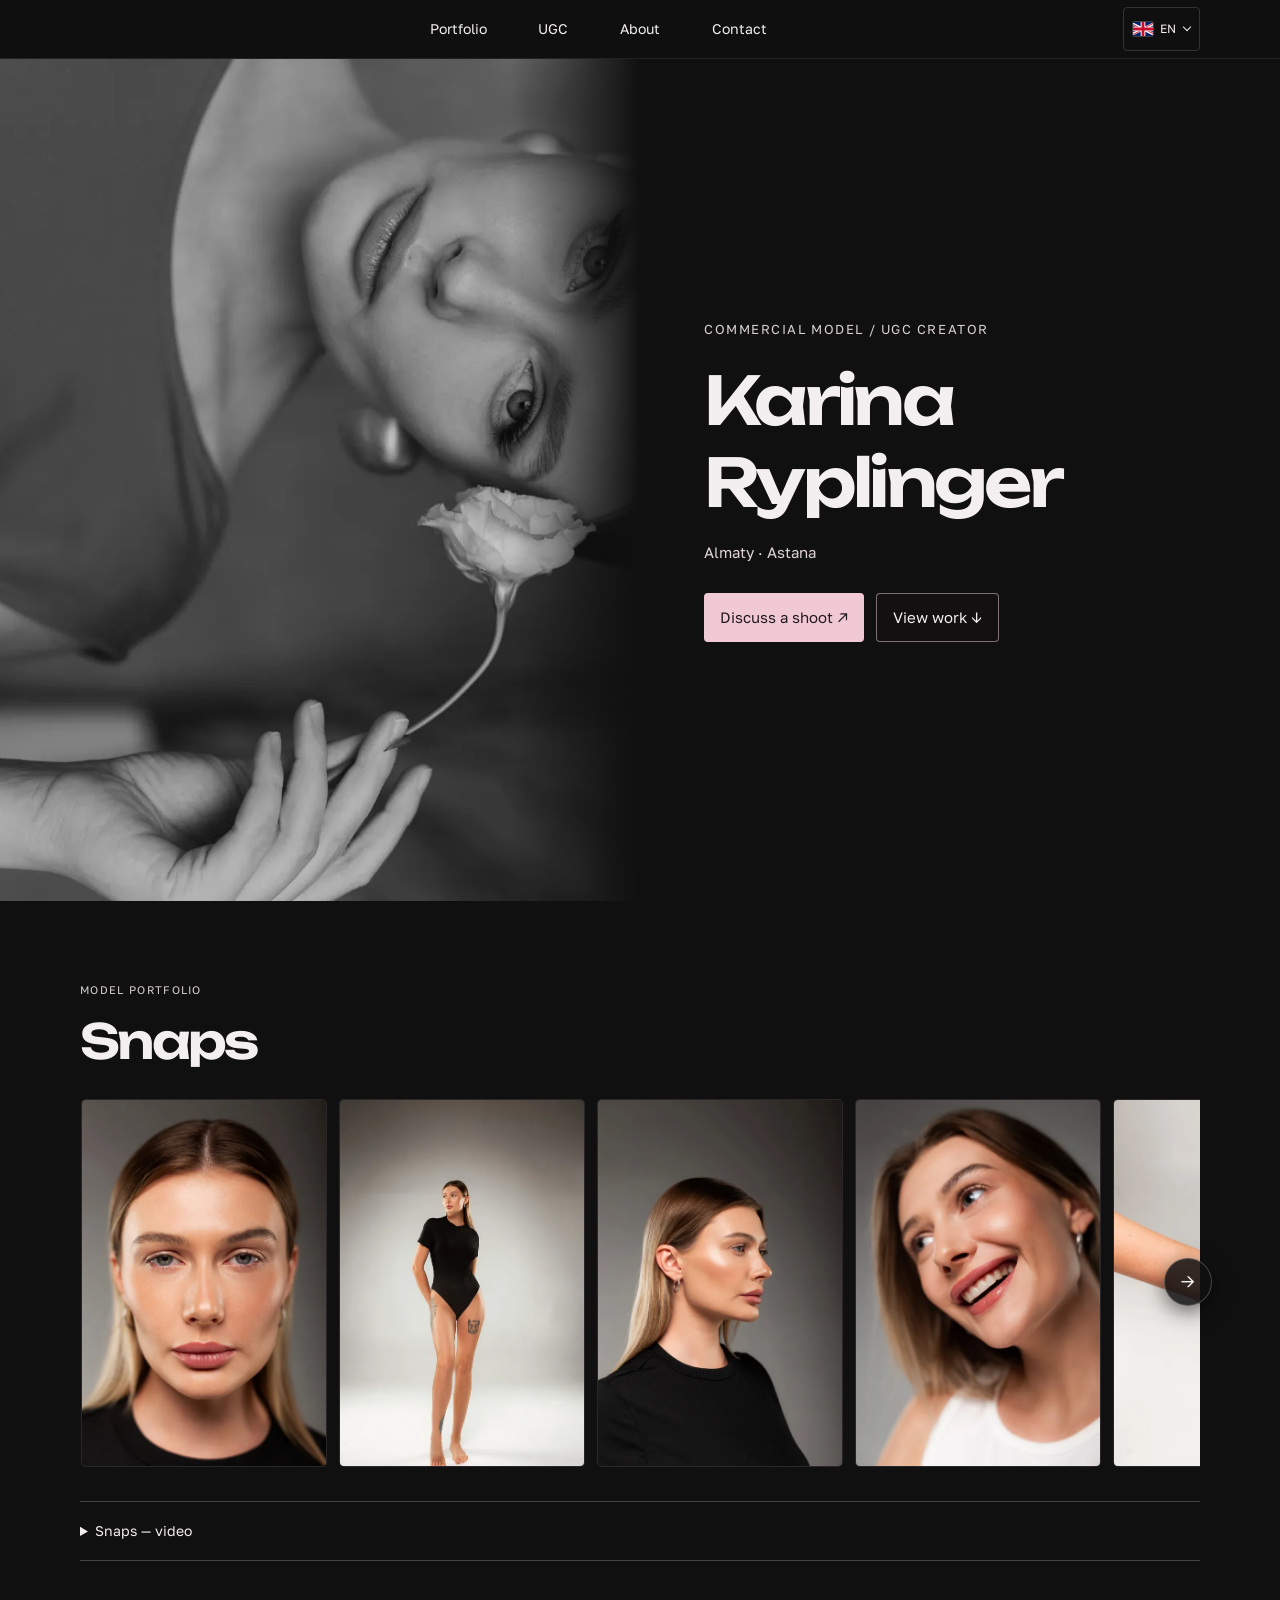
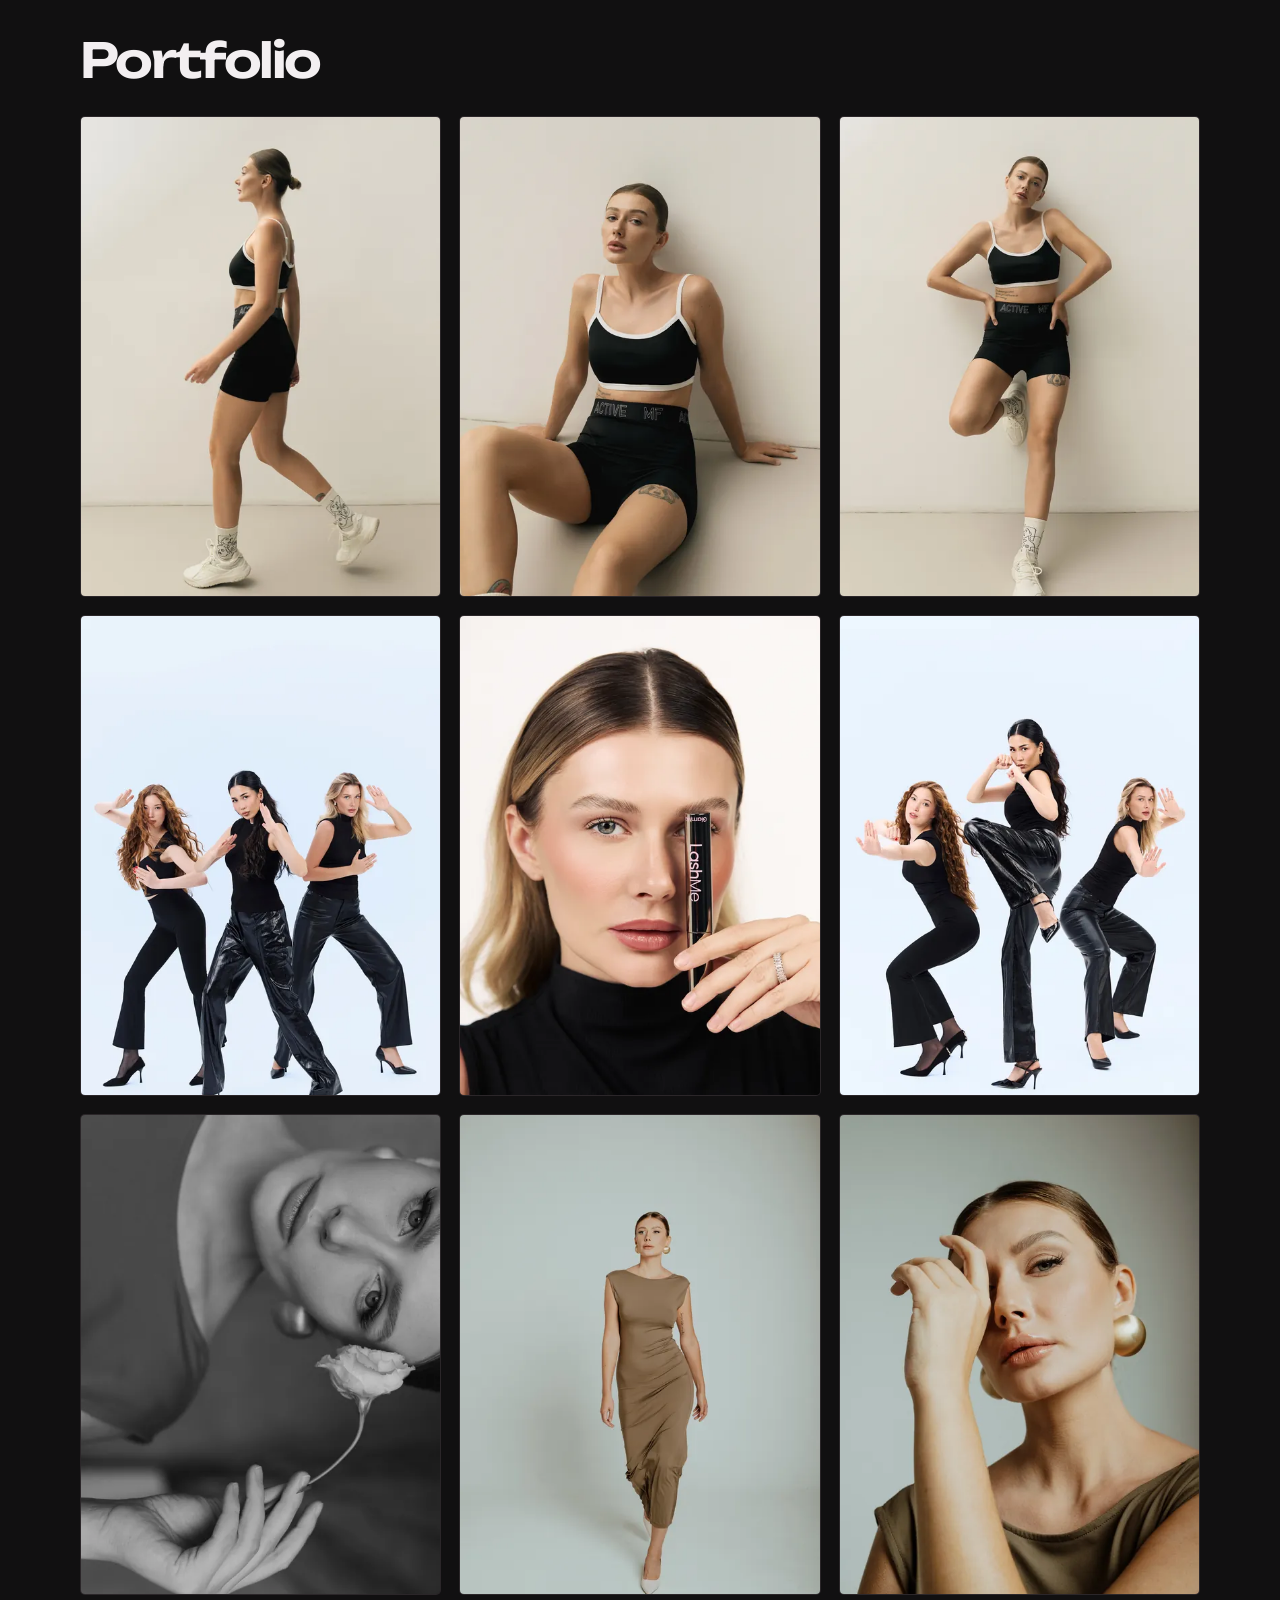
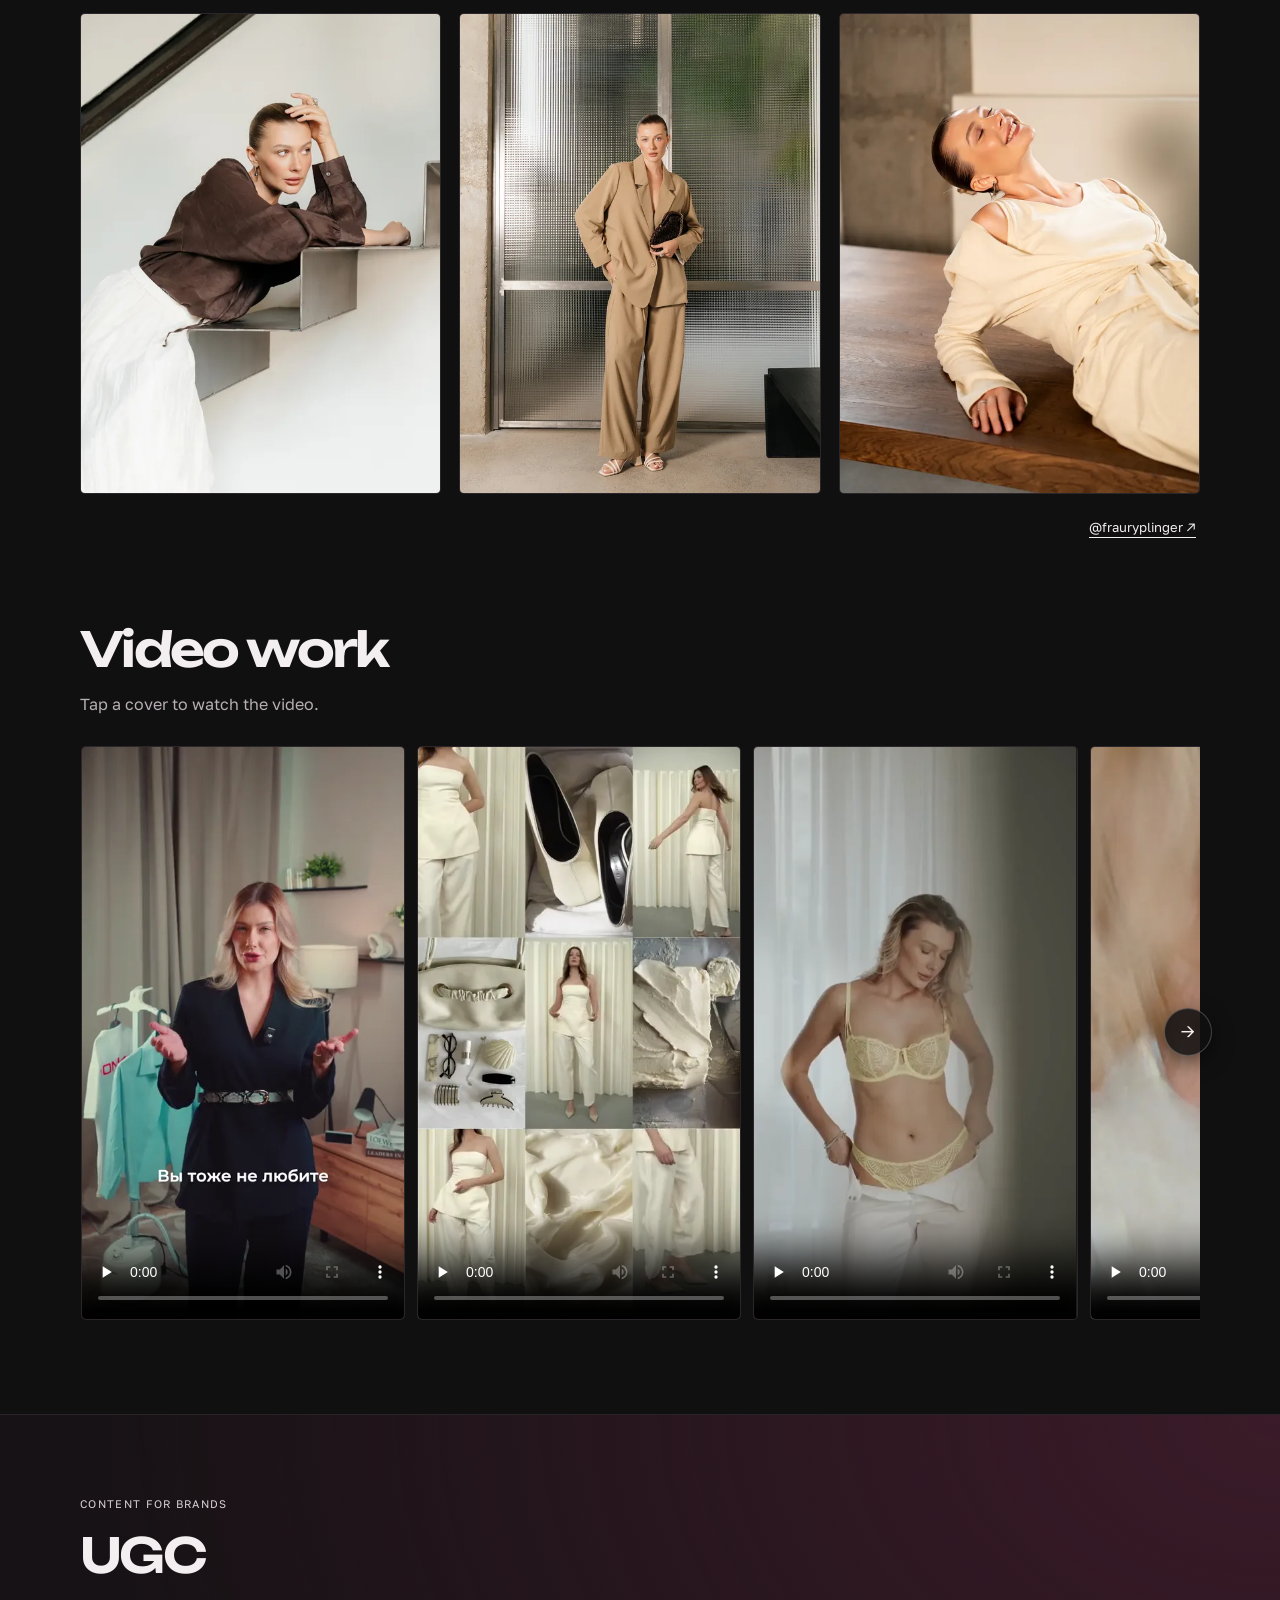
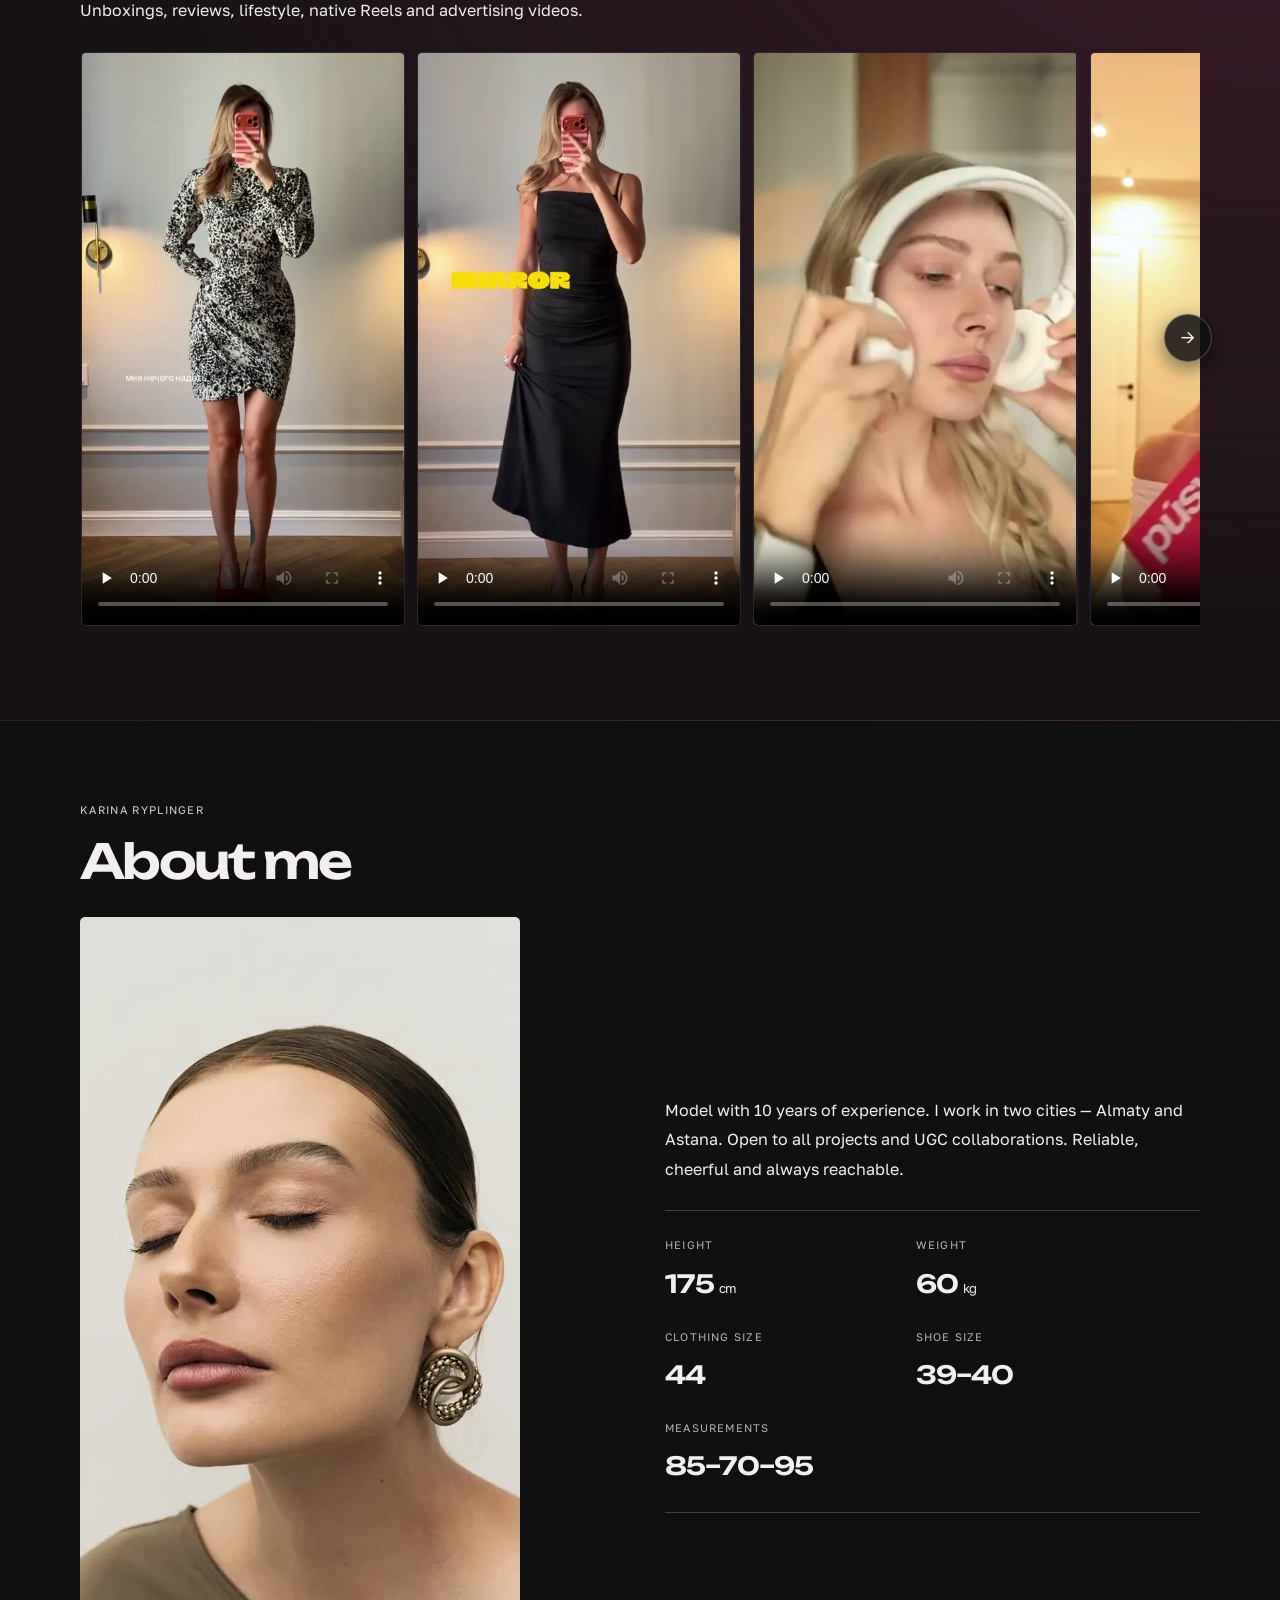
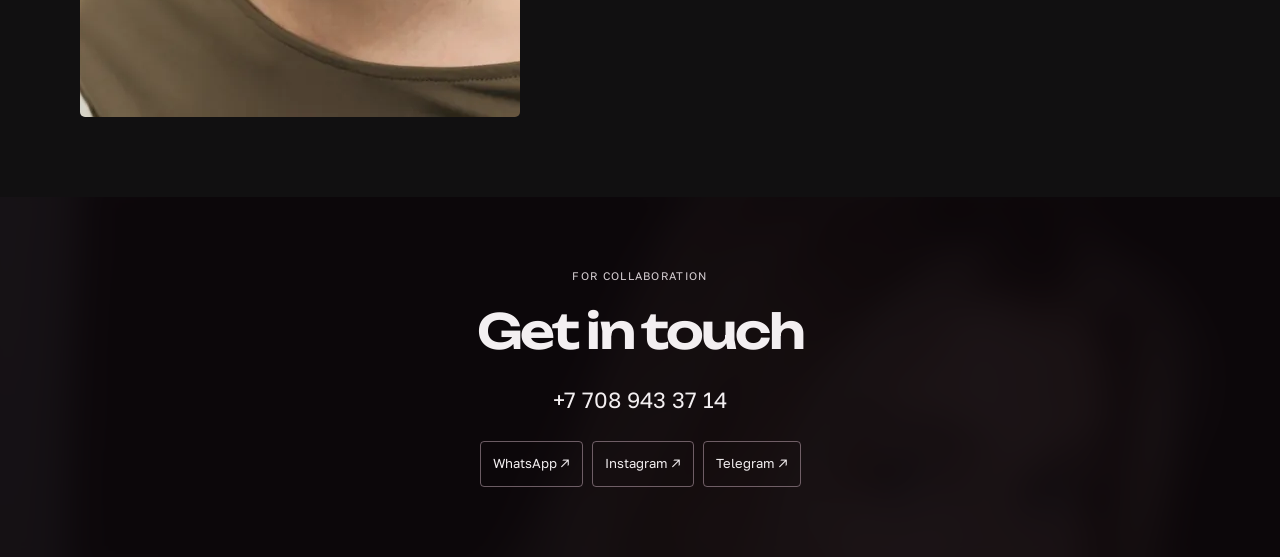
==== commit ae571aad: "Video-Beschreibungen (ru/en/kk) und Geo-Tags ergänzt (unsichtbar) Co-Authored-By: Claude Opus 5.5 <n" ====
--- a/en/index.html
+++ b/en/index.html
@@ -5,22 +5,35 @@
 <meta name="viewport" content="width=device-width,initial-scale=1,viewport-fit=cover">
 <meta name="theme-color" content="#111011">
 <meta name="color-scheme" content="dark">
-<title>Karina Ryplinger — model / UGC creator</title>
-<meta name="description" content="Commercial model and UGC creator based in Almaty and Astana. Photos, snaps and contacts for collaboration.">
+<title>Karina Ryplinger — Model & UGC Creator | Almaty, Astana, Kazakhstan</title>
+<meta name="description" content="Commercial model and UGC creator Karina Ryplinger: fashion, beauty and advertising shoots, catalogues, UGC videos and Reels for brands. Based in Almaty and Astana, available across Kazakhstan.">
 <link rel="canonical" href="https://karinamodel.com/en/">
 <link rel="alternate" hreflang="ru" href="https://karinamodel.com/">
 <link rel="alternate" hreflang="en" href="https://karinamodel.com/en/">
 <link rel="alternate" hreflang="kk" href="https://karinamodel.com/kk/">
 <link rel="alternate" hreflang="x-default" href="https://karinamodel.com/">
-<meta property="og:type" content="website">
+<meta name="author" content="Karina Ryplinger">
+<meta name="geo.region" content="KZ">
+<meta name="geo.placename" content="Almaty; Astana; Kazakhstan">
+<meta name="robots" content="index,follow,max-image-preview:large,max-video-preview:-1">
+<meta property="og:type" content="profile">
+<meta property="og:site_name" content="Karina Ryplinger">
 <meta property="og:locale" content="en_US">
-<meta property="og:title" content="Karina Ryplinger — model / UGC creator">
-<meta property="og:description" content="Commercial model and UGC creator based in Almaty and Astana. Photos, snaps and contacts for collaboration.">
+<meta property="og:locale:alternate" content="ru_RU"><meta property="og:locale:alternate" content="kk_KZ">
+<meta property="og:title" content="Karina Ryplinger — Model & UGC Creator | Almaty, Astana, Kazakhstan">
+<meta property="og:description" content="Commercial model and UGC creator Karina Ryplinger: fashion, beauty and advertising shoots, catalogues, UGC videos and Reels for brands. Based in Almaty and Astana, available across Kazakhstan.">
 <meta property="og:url" content="https://karinamodel.com/en/">
 <meta property="og:image" content="https://karinamodel.com/img/og-image.jpg">
 <meta property="og:image:width" content="799">
 <meta property="og:image:height" content="1200">
+<meta property="og:image:alt" content="Karina Ryplinger — model and UGC creator, Almaty and Astana">
+<meta property="profile:first_name" content="Karina">
+<meta property="profile:last_name" content="Ryplinger">
 <meta name="twitter:card" content="summary_large_image">
+<meta name="twitter:title" content="Karina Ryplinger — Model & UGC Creator | Almaty, Astana, Kazakhstan">
+<meta name="twitter:description" content="Commercial model and UGC creator Karina Ryplinger: fashion, beauty and advertising shoots, catalogues, UGC videos and Reels for brands. Based in Almaty and Astana, available across Kazakhstan.">
+<meta name="twitter:image" content="https://karinamodel.com/img/og-image.jpg">
+<script type="application/ld+json">{"@context":"https://schema.org","@graph":[{"@type":"Person","@id":"https://karinamodel.com/#karina","name":"Karina Ryplinger","alternateName":["Карина Рыплингер","Karina Ryplinger","frauryplinger"],"jobTitle":"Commercial model and UGC creator","description":"Commercial model and UGC creator Karina Ryplinger: fashion, beauty and advertising shoots, catalogues, UGC videos and Reels for brands. Based in Almaty and Astana, available across Kazakhstan.","url":"https://karinamodel.com/en/","image":"https://karinamodel.com/img/photo/pdf-01-01.webp","telephone":"+77089433714","sameAs":["https://www.instagram.com/frauryplinger/","https://t.me/ryplinger","https://wa.me/77089433714"],"homeLocation":[{"@type":"City","name":"Almaty"},{"@type":"City","name":"Astana"}],"areaServed":[{"@type":"City","name":"Almaty"},{"@type":"City","name":"Astana"},{"@type":"Country","name":"Kazakhstan"}],"height":{"@type":"QuantitativeValue","value":175,"unitCode":"CMT"},"weight":{"@type":"QuantitativeValue","value":60,"unitCode":"KGM"},"knowsAbout":["Commercial modeling","Fashion modeling","Beauty","Advertising photo and video shoots","Catalogue shoots","UGC content","Instagram Reels","Product videos","Unboxing","Skincare and cosmetics content"]},{"@type":"WebSite","@id":"https://karinamodel.com/#website","url":"https://karinamodel.com/","name":"Karina Ryplinger — Model & UGC Creator","inLanguage":["ru","en","kk"],"about":{"@id":"https://karinamodel.com/#karina"}},{"@type":"ProfilePage","@id":"https://karinamodel.com/en/#page","url":"https://karinamodel.com/en/","name":"Karina Ryplinger — Model & UGC Creator | Almaty, Astana, Kazakhstan","description":"Commercial model and UGC creator Karina Ryplinger: fashion, beauty and advertising shoots, catalogues, UGC videos and Reels for brands. Based in Almaty and Astana, available across Kazakhstan.","inLanguage":"en","isPartOf":{"@id":"https://karinamodel.com/#website"},"mainEntity":{"@id":"https://karinamodel.com/#karina"},"primaryImageOfPage":"https://karinamodel.com/img/og-image.jpg"}]}</script>
 <link rel="icon" href="../favicon.svg" type="image/svg+xml">
 <link rel="icon" href="../favicon-32.png" sizes="32x32" type="image/png">
 <link rel="apple-touch-icon" href="../apple-touch-icon.png">
@@ -47,7 +60,7 @@
 <section class="section wrap" id="portfolio">
 <div class="section-heading"><p class="eyebrow">Model portfolio</p><h2>Snaps</h2><p class="muted swipe-hint">Swipe through the photos →</p></div>
 <div class="strip snaps" aria-label="Karina&#x27;s snaps" tabindex="0"><figure class="card" data-viewer="true"><img src="../img/photo/pdf-03-01-800.webp" srcset="../img/photo/pdf-03-01-800.webp 533w, ../img/photo/pdf-03-01.webp 1046w" sizes="(min-width:1000px) 22vw, (min-width:650px) 31vw, 76vw" data-full="../img/photo/pdf-03-01.webp" alt="Front-facing portrait of Karina in a black T-shirt" width="533" height="800" loading="lazy" decoding="async"></figure><figure class="card" data-viewer="true"><img src="../img/photo/pdf-03-02-800.webp" srcset="../img/photo/pdf-03-02-800.webp 533w, ../img/photo/pdf-03-02.webp 1067w" sizes="(min-width:1000px) 22vw, (min-width:650px) 31vw, 76vw" data-full="../img/photo/pdf-03-02.webp" alt="Karina in a black bodysuit, full length" width="533" height="800" loading="lazy" decoding="async"></figure><figure class="card" data-viewer="true"><img src="../img/photo/pdf-03-03-800.webp" srcset="../img/photo/pdf-03-03-800.webp 572w, ../img/photo/pdf-03-03.webp 1143w" sizes="(min-width:1000px) 22vw, (min-width:650px) 31vw, 76vw" data-full="../img/photo/pdf-03-03.webp" alt="Karina in profile with her hair down" width="572" height="800" loading="lazy" decoding="async"></figure><figure class="card" data-viewer="true"><img src="../img/photo/pdf-04-01-800.webp" srcset="../img/photo/pdf-04-01-800.webp 533w, ../img/photo/pdf-04-01.webp 1067w" sizes="(min-width:1000px) 22vw, (min-width:650px) 31vw, 76vw" data-full="../img/photo/pdf-04-01.webp" alt="Karina smiling in a white top" width="533" height="800" loading="lazy" decoding="async"></figure><figure class="card" data-viewer="true"><img src="../img/photo/pdf-04-02-800.webp" srcset="../img/photo/pdf-04-02-800.webp 533w, ../img/photo/pdf-04-02.webp 1067w" sizes="(min-width:1000px) 22vw, (min-width:650px) 31vw, 76vw" data-full="../img/photo/pdf-04-02.webp" alt="Karina&#x27;s hand against a light background" width="533" height="800" loading="lazy" decoding="async"></figure><figure class="card" data-viewer="true"><img src="../img/photo/pdf-04-03-800.webp" srcset="../img/photo/pdf-04-03-800.webp 533w, ../img/photo/pdf-04-03.webp 1067w" sizes="(min-width:1000px) 22vw, (min-width:650px) 31vw, 76vw" data-full="../img/photo/pdf-04-03.webp" alt="Karina in a black bodysuit, front view" width="533" height="800" loading="lazy" decoding="async"></figure><figure class="card" data-viewer="true"><img src="../img/photo/pdf-05-01-800.webp" srcset="../img/photo/pdf-05-01-800.webp 534w, ../img/photo/pdf-05-01.webp 866w" sizes="(min-width:1000px) 22vw, (min-width:650px) 31vw, 76vw" data-full="../img/photo/pdf-05-01.webp" alt="Karina&#x27;s legs against a light background" width="534" height="800" loading="lazy" decoding="async"></figure><figure class="card" data-viewer="true"><img src="../img/photo/pdf-05-02-800.webp" srcset="../img/photo/pdf-05-02-800.webp 533w, ../img/photo/pdf-05-02.webp 1067w" sizes="(min-width:1000px) 22vw, (min-width:650px) 31vw, 76vw" data-full="../img/photo/pdf-05-02.webp" alt="Front-facing portrait of Karina in a white T-shirt" width="533" height="800" loading="lazy" decoding="async"></figure><figure class="card" data-viewer="true"><img src="../img/photo/pdf-05-03-800.webp" srcset="../img/photo/pdf-05-03-800.webp 533w, ../img/photo/pdf-05-03.webp 1044w" sizes="(min-width:1000px) 22vw, (min-width:650px) 31vw, 76vw" data-full="../img/photo/pdf-05-03.webp" alt="Karina in a black bodysuit, three-quarter view" width="533" height="800" loading="lazy" decoding="async"></figure></div>
-<details class="snap-video"><summary>Snaps — video</summary><div class="single-video"><figure class="card video-card has-video"><video src="../video/snaps-video-01.mp4" poster="../img/video/snaps-video-01.webp" controls playsinline preload="none" width="720" height="1290" aria-label="Snaps — video"></video></figure></div></details>
+<details class="snap-video"><summary>Snaps — video</summary><div class="single-video"><figure class="card video-card has-video"><video src="../video/snaps-video-01.mp4" poster="../img/video/snaps-video-01.webp" controls playsinline preload="none" width="720" height="1290" aria-label="Karina Ryplinger snaps: black top, grey background"></video></figure></div></details>
 
 <div class="section-heading subsection"><h2>Portfolio</h2></div>
 <div class="photo-grid"><figure class="card" data-viewer="true"><img src="../img/photo/pdf-06-01-800.webp" srcset="../img/photo/pdf-06-01-800.webp 534w, ../img/photo/pdf-06-01.webp 1067w" sizes="(min-width:1120px) 370px, 33vw" data-full="../img/photo/pdf-06-01.webp" alt="Karina in a sports set, in motion" width="534" height="800" loading="lazy" decoding="async"></figure><figure class="card" data-viewer="true"><img src="../img/photo/pdf-06-02-800.webp" srcset="../img/photo/pdf-06-02-800.webp 533w, ../img/photo/pdf-06-02.webp 1067w" sizes="(min-width:1120px) 370px, 33vw" data-full="../img/photo/pdf-06-02.webp" alt="Karina in a sports set sitting by a wall" width="533" height="800" loading="lazy" decoding="async"></figure><figure class="card" data-viewer="true"><img src="../img/photo/pdf-06-03-800.webp" srcset="../img/photo/pdf-06-03-800.webp 533w, ../img/photo/pdf-06-03.webp 1067w" sizes="(min-width:1120px) 370px, 33vw" data-full="../img/photo/pdf-06-03.webp" alt="Karina in a sports set and white sneakers" width="533" height="800" loading="lazy" decoding="async"></figure><figure class="card" data-viewer="true"><img src="../img/photo/pdf-20-01-800.webp" srcset="../img/photo/pdf-20-01-800.webp 533w, ../img/photo/pdf-20-01.webp 1067w" sizes="(min-width:1120px) 370px, 33vw" data-full="../img/photo/pdf-20-01.webp" alt="Karina with two models in black outfits" width="533" height="800" loading="lazy" decoding="async"></figure><figure class="card" data-viewer="true"><img src="../img/photo/pdf-20-02-800.webp" srcset="../img/photo/pdf-20-02-800.webp 533w, ../img/photo/pdf-20-02.webp 1067w" sizes="(min-width:1120px) 370px, 33vw" data-full="../img/photo/pdf-20-02.webp" alt="Portrait of Karina with a cosmetic product" width="533" height="800" loading="lazy" decoding="async"></figure><figure class="card" data-viewer="true"><img src="../img/photo/pdf-20-03-800.webp" srcset="../img/photo/pdf-20-03-800.webp 533w, ../img/photo/pdf-20-03.webp 1067w" sizes="(min-width:1120px) 370px, 33vw" data-full="../img/photo/pdf-20-03.webp" alt="Karina with two models in a dynamic pose" width="533" height="800" loading="lazy" decoding="async"></figure><figure class="card" data-viewer="true"><img src="../img/photo/pdf-07-01-800.webp" srcset="../img/photo/pdf-07-01-800.webp 533w, ../img/photo/pdf-07-01.webp 799w" sizes="(min-width:1120px) 370px, 33vw" data-full="../img/photo/pdf-07-01.webp" alt="Black-and-white portrait of Karina with a flower" width="533" height="800" loading="lazy" decoding="async"></figure><figure class="card" data-viewer="true"><img src="../img/photo/pdf-07-02-800.webp" srcset="../img/photo/pdf-07-02-800.webp 534w, ../img/photo/pdf-07-02.webp 1068w" sizes="(min-width:1120px) 370px, 33vw" data-full="../img/photo/pdf-07-02.webp" alt="Karina in a khaki dress, full length" width="534" height="800" loading="lazy" decoding="async"></figure><figure class="card" data-viewer="true"><img src="../img/photo/pdf-07-03-800.webp" srcset="../img/photo/pdf-07-03-800.webp 534w, ../img/photo/pdf-07-03.webp 1068w" sizes="(min-width:1120px) 370px, 33vw" data-full="../img/photo/pdf-07-03.webp" alt="Portrait of Karina with large gold earrings" width="534" height="800" loading="lazy" decoding="async"></figure><figure class="card" data-viewer="true"><img src="../img/photo/pdf-08-02-800.webp" srcset="../img/photo/pdf-08-02-800.webp 533w, ../img/photo/pdf-08-02.webp 932w" sizes="(min-width:1120px) 370px, 33vw" data-full="../img/photo/pdf-08-02.webp" alt="Karina in a brown shirt and white skirt on a staircase" width="533" height="800" loading="lazy" decoding="async"></figure><figure class="card" data-viewer="true"><img src="../img/photo/pdf-08-03-800.webp" srcset="../img/photo/pdf-08-03-800.webp 618w, ../img/photo/pdf-08-03.webp 924w" sizes="(min-width:1120px) 370px, 33vw" data-full="../img/photo/pdf-08-03.webp" alt="Karina in a beige trouser suit" width="618" height="800" loading="lazy" decoding="async"></figure><figure class="card" data-viewer="true"><img src="../img/photo/pdf-08-04-800.webp" srcset="../img/photo/pdf-08-04-800.webp 618w, ../img/photo/pdf-08-04.webp 929w" sizes="(min-width:1120px) 370px, 33vw" data-full="../img/photo/pdf-08-04.webp" alt="Karina in a light suit lying on a table" width="618" height="800" loading="lazy" decoding="async"></figure></div>
@@ -55,13 +68,13 @@
 
 <!-- VIDEO -->
 <div class="section-heading subsection"><h2>Video work</h2><p class="muted">Tap a cover to watch the video.</p></div>
-<div class="strip video-strip" aria-label="Portfolio videos" tabindex="0"><figure class="card video-card has-video"><video src="../video/portfolio-video-01.mp4" poster="../img/video/portfolio-video-01.webp" controls playsinline preload="none" width="720" height="1290" aria-label="Portfolio video 1"></video></figure><figure class="card video-card has-video"><video src="../video/portfolio-video-02.mp4" poster="../img/video/portfolio-video-02.webp" controls playsinline preload="none" width="720" height="1290" aria-label="Portfolio video 2"></video></figure><figure class="card video-card has-video"><video src="../video/portfolio-video-04.mp4" poster="../img/video/portfolio-video-04.webp" controls playsinline preload="none" width="720" height="1290" aria-label="Portfolio video 3"></video></figure><figure class="card video-card has-video"><video src="../video/portfolio-video-05.mp4" poster="../img/video/portfolio-video-05.webp" controls playsinline preload="none" width="720" height="1290" aria-label="Portfolio video 4"></video></figure><figure class="card video-card has-video"><video src="../video/portfolio-video-06.mp4" poster="../img/video/portfolio-video-06.webp" controls playsinline preload="none" width="720" height="1290" aria-label="Portfolio video 5"></video></figure><figure class="card video-card has-video"><video src="../video/portfolio-video-07.mp4" poster="../img/video/portfolio-video-07.webp" controls playsinline preload="none" width="720" height="1290" aria-label="Portfolio video 6"></video></figure><figure class="card video-card has-video"><video src="../video/portfolio-video-08.mp4" poster="../img/video/portfolio-video-08.webp" controls playsinline preload="none" width="720" height="1290" aria-label="Portfolio video 7"></video></figure><figure class="card video-card has-video"><video src="../video/portfolio-video-09.mp4" poster="../img/video/portfolio-video-09.webp" controls playsinline preload="none" width="720" height="1290" aria-label="Portfolio video 8"></video></figure><figure class="card video-card has-video"><video src="../video/portfolio-video-10.mp4" poster="../img/video/portfolio-video-10.webp" controls playsinline preload="none" width="720" height="1290" aria-label="Portfolio video 9"></video></figure><figure class="card video-card has-video"><video src="../video/portfolio-video-11.mp4" poster="../img/video/portfolio-video-11.webp" controls playsinline preload="none" width="720" height="1290" aria-label="Portfolio video 10"></video></figure><figure class="card video-card has-video"><video src="../video/portfolio-video-13.mp4" poster="../img/video/portfolio-video-13.webp" controls playsinline preload="none" width="720" height="1290" aria-label="Portfolio video 11"></video></figure><figure class="card video-card has-video"><video src="../video/portfolio-video-15.mp4" poster="../img/video/portfolio-video-15.webp" controls playsinline preload="none" width="720" height="1290" aria-label="Portfolio video 12"></video></figure><figure class="card video-card has-video"><video src="../video/portfolio-video-16.mp4" poster="../img/video/portfolio-video-16.webp" controls playsinline preload="none" width="720" height="1290" aria-label="Portfolio video 13"></video></figure><figure class="card video-card has-video"><video src="../video/portfolio-video-17.mp4" poster="../img/video/portfolio-video-17.webp" controls playsinline preload="none" width="720" height="1290" aria-label="Portfolio video 14"></video></figure><figure class="card video-card has-video"><video src="../video/portfolio-video-18.mp4" poster="../img/video/portfolio-video-18.webp" controls playsinline preload="none" width="720" height="1290" aria-label="Portfolio video 15"></video></figure><figure class="card video-card has-video"><video src="../video/portfolio-video-19.mp4" poster="../img/video/portfolio-video-19.webp" controls playsinline preload="none" width="720" height="1290" aria-label="Portfolio video 16"></video></figure><figure class="card video-card has-video"><video src="../video/portfolio-video-21.mp4" poster="../img/video/portfolio-video-21.webp" controls playsinline preload="none" width="720" height="1290" aria-label="Portfolio video 17"></video></figure><figure class="card video-card has-video"><video src="../video/portfolio-video-22.mp4" poster="../img/video/portfolio-video-22.webp" controls playsinline preload="none" width="720" height="1290" aria-label="Portfolio video 18"></video></figure><figure class="card video-card has-video"><video src="../video/portfolio-video-03.mp4" poster="../img/video/portfolio-video-03.webp" controls playsinline preload="none" width="720" height="1290" aria-label="Portfolio video 19"></video></figure></div>
+<div class="strip video-strip" aria-label="Portfolio videos" tabindex="0"><figure class="card video-card has-video"><video src="../video/portfolio-video-01.mp4" poster="../img/video/portfolio-video-01.webp" controls playsinline preload="none" width="720" height="1290" aria-label="Advertising video: KONKA handheld garment steamer"></video></figure><figure class="card video-card has-video"><video src="../video/portfolio-video-02.mp4" poster="../img/video/portfolio-video-02.webp" controls playsinline preload="none" width="720" height="1290" aria-label="Fashion collage: pastel-toned outfits"></video></figure><figure class="card video-card has-video"><video src="../video/portfolio-video-04.mp4" poster="../img/video/portfolio-video-04.webp" controls playsinline preload="none" width="720" height="1290" aria-label="Fashion video: yellow lace lingerie set"></video></figure><figure class="card video-card has-video"><video src="../video/portfolio-video-05.mp4" poster="../img/video/portfolio-video-05.webp" controls playsinline preload="none" width="720" height="1290" aria-label="Fashion video: sequin dress and bandeau top"></video></figure><figure class="card video-card has-video"><video src="../video/portfolio-video-06.mp4" poster="../img/video/portfolio-video-06.webp" controls playsinline preload="none" width="720" height="1290" aria-label="Fashion video: light wrap outfit and printed kimono"></video></figure><figure class="card video-card has-video"><video src="../video/portfolio-video-07.mp4" poster="../img/video/portfolio-video-07.webp" controls playsinline preload="none" width="720" height="1290" aria-label="Restaurant scene video: black top, gold bracelets"></video></figure><figure class="card video-card has-video"><video src="../video/portfolio-video-08.mp4" poster="../img/video/portfolio-video-08.webp" controls playsinline preload="none" width="720" height="1290" aria-label="Fashion video: white shirt and denim looks"></video></figure><figure class="card video-card has-video"><video src="../video/portfolio-video-09.mp4" poster="../img/video/portfolio-video-09.webp" controls playsinline preload="none" width="720" height="1290" aria-label="Fashion video: elegant black dress with white collar"></video></figure><figure class="card video-card has-video"><video src="../video/portfolio-video-10.mp4" poster="../img/video/portfolio-video-10.webp" controls playsinline preload="none" width="720" height="1290" aria-label="Fashion video: purple satin evening gown"></video></figure><figure class="card video-card has-video"><video src="../video/portfolio-video-11.mp4" poster="../img/video/portfolio-video-11.webp" controls playsinline preload="none" width="720" height="1290" aria-label="Festive video: burgundy dress, glass of sparkling wine"></video></figure><figure class="card video-card has-video"><video src="../video/portfolio-video-13.mp4" poster="../img/video/portfolio-video-13.webp" controls playsinline preload="none" width="720" height="1290" aria-label="Summer look: white linen, straw bucket hat, poolside"></video></figure><figure class="card video-card has-video"><video src="../video/portfolio-video-15.mp4" poster="../img/video/portfolio-video-15.webp" controls playsinline preload="none" width="720" height="1290" aria-label="BLISS advertising video: hair dryer gift box, red dress"></video></figure><figure class="card video-card has-video"><video src="../video/portfolio-video-16.mp4" poster="../img/video/portfolio-video-16.webp" controls playsinline preload="none" width="720" height="1290" aria-label="Fashion video: black lace and long skirt"></video></figure><figure class="card video-card has-video"><video src="../video/portfolio-video-17.mp4" poster="../img/video/portfolio-video-17.webp" controls playsinline preload="none" width="720" height="1290" aria-label="Advertising video: hair styling tool, pink drapery and chandelier"></video></figure><figure class="card video-card has-video"><video src="../video/portfolio-video-18.mp4" poster="../img/video/portfolio-video-18.webp" controls playsinline preload="none" width="720" height="1290" aria-label="Fashion video: blazer and jacket styling"></video></figure><figure class="card video-card has-video"><video src="../video/portfolio-video-19.mp4" poster="../img/video/portfolio-video-19.webp" controls playsinline preload="none" width="720" height="1290" aria-label="Advertising video: designer kitchen showroom"></video></figure><figure class="card video-card has-video"><video src="../video/portfolio-video-21.mp4" poster="../img/video/portfolio-video-21.webp" controls playsinline preload="none" width="720" height="1290" aria-label="Festive video: two models in black lace, New Year interior"></video></figure><figure class="card video-card has-video"><video src="../video/portfolio-video-22.mp4" poster="../img/video/portfolio-video-22.webp" controls playsinline preload="none" width="720" height="1290" aria-label="Jewellery video: black blouse, bracelets and blue-stone earrings"></video></figure><figure class="card video-card has-video"><video src="../video/portfolio-video-03.mp4" poster="../img/video/portfolio-video-03.webp" controls playsinline preload="none" width="720" height="1290" aria-label="ZARDOZI fashion video: black sequinned looks on a red carpet"></video></figure></div>
 </section>
 
 <!-- UGC -->
 <section class="section section-tint" id="ugc"><div class="wrap">
 <div class="section-heading"><p class="eyebrow">Content for brands</p><h2>UGC</h2><p>Unboxings, reviews, lifestyle, native Reels and advertising videos.</p></div>
-<div class="strip video-strip" aria-label="UGC videos" tabindex="0"><figure class="card video-card has-video"><video src="../video/ugc-01.mp4" poster="../img/video/ugc-01.webp" controls playsinline preload="none" width="720" height="1290" aria-label="UGC video 1"></video></figure><figure class="card video-card has-video"><video src="../video/ugc-02.mp4" poster="../img/video/ugc-02.webp" controls playsinline preload="none" width="720" height="1290" aria-label="UGC video 2"></video></figure><figure class="card video-card has-video"><video src="../video/ugc-03.mp4" poster="../img/video/ugc-03.webp" controls playsinline preload="none" width="720" height="1290" aria-label="UGC video 3"></video></figure><figure class="card video-card has-video"><video src="../video/ugc-04.mp4" poster="../img/video/ugc-04.webp" controls playsinline preload="none" width="720" height="1290" aria-label="UGC video 4"></video></figure><figure class="card video-card has-video"><video src="../video/ugc-05.mp4" poster="../img/video/ugc-05.webp" controls playsinline preload="none" width="720" height="1290" aria-label="UGC video 5"></video></figure><figure class="card video-card has-video"><video src="../video/ugc-06.mp4" poster="../img/video/ugc-06.webp" controls playsinline preload="none" width="720" height="1290" aria-label="UGC video 6"></video></figure><figure class="card video-card has-video"><video src="../video/ugc-07.mp4" poster="../img/video/ugc-07.webp" controls playsinline preload="none" width="720" height="1290" aria-label="UGC video 7"></video></figure><figure class="card video-card has-video"><video src="../video/ugc-08.mp4" poster="../img/video/ugc-08.webp" controls playsinline preload="none" width="720" height="1290" aria-label="UGC video 8"></video></figure><figure class="card video-card has-video"><video src="../video/ugc-09.mp4" poster="../img/video/ugc-09.webp" controls playsinline preload="none" width="720" height="1290" aria-label="UGC video 9"></video></figure><figure class="card video-card has-video"><video src="../video/ugc-10.mp4" poster="../img/video/ugc-10.webp" controls playsinline preload="none" width="720" height="1290" aria-label="UGC video 10"></video></figure><figure class="card video-card has-video"><video src="../video/ugc-11.mp4" poster="../img/video/ugc-11.webp" controls playsinline preload="none" width="720" height="1290" aria-label="UGC video 11"></video></figure><figure class="card video-card has-video"><video src="../video/ugc-12.mp4" poster="../img/video/ugc-12.webp" controls playsinline preload="none" width="720" height="1290" aria-label="UGC video 12"></video></figure><figure class="card video-card has-video"><video src="../video/ugc-13.mp4" poster="../img/video/ugc-13.webp" controls playsinline preload="none" width="720" height="1290" aria-label="UGC video 13"></video></figure><figure class="card video-card has-video"><video src="../video/ugc-14.mp4" poster="../img/video/ugc-14.webp" controls playsinline preload="none" width="720" height="1290" aria-label="UGC video 14"></video></figure><figure class="card video-card has-video"><video src="../video/ugc-15.mp4" poster="../img/video/ugc-15.webp" controls playsinline preload="none" width="720" height="1290" aria-label="UGC video 15"></video></figure></div>
+<div class="strip video-strip" aria-label="UGC videos" tabindex="0"><figure class="card video-card has-video"><video src="../video/ugc-01.mp4" poster="../img/video/ugc-01.webp" controls playsinline preload="none" width="720" height="1290" aria-label="UGC video “nothing to wear”: trying on dresses in the mirror"></video></figure><figure class="card video-card has-video"><video src="../video/ugc-02.mp4" poster="../img/video/ugc-02.webp" controls playsinline preload="none" width="720" height="1290" aria-label="UGC video “Mirror mirror”: dress looks in the mirror"></video></figure><figure class="card video-card has-video"><video src="../video/ugc-03.mp4" poster="../img/video/ugc-03.webp" controls playsinline preload="none" width="720" height="1290" aria-label="UGC video for Skin &amp; Lab skincare: clay mask"></video></figure><figure class="card video-card has-video"><video src="../video/ugc-04.mp4" poster="../img/video/ugc-04.webp" controls playsinline preload="none" width="720" height="1290" aria-label="UGC unboxing: PÚSY cosmetics"></video></figure><figure class="card video-card has-video"><video src="../video/ugc-05.mp4" poster="../img/video/ugc-05.webp" controls playsinline preload="none" width="720" height="1290" aria-label="UGC video for Skin &amp; Lab collagen skincare line"></video></figure><figure class="card video-card has-video"><video src="../video/ugc-06.mp4" poster="../img/video/ugc-06.webp" controls playsinline preload="none" width="720" height="1290" aria-label="UGC video: cat food"></video></figure><figure class="card video-card has-video"><video src="../video/ugc-07.mp4" poster="../img/video/ugc-07.webp" controls playsinline preload="none" width="720" height="1290" aria-label="UGC video: Lady Zhadore fragrances with matching outfits"></video></figure><figure class="card video-card has-video"><video src="../video/ugc-08.mp4" poster="../img/video/ugc-08.webp" controls playsinline preload="none" width="720" height="1290" aria-label="UGC video: sheer black dress"></video></figure><figure class="card video-card has-video"><video src="../video/ugc-09.mp4" poster="../img/video/ugc-09.webp" controls playsinline preload="none" width="720" height="1290" aria-label="UGC video for ilso skincare in the mountains"></video></figure><figure class="card video-card has-video"><video src="../video/ugc-10.mp4" poster="../img/video/ugc-10.webp" controls playsinline preload="none" width="720" height="1290" aria-label="UGC video: skincare routine, part 2"></video></figure><figure class="card video-card has-video"><video src="../video/ugc-11.mp4" poster="../img/video/ugc-11.webp" controls playsinline preload="none" width="720" height="1290" aria-label="UGC video: facial skincare"></video></figure><figure class="card video-card has-video"><video src="../video/ugc-12.mp4" poster="../img/video/ugc-12.webp" controls playsinline preload="none" width="720" height="1290" aria-label="UGC video: ilso cleansing oil, make-up removal"></video></figure><figure class="card video-card has-video"><video src="../video/ugc-13.mp4" poster="../img/video/ugc-13.webp" controls playsinline preload="none" width="720" height="1290" aria-label="UGC video: Garnier vitamin C mask"></video></figure><figure class="card video-card has-video"><video src="../video/ugc-14.mp4" poster="../img/video/ugc-14.webp" controls playsinline preload="none" width="720" height="1290" aria-label="UGC video for FIT CLO: pink sportswear look"></video></figure><figure class="card video-card has-video"><video src="../video/ugc-15.mp4" poster="../img/video/ugc-15.webp" controls playsinline preload="none" width="720" height="1290" aria-label="UGC video “Cherry outfit”: looks with a red top"></video></figure></div>
 </div></section>
 
 <!-- ABOUT / ОБО МНЕ -->
